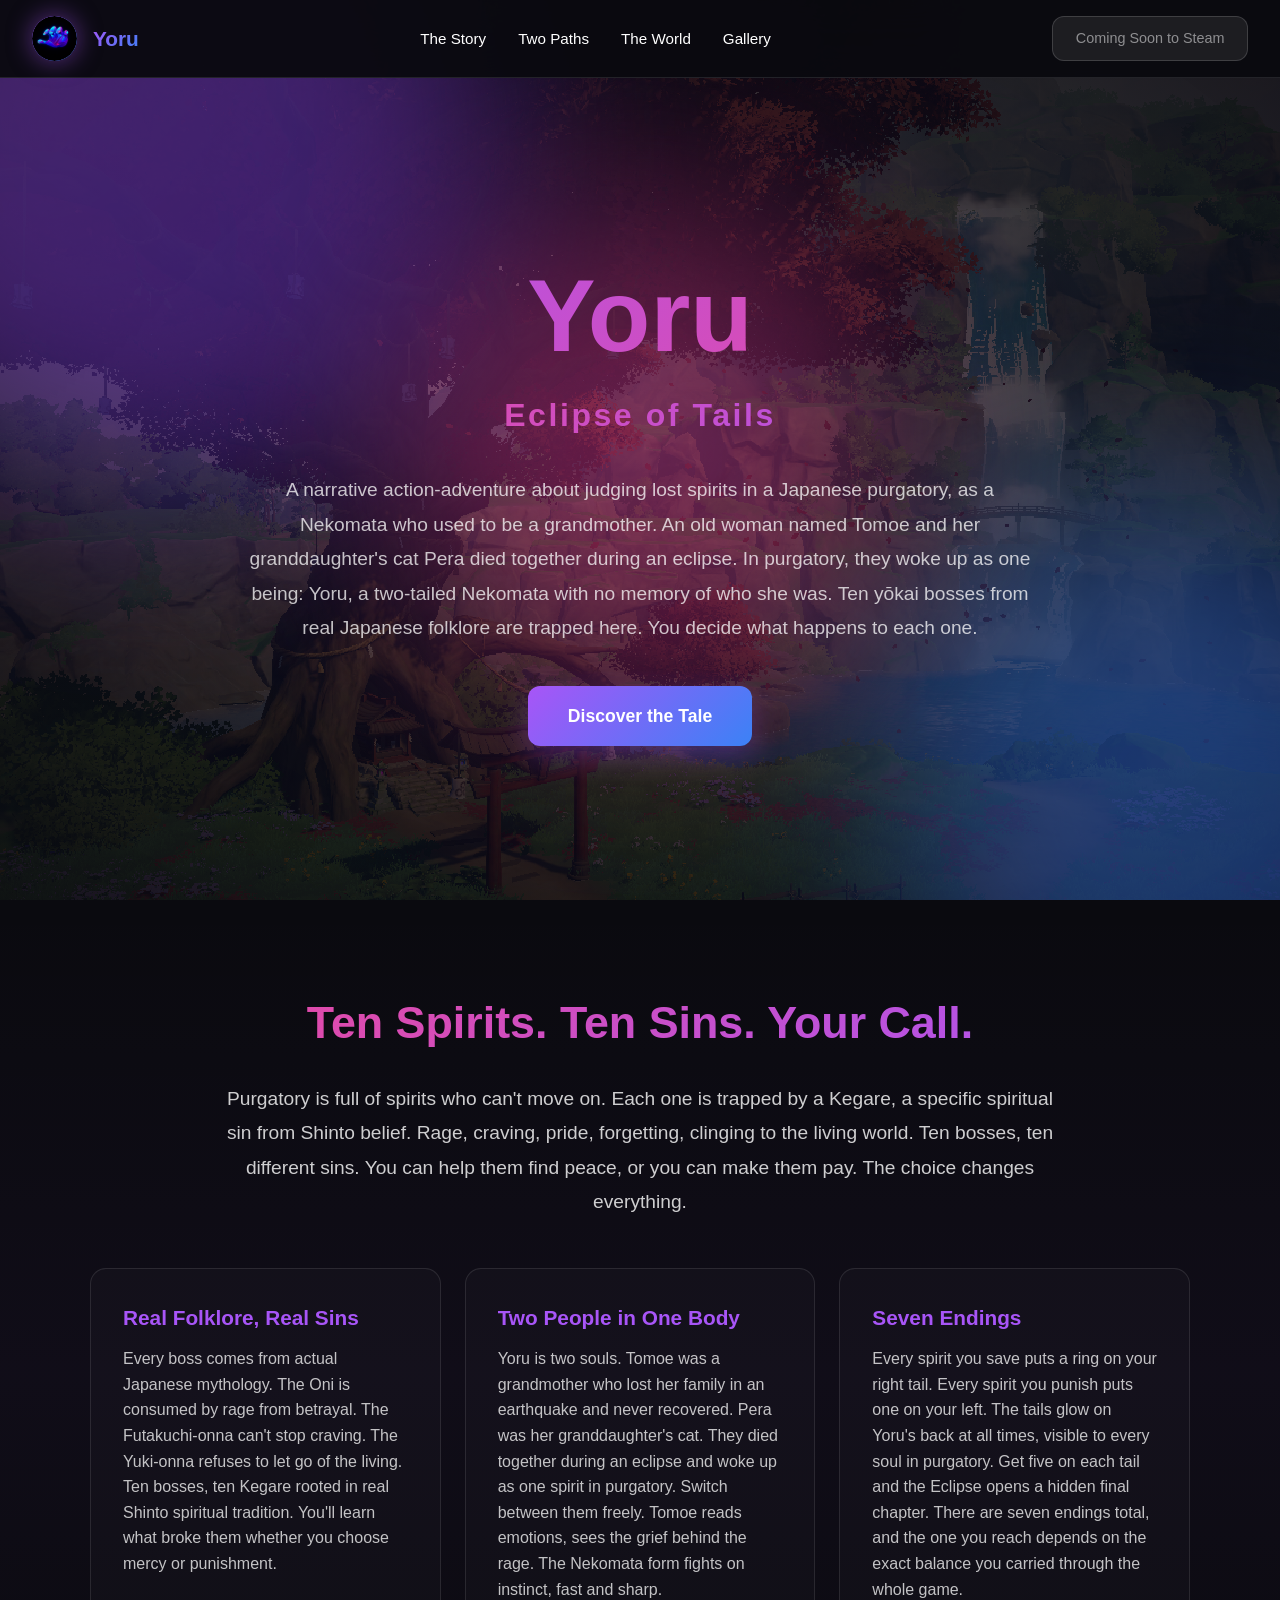
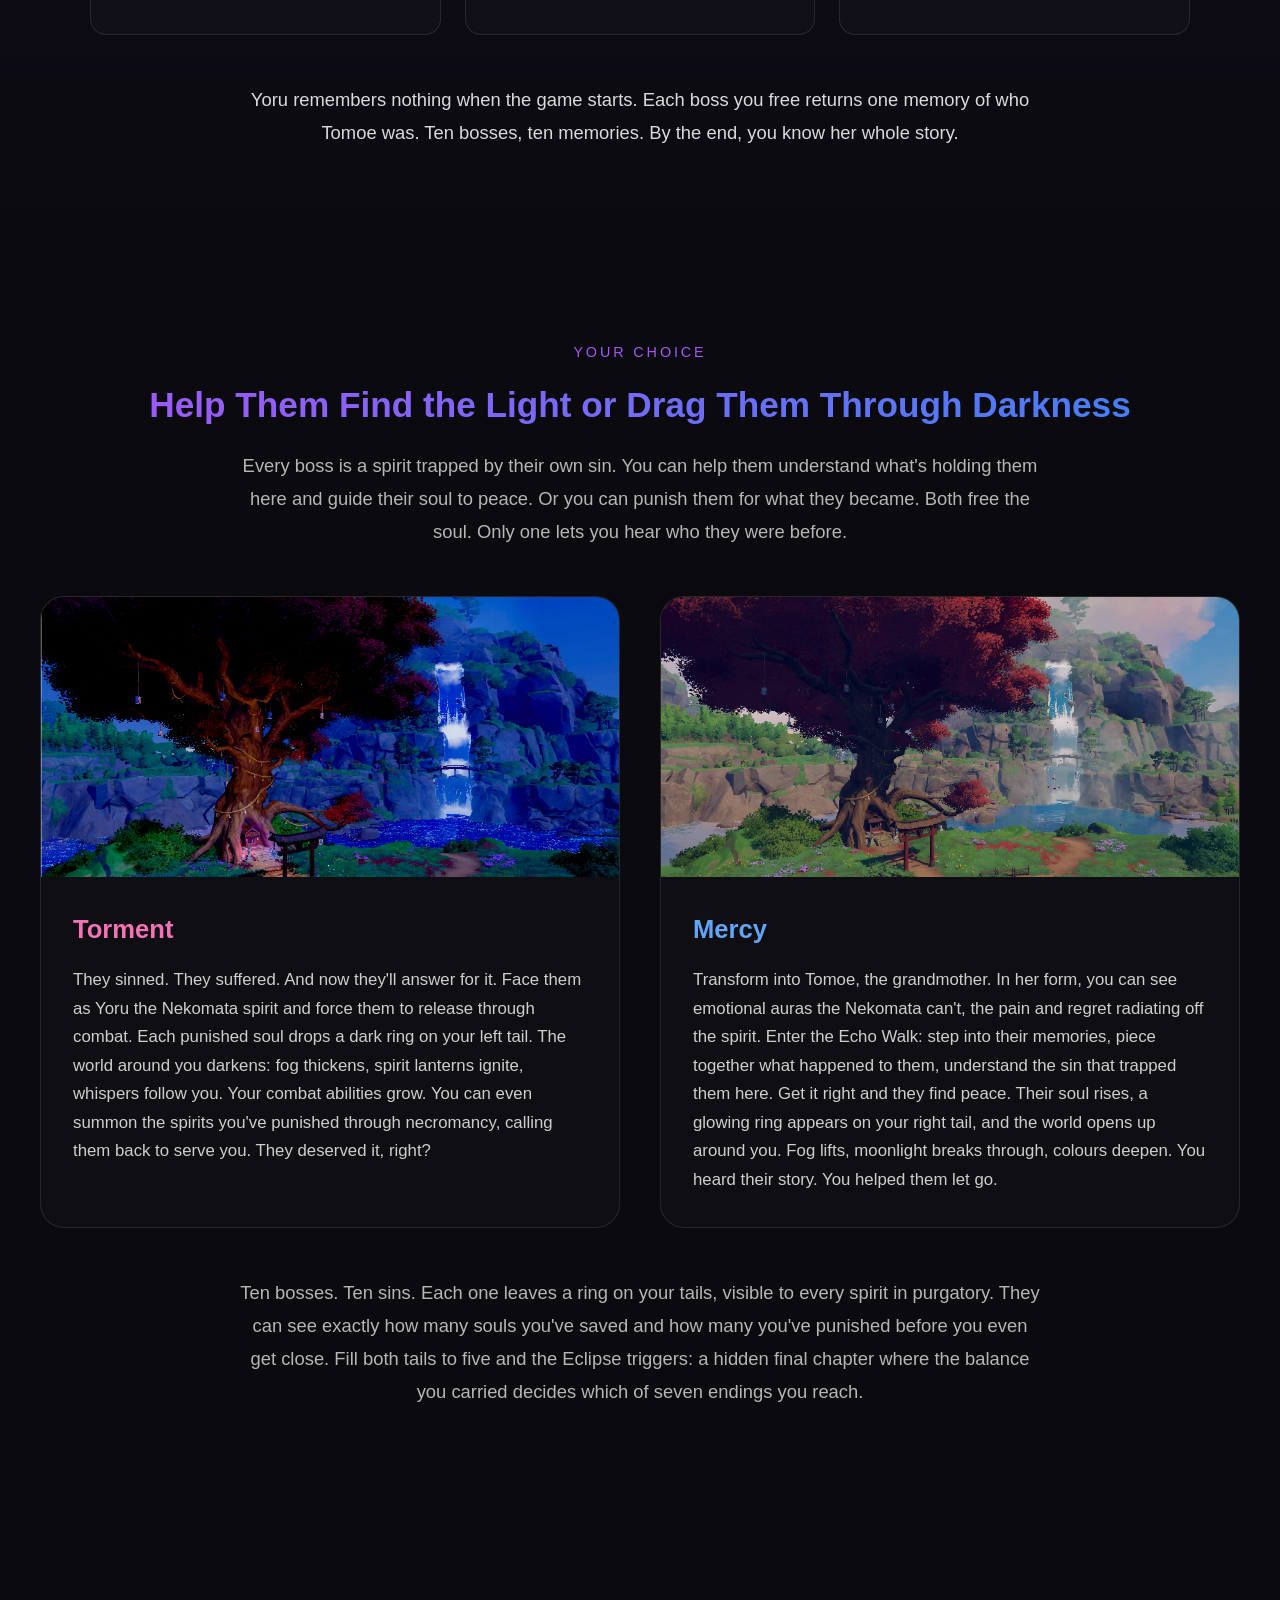
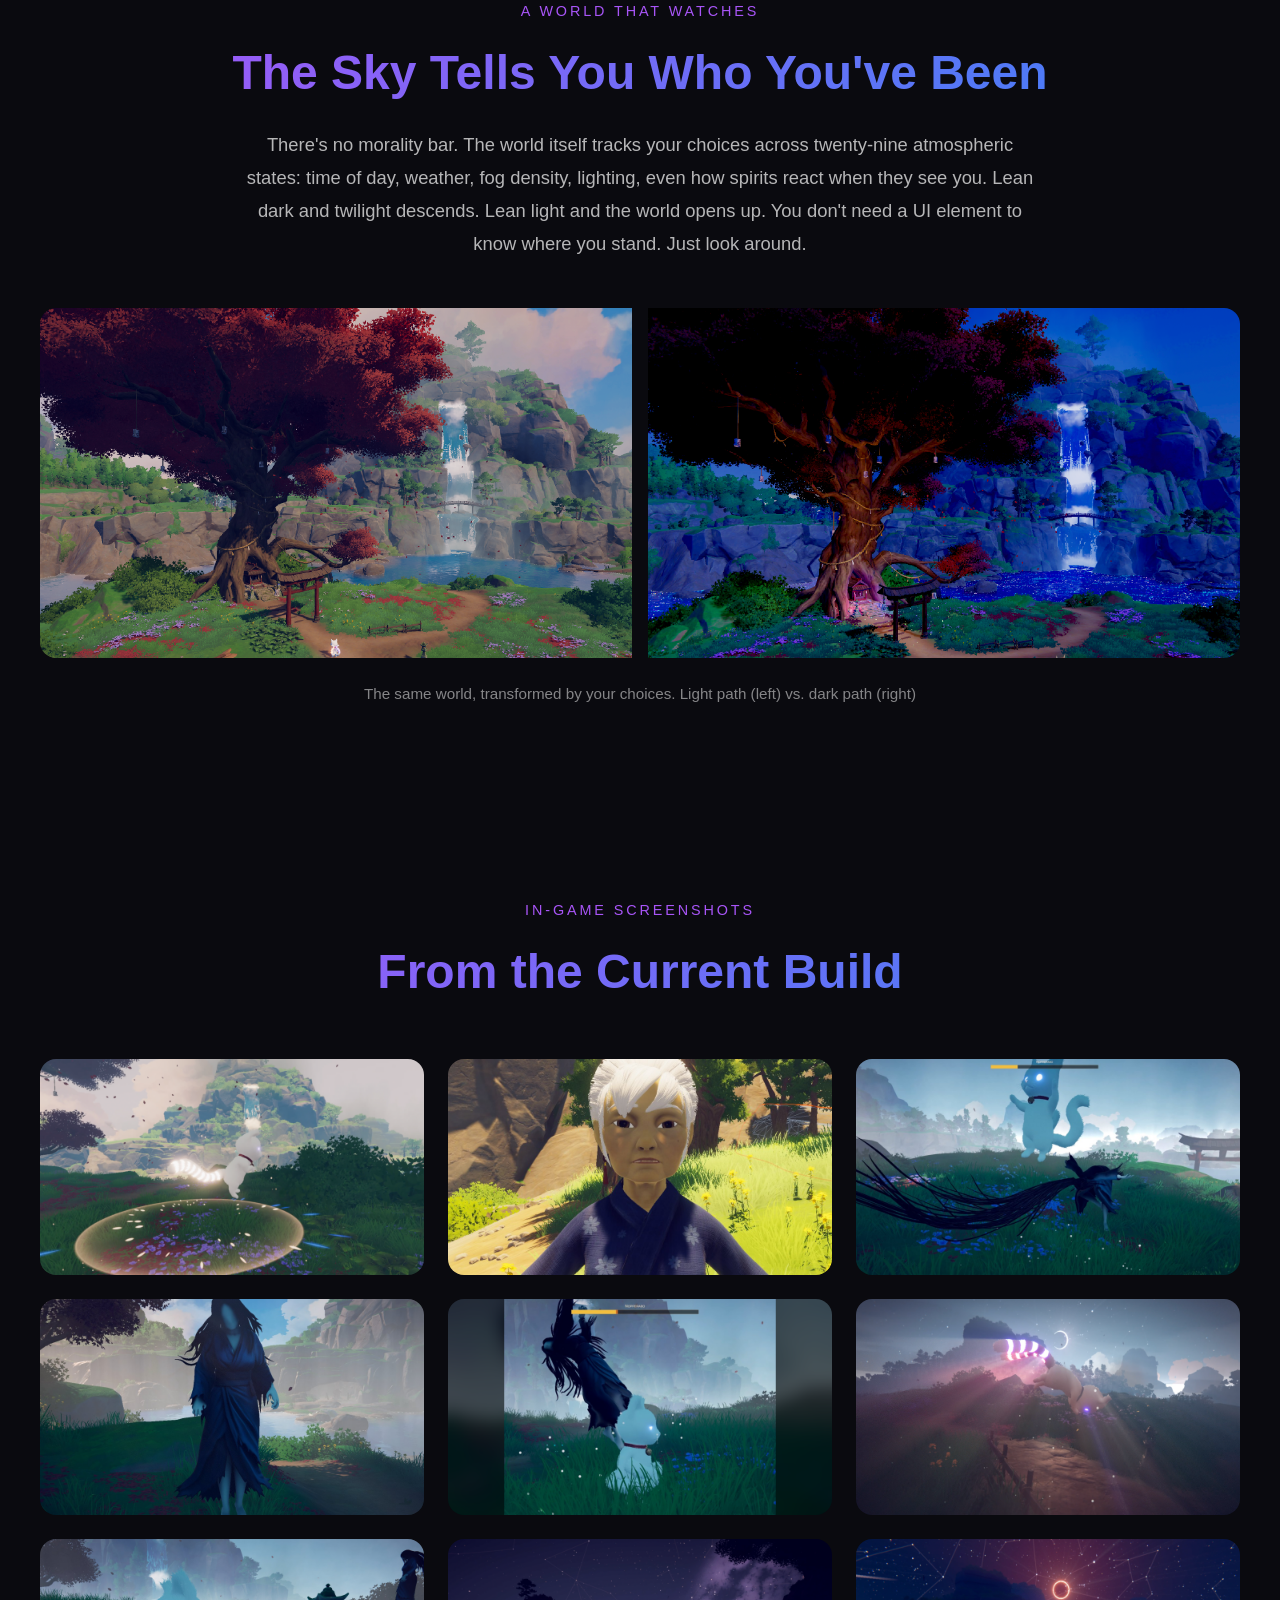
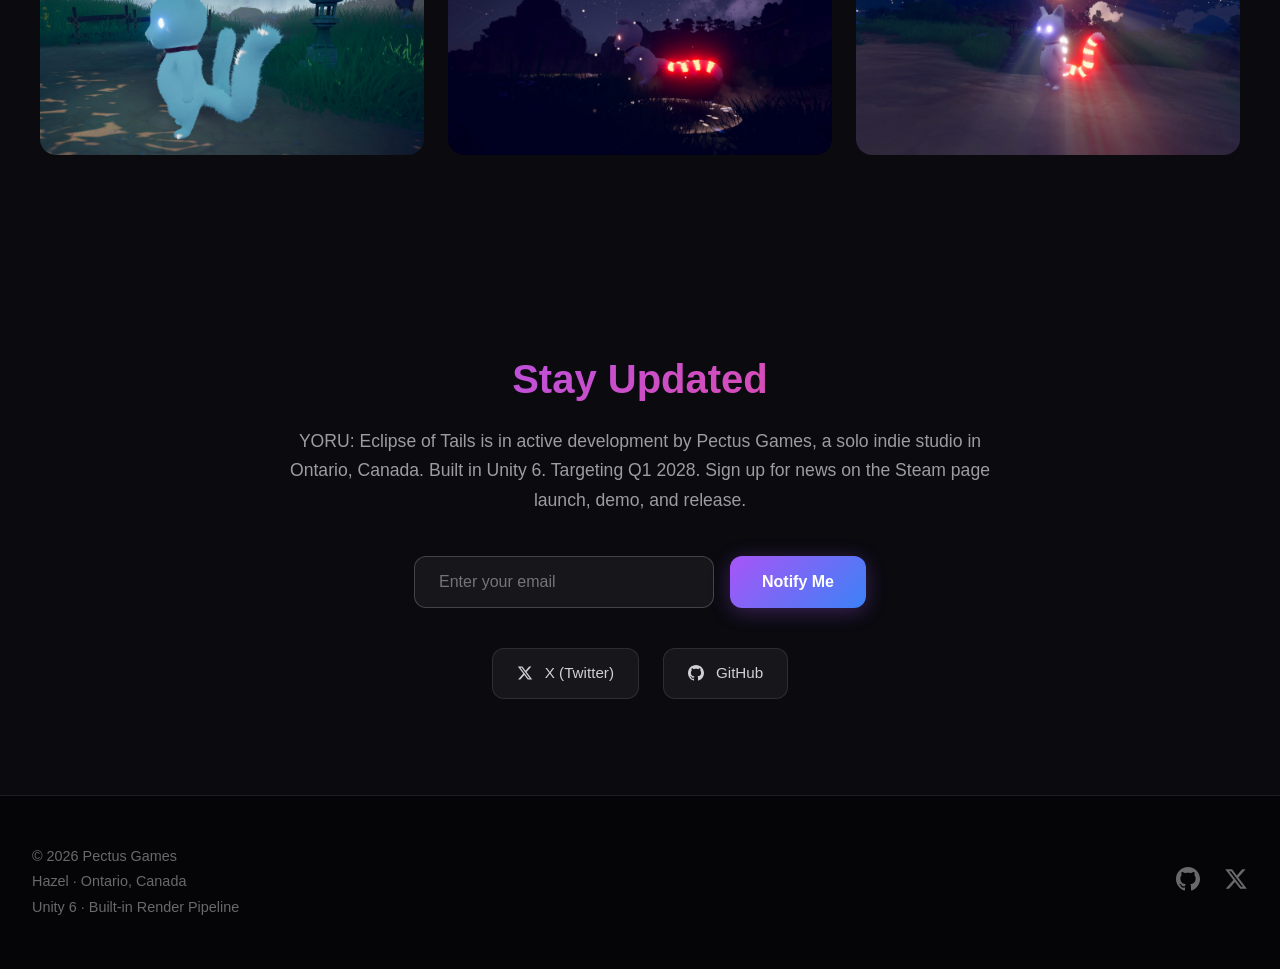
==== index.html @ 691f3404 "Refactor hero content and adjust styles Updated hero section styles and replaced h2 with p for bette" ====
<!DOCTYPE html>
<html lang="en">
<head>
  <meta charset="UTF-8">
  <meta name="viewport" content="width=device-width, initial-scale=1.0">
  <title>Yoru: Eclipse of Tails</title>
  <meta name="description" content="A narrative action-adventure about judging lost spirits in a Japanese purgatory, as a Nekomata who used to be a grandmother.">
  <meta property="og:title" content="Yoru: Eclipse of Tails">
  <meta property="og:description" content="A narrative action-adventure about judging lost spirits in a Japanese purgatory, as a Nekomata who used to be a grandmother.">
  <meta property="og:type" content="website">
  
  <style>
    * { margin: 0; padding: 0; box-sizing: border-box; }
    html { scroll-behavior: smooth; }
    
    body {
      font-family: -apple-system, BlinkMacSystemFont, 'Segoe UI', Roboto, 'Helvetica Neue', Arial, sans-serif;
      background: #0a0a0f;
      color: #ffffff;
      overflow-x: hidden;
      line-height: 1.6;
    }

    /* ── Nav ── */
    nav {
      position: fixed; top: 0; left: 0; right: 0; z-index: 1000;
      background: rgba(10, 10, 15, 0.95);
      backdrop-filter: blur(20px); -webkit-backdrop-filter: blur(20px);
      border-bottom: 1px solid rgba(255, 255, 255, 0.1);
      padding: 1rem 2rem;
    }
    .nav-container {
      max-width: 1400px; margin: 0 auto;
      display: flex; justify-content: space-between; align-items: center;
    }
    .logo {
      display: flex; align-items: center; gap: 1rem;
      text-decoration: none; transition: transform 0.3s;
    }
    .logo:hover { transform: scale(1.05); }
    .logo-icon {
      width: 45px; height: 45px;
      background: linear-gradient(135deg, #a855f7, #3b82f6);
      border-radius: 50%; display: flex; align-items: center; justify-content: center;
      font-size: 24px; box-shadow: 0 0 25px rgba(168, 85, 247, 0.5); overflow: hidden;
    }
    .logo-icon img { width: 100%; height: 100%; object-fit: cover; border-radius: 50%; }
    .logo-text {
      font-size: 1.3rem; font-weight: bold;
      background: linear-gradient(135deg, #a855f7, #3b82f6);
      -webkit-background-clip: text; -webkit-text-fill-color: transparent; background-clip: text;
    }
    .nav-menu { display: flex; gap: 2rem; align-items: center; list-style: none; }
    .nav-menu a {
      color: #ffffff; text-decoration: none; position: relative;
      transition: color 0.3s; font-size: 0.95rem;
    }
    .nav-menu a:hover { color: #a855f7; }
    .nav-menu a::after {
      content: ''; position: absolute; bottom: -5px; left: 0;
      width: 0; height: 2px;
      background: linear-gradient(90deg, #a855f7, #3b82f6);
      transition: width 0.3s;
    }
    .nav-menu a:hover::after { width: 100%; }
    .nav-badge {
      padding: 0.6rem 1.4rem; border-radius: 0.75rem;
      background: rgba(255, 255, 255, 0.08); border: 1px solid rgba(255, 255, 255, 0.15);
      color: rgba(255, 255, 255, 0.5); font-size: 0.9rem; font-weight: 500;
    }

    /* ── Hero ── */
    .hero {
      min-height: 100vh; position: relative;
      display: flex; align-items: center; justify-content: center;
      overflow: hidden; padding-top: 80px;
    }
    .hero-video-bg {
      position: absolute; top: 0; left: 0; right: 0; bottom: 0; z-index: 1; overflow: hidden;
    }
    .hero-video-bg video {
      position: absolute; top: 50%; left: 50%;
      min-width: 100%; min-height: 100%; width: auto; height: auto;
      transform: translate(-50%, -50%); object-fit: cover; opacity: 0.4;
    }
    .hero-video-overlay {
      position: absolute; top: 0; left: 0; right: 0; bottom: 0;
      background: radial-gradient(ellipse at center, transparent 0%, rgba(10, 10, 15, 0.8) 100%);
      z-index: 2;
    }
    .hero-bg {
      position: absolute; top: 0; left: 0; right: 0; bottom: 0; z-index: 1;
    }
    .gradient-orb {
      position: absolute; border-radius: 50%; filter: blur(100px);
      opacity: 0.4; animation: float 25s infinite ease-in-out;
    }
    .orb-1 { width: 700px; height: 700px; background: linear-gradient(135deg, #a855f7, #7c3aed); top: -200px; left: -200px; }
    .orb-2 { width: 600px; height: 600px; background: linear-gradient(135deg, #3b82f6, #2563eb); bottom: -200px; right: -200px; animation-delay: 8s; }
    .orb-3 { width: 500px; height: 500px; background: linear-gradient(135deg, #ec4899, #db2777); top: 50%; left: 50%; transform: translate(-50%, -50%); animation-delay: 15s; }
    @keyframes float {
      0%, 100% { transform: translate(0, 0) scale(1); }
      33% { transform: translate(40px, -40px) scale(1.1); }
      66% { transform: translate(-30px, 30px) scale(0.95); }
    }
    .hero-content {
      position: relative; z-index: 10; text-align: center;
      padding: 2rem; max-width: 1000px;
    }
    .hero h1 {
      font-size: clamp(3.5rem, 8vw, 7.5rem); font-weight: 900; margin-bottom: 0;
      background: linear-gradient(135deg, #a855f7, #ec4899, #3b82f6);
      -webkit-background-clip: text; -webkit-text-fill-color: transparent; background-clip: text;
      animation: gradientShift 8s ease infinite; background-size: 200% 200%;
    }
    @keyframes gradientShift {
      0% { background-position: 0% 50%; }
      50% { background-position: 100% 50%; }
      100% { background-position: 0% 50%; }
    }
    .hero-subtitle {
      font-size: 1.8rem; color: rgba(255, 255, 255, 0.9);
      margin-bottom: 1.5rem; font-weight: 300;
    }
    .hero-description {
      font-size: 1.2rem; color: rgba(255, 255, 255, 0.75);
      margin-bottom: 2.5rem; line-height: 1.8;
      max-width: 800px; margin-left: auto; margin-right: auto;
    }
    .hero-buttons { display: flex; gap: 1.5rem; justify-content: center; flex-wrap: wrap; }
    .btn-primary {
      background: linear-gradient(135deg, #a855f7, #3b82f6);
      padding: 1rem 2.5rem; border-radius: 0.75rem; color: white;
      text-decoration: none; font-weight: bold; font-size: 1.1rem;
      display: inline-flex; align-items: center; gap: 0.5rem;
      transition: all 0.3s; box-shadow: 0 10px 30px rgba(168, 85, 247, 0.3);
    }
    .btn-primary:hover { transform: translateY(-3px); box-shadow: 0 15px 40px rgba(168, 85, 247, 0.4); }

    /* ── Shared Section Styles ── */
    .container { max-width: 1200px; margin: 0 auto; }
    .section-header { text-align: center; margin-bottom: 3rem; }
    .section-label {
      font-size: 0.9rem; text-transform: uppercase; letter-spacing: 0.2em;
      color: #a855f7; margin-bottom: 0.75rem;
    }
    .section-title {
      font-size: 3rem; margin-bottom: 1rem;
      background: linear-gradient(135deg, #a855f7, #3b82f6);
      -webkit-background-clip: text; -webkit-text-fill-color: transparent; background-clip: text;
      font-weight: 800;
    }
    .section-subtitle {
      font-size: 1.15rem; color: rgba(255, 255, 255, 0.7);
      max-width: 800px; margin: 0 auto; line-height: 1.8;
    }

    /* ── Hook Section ── */
    .hook-section {
      padding: 6rem 2rem;
      background: linear-gradient(180deg, transparent, rgba(168, 85, 247, 0.04), transparent);
    }
    .hook-container { max-width: 1100px; margin: 0 auto; text-align: center; }
    .hook-title {
      font-size: 2.8rem; margin-bottom: 2rem;
      background: linear-gradient(135deg, #ec4899, #a855f7);
      -webkit-background-clip: text; -webkit-text-fill-color: transparent; background-clip: text;
      font-weight: 800; line-height: 1.2;
    }
    .hook-prose {
      font-size: 1.2rem; color: rgba(255, 255, 255, 0.8); line-height: 1.8;
      max-width: 850px; margin: 0 auto 3rem;
    }
    .hook-cards {
      display: grid; grid-template-columns: repeat(auto-fit, minmax(300px, 1fr));
      gap: 1.5rem; margin-top: 2rem;
    }
    .hook-card {
      background: rgba(255, 255, 255, 0.02);
      border: 1px solid rgba(255, 255, 255, 0.1);
      border-radius: 1rem; padding: 2rem; text-align: left;
      transition: all 0.3s;
    }
    .hook-card:hover {
      transform: translateY(-4px);
      border-color: rgba(168, 85, 247, 0.3);
    }
    .hook-icon { font-size: 2.5rem; margin-bottom: 0.75rem; }
    .hook-card-title { font-size: 1.3rem; margin-bottom: 0.75rem; color: #a855f7; font-weight: bold; }
    .hook-card-text { color: rgba(255, 255, 255, 0.75); line-height: 1.6; font-size: 1rem; }

    /* ── Two Paths Section ── */
    .paths-section { padding: 6rem 2rem; }
    .paths-grid {
      display: grid; grid-template-columns: repeat(auto-fit, minmax(450px, 1fr));
      gap: 2.5rem; margin-top: 2rem;
    }
    .path-card {
      background: rgba(255, 255, 255, 0.02);
      border: 1px solid rgba(255, 255, 255, 0.1);
      border-radius: 1.5rem; overflow: hidden; transition: all 0.3s;
    }
    .path-card:hover {
      transform: translateY(-5px);
      box-shadow: 0 20px 50px rgba(168, 85, 247, 0.15);
    }
    .path-image {
      width: 100%; height: 280px; overflow: hidden;
    }
    .path-image img { width: 100%; height: 100%; object-fit: cover; }
    .path-body { padding: 2rem; }
    .path-title {
      font-size: 1.6rem; margin-bottom: 1rem; font-weight: bold;
    }
    .path-title.light { color: #60a5fa; }
    .path-title.dark { color: #f472b6; }
    .path-text {
      color: rgba(255, 255, 255, 0.8); font-size: 1.05rem; line-height: 1.7;
    }

    /* ── World Section ── */
    .world-section { padding: 6rem 2rem; }
    .world-compare {
      display: grid; grid-template-columns: 1fr 1fr;
      gap: 1rem; margin-top: 2rem; border-radius: 1rem; overflow: hidden;
    }
    .world-compare img {
      width: 100%; height: 350px; object-fit: cover;
      transition: transform 0.3s;
    }
    .world-compare img:hover { transform: scale(1.02); }
    .world-caption {
      text-align: center; margin-top: 1.5rem;
      color: rgba(255, 255, 255, 0.5); font-size: 0.95rem;
    }

    /* ── Gallery ── */
    .gallery-section { padding: 6rem 2rem; }
    .gallery-grid {
      display: grid; grid-template-columns: repeat(3, 1fr);
      gap: 1.5rem; margin-top: 2rem;
    }
    .gallery-item {
      border-radius: 1rem; overflow: hidden; aspect-ratio: 16/9;
      position: relative; cursor: pointer; transition: all 0.3s;
    }
    .gallery-item:hover {
      transform: scale(1.03);
      box-shadow: 0 20px 50px rgba(168, 85, 247, 0.2);
    }
    .gallery-item img { width: 100%; height: 100%; object-fit: cover; }
    .gallery-caption {
      position: absolute; bottom: 0; left: 0; right: 0;
      background: linear-gradient(to top, rgba(0,0,0,0.85), transparent);
      padding: 1.5rem; transform: translateY(100%); transition: transform 0.3s;
    }
    .gallery-item:hover .gallery-caption { transform: translateY(0); }

    /* ── Stay Updated ── */
    .stay-updated-section { padding: 6rem 2rem; }
    .stay-updated-container { max-width: 700px; margin: 0 auto; text-align: center; }
    .stay-updated-title {
      font-size: 2.5rem; margin-bottom: 1rem;
      background: linear-gradient(135deg, #a855f7, #ec4899);
      -webkit-background-clip: text; -webkit-text-fill-color: transparent; background-clip: text;
      font-weight: 800;
    }
    .stay-updated-subtitle {
      font-size: 1.1rem; color: rgba(255, 255, 255, 0.6);
      margin-bottom: 2.5rem; line-height: 1.7;
    }
    .newsletter-form {
      display: flex; gap: 1rem; justify-content: center;
      margin-bottom: 2.5rem; flex-wrap: wrap;
    }
    .newsletter-input {
      padding: 1rem 1.5rem; border-radius: 0.75rem;
      border: 1px solid rgba(255, 255, 255, 0.2);
      background: rgba(255, 255, 255, 0.05); color: white;
      font-size: 1rem; min-width: 300px; transition: all 0.3s;
    }
    .newsletter-input:focus {
      outline: none; border-color: #a855f7;
      box-shadow: 0 0 20px rgba(168, 85, 247, 0.3);
    }
    .newsletter-button {
      background: linear-gradient(135deg, #a855f7, #3b82f6);
      padding: 1rem 2rem; border-radius: 0.75rem; border: none;
      color: white; font-weight: bold; font-size: 1rem;
      cursor: pointer; transition: all 0.3s;
      box-shadow: 0 4px 20px rgba(168, 85, 247, 0.3);
    }
    .newsletter-button:hover {
      transform: translateY(-2px);
      box-shadow: 0 8px 30px rgba(168, 85, 247, 0.4);
    }
    .social-links-row {
      display: flex; gap: 1.5rem; justify-content: center; flex-wrap: wrap;
    }
    .social-link-button {
      display: inline-flex; align-items: center; gap: 0.75rem;
      padding: 0.75rem 1.5rem; border-radius: 0.75rem;
      background: rgba(255, 255, 255, 0.05);
      border: 1px solid rgba(255, 255, 255, 0.1);
      color: rgba(255, 255, 255, 0.8); text-decoration: none;
      transition: all 0.3s; font-size: 0.95rem;
    }
    .social-link-button:hover {
      background: rgba(168, 85, 247, 0.1);
      border-color: rgba(168, 85, 247, 0.3);
      transform: translateY(-2px); color: #a855f7;
    }

    /* ── Footer ── */
    footer {
      padding: 3rem 2rem; border-top: 1px solid rgba(255, 255, 255, 0.1);
      background: rgba(0, 0, 0, 0.5);
    }
    .footer-content {
      max-width: 1400px; margin: 0 auto;
      display: flex; justify-content: space-between; align-items: center;
      flex-wrap: wrap; gap: 2rem;
    }
    .footer-text { color: rgba(255, 255, 255, 0.4); line-height: 1.8; font-size: 0.9rem; }
    .social-links { display: flex; gap: 1.5rem; }
    .social-link {
      color: rgba(255, 255, 255, 0.4); transition: all 0.3s;
    }
    .social-link:hover { color: #a855f7; transform: translateY(-3px); }

    /* ── Lightbox ── */
    .lightbox {
      display: none; position: fixed; top: 0; left: 0; right: 0; bottom: 0;
      background: rgba(0, 0, 0, 0.95); z-index: 9999;
      align-items: center; justify-content: center; cursor: pointer;
    }
    .lightbox.active { display: flex; }
    .lightbox img {
      max-width: 92vw; max-height: 90vh; object-fit: contain;
      border-radius: 0.5rem; box-shadow: 0 0 60px rgba(168, 85, 247, 0.3);
    }
    .lightbox-close {
      position: absolute; top: 1.5rem; right: 2rem;
      color: white; font-size: 2.5rem; cursor: pointer;
      opacity: 0.7; transition: opacity 0.2s; background: none; border: none;
    }
    .lightbox-close:hover { opacity: 1; }
    .lightbox-caption {
      position: absolute; bottom: 2rem; left: 50%; transform: translateX(-50%);
      color: rgba(255,255,255,0.7); font-size: 1rem; text-align: center;
    }

    /* ── Mobile ── */
    @media (max-width: 768px) {
      .nav-menu { display: none; }
      .hero h1 { font-size: 3.5rem; }
      .paths-grid { grid-template-columns: 1fr; }
      .world-compare { grid-template-columns: 1fr; }
      .gallery-grid { grid-template-columns: 1fr; }
      .footer-content { flex-direction: column; text-align: center; }
      .newsletter-form { flex-direction: column; align-items: stretch; }
      .newsletter-input { min-width: 100%; }
      .section-title { font-size: 2.2rem; }
    }
  </style>
</head>
<body>
  <!-- Canvas for particles -->
  <canvas id="particleCanvas" style="position: fixed; top: 0; left: 0; width: 100%; height: 100%; pointer-events: none; z-index: 1;"></canvas>

  <!-- ═══ NAV ═══ -->
  <nav>
    <div class="nav-container">
      <a href="#" class="logo">
        <div class="logo-icon">
          <img src="assets/images/logo.png" alt="Yoru Logo">
        </div>
        <span class="logo-text">Yoru</span>
      </a>
      <ul class="nav-menu">
        <li><a href="#hook">The Story</a></li>
        <li><a href="#paths">Two Paths</a></li>
        <li><a href="#world">The World</a></li>
        <li><a href="#gallery">Gallery</a></li>
      </ul>
      <span class="nav-badge">Coming Soon to Steam</span>
    </div>
  </nav>

  <!-- ═══ HERO ═══ -->
  <section class="hero">
    <div class="hero-video-bg">
      <video autoplay muted loop playsinline preload="metadata" poster="assets/images/light-world.png">
        <source src="assets/videos/hero-video.mp4" type="video/mp4">
      </video>
      <div class="hero-video-overlay"></div>
    </div>
    <div class="hero-bg">
      <div class="gradient-orb orb-1"></div>
      <div class="gradient-orb orb-2"></div>
      <div class="gradient-orb orb-3"></div>
    </div>

    <div class="hero-content">
      <h1>Yoru</h1>
      <p style="font-size: clamp(1.2rem, 3vw, 2rem); font-weight: 600; margin-top: -0.5rem; margin-bottom: 2rem; background: linear-gradient(135deg, #ec4899, #a855f7); -webkit-background-clip: text; -webkit-text-fill-color: transparent; background-clip: text; letter-spacing: 0.08em;">Eclipse of Tails</p>
      <p class="hero-description">
        A narrative action-adventure about judging lost spirits in a Japanese purgatory, as a Nekomata who used to be a grandmother. An old woman named Tomoe and her granddaughter's cat Pera died together during an eclipse. In purgatory, they woke up as one being: Yoru, a two-tailed Nekomata with no memory of who she was. Ten yōkai bosses from real Japanese folklore are trapped here. You decide what happens to each one.
      </p>
      <div class="hero-buttons">
        <a href="#hook" class="btn-primary">Discover the Tale</a>
      </div>
    </div>
  </section>

  <!-- ═══ HOOK ═══ -->
  <section id="hook" class="hook-section">
    <div class="hook-container">
      <h2 class="hook-title">Ten Spirits. Ten Sins. Your Call.</h2>
      
      <p class="hook-prose">
        Purgatory is full of spirits who can't move on. Each one is trapped by a Kegare, a specific spiritual sin from Shinto belief. Rage, craving, pride, forgetting, clinging to the living world. Ten bosses, ten different sins. You can help them find peace, or you can make them pay. The choice changes everything.
      </p>

      <div class="hook-cards">
        <div class="hook-card">
          <h3 class="hook-card-title">Real Folklore, Real Sins</h3>
          <p class="hook-card-text">
            Every boss comes from actual Japanese mythology. The Oni is consumed by rage from betrayal. The Futakuchi-onna can't stop craving. The Yuki-onna refuses to let go of the living. Ten bosses, ten Kegare rooted in real Shinto spiritual tradition. You'll learn what broke them whether you choose mercy or punishment.
          </p>
        </div>
        
        <div class="hook-card">
          <h3 class="hook-card-title">Two People in One Body</h3>
          <p class="hook-card-text">
            Yoru is two souls. Tomoe was a grandmother who lost her family in an earthquake and never recovered. Pera was her granddaughter's cat. They died together during an eclipse and woke up as one spirit in purgatory. Switch between them freely. Tomoe reads emotions, sees the grief behind the rage. The Nekomata form fights on instinct, fast and sharp.
          </p>
        </div>
        
        <div class="hook-card">
          <h3 class="hook-card-title">Seven Endings</h3>
          <p class="hook-card-text">
            Every spirit you save puts a ring on your right tail. Every spirit you punish puts one on your left. The tails glow on Yoru's back at all times, visible to every soul in purgatory. Get five on each tail and the Eclipse opens a hidden final chapter. There are seven endings total, and the one you reach depends on the exact balance you carried through the whole game.
          </p>
        </div>
      </div>

      <div style="max-width: 800px; margin: 3rem auto 0; text-align: center;">
        <p style="font-size: 1.15rem; color: rgba(255, 255, 255, 0.85); line-height: 1.8;">
          Yoru remembers nothing when the game starts. Each boss you free returns one memory of who Tomoe was. Ten bosses, ten memories. By the end, you know her whole story.
        </p>
      </div>
    </div>
  </section>

  <!-- ═══ TWO PATHS ═══ -->
  <section id="paths" class="paths-section">
    <div class="container">
      <div class="section-header">
        <p class="section-label">Your Choice</p>
        <h2 class="section-title" style="font-size: 2.2rem;">Help Them Find the Light or Drag Them Through Darkness</h2>
        <p class="section-subtitle">
          Every boss is a spirit trapped by their own sin. You can help them understand what's holding them here and guide their soul to peace. Or you can punish them for what they became. Both free the soul. Only one lets you hear who they were before.
        </p>
      </div>

      <div class="paths-grid">
        <!-- Combat -->
        <div class="path-card">
          <div class="path-image">
            <img src="assets/images/dark-world.png" alt="Path of Shadow">
          </div>
          <div class="path-body">
            <h3 class="path-title dark">Torment</h3>
            <p class="path-text">
              They sinned. They suffered. And now they'll answer for it. Face them as Yoru the Nekomata spirit and force them to release through combat. Each punished soul drops a dark ring on your left tail. The world around you darkens: fog thickens, spirit lanterns ignite, whispers follow you. Your combat abilities grow. You can even summon the spirits you've punished through necromancy, calling them back to serve you. They deserved it, right?
            </p>
          </div>
        </div>

        <!-- Persuasion -->
        <div class="path-card">
          <div class="path-image">
            <img src="assets/images/light-world.png" alt="Path of Light">
          </div>
          <div class="path-body">
            <h3 class="path-title light">Mercy</h3>
            <p class="path-text">
              Transform into Tomoe, the grandmother. In her form, you can see emotional auras the Nekomata can't, the pain and regret radiating off the spirit. Enter the Echo Walk: step into their memories, piece together what happened to them, understand the sin that trapped them here. Get it right and they find peace. Their soul rises, a glowing ring appears on your right tail, and the world opens up around you. Fog lifts, moonlight breaks through, colours deepen. You heard their story. You helped them let go.
            </p>
          </div>
        </div>
      </div>

      <!-- Single line about the Eclipse -->
      <div style="text-align: center; margin-top: 3rem; max-width: 800px; margin-left: auto; margin-right: auto;">
        <p style="font-size: 1.15rem; color: rgba(255,255,255,0.7); line-height: 1.8;">
          Ten bosses. Ten sins. Each one leaves a ring on your tails, visible to every spirit in purgatory. They can see exactly how many souls you've saved and how many you've punished before you even get close. Fill both tails to five and the Eclipse triggers: a hidden final chapter where the balance you carried decides which of seven endings you reach.
        </p>
      </div>
    </div>
  </section>

  <!-- ═══ THE WORLD ═══ -->
  <section id="world" class="world-section">
    <div class="container">
      <div class="section-header">
        <p class="section-label">A World That Watches</p>
        <h2 class="section-title">The Sky Tells You Who You've Been</h2>
        <p class="section-subtitle">
          There's no morality bar. The world itself tracks your choices across twenty-nine atmospheric states: time of day, weather, fog density, lighting, even how spirits react when they see you. Lean dark and twilight descends. Lean light and the world opens up. You don't need a UI element to know where you stand. Just look around.
        </p>
      </div>

      <div class="world-compare">
        <img src="assets/images/light-world.png" alt="Light path, warm and blooming">
        <img src="assets/images/dark-world.png" alt="Dark path, fog and spirit lanterns">
      </div>
      <p class="world-caption">The same world, transformed by your choices. Light path (left) vs. dark path (right)</p>
    </div>
  </section>

  <!-- ═══ GALLERY ═══ -->
  <section id="gallery" class="gallery-section">
    <div class="container">
      <div class="section-header">
        <p class="section-label">In-Game Screenshots</p>
        <h2 class="section-title">From the Current Build</h2>
      </div>

      <div class="gallery-grid">
        <div class="gallery-item" onclick="openLightbox(this)">
          <img src="assets/images/screenshot1.png" alt="Yoru exploring a blooming meadow">
          <div class="gallery-caption">
            <h4>Exploration, Light Path</h4>
            <p>Flowers, waterfalls, warm light. The world responds to mercy.</p>
          </div>
        </div>

        <div class="gallery-item" onclick="openLightbox(this)">
          <img src="assets/images/screenshot-tomoe.png" alt="Tomoe, the grandmother form">
          <div class="gallery-caption">
            <h4>Tomoe, the Grandmother</h4>
            <p>Transform into the old woman Yoru used to be. She sees what the Nekomata cannot.</p>
          </div>
        </div>

        <div class="gallery-item" onclick="openLightbox(this)">
          <img src="assets/images/screenshot-combat.png" alt="Yoru fighting the Nopperabo near a Tori Gate">
          <div class="gallery-caption">
            <h4>Combat</h4>
            <p>Yoru leaps into battle with the Nopperabō. A Tori Gate watches from the distance.</p>
          </div>
        </div>

        <div class="gallery-item" onclick="openLightbox(this)">
          <img src="assets/images/screenshot-nopperabo.png" alt="The Nopperabo, a faceless spirit by the river">
          <div class="gallery-caption">
            <h4>A Lost Spirit</h4>
            <p>The Nopperabō. Faceless, grieving, waiting for someone to see what's underneath.</p>
          </div>
        </div>

        <div class="gallery-item" onclick="openLightbox(this)">
          <img src="assets/images/screenshot-combat2.png" alt="Combat with the Nopperabo">
          <div class="gallery-caption">
            <h4>Combat</h4>
            <p>Yoru stands her ground as the Nopperabō towers over her, mid attack.</p>
          </div>
        </div>

        <div class="gallery-item" onclick="openLightbox(this)">
          <img src="assets/images/screenshot2.png" alt="Yoru running through twilight with glowing rings">
          <div class="gallery-caption">
            <h4>Twilight Run</h4>
            <p>Yoru on the move. Red rings burning, eclipse crescent overhead.</p>
          </div>
        </div>

        <div class="gallery-item" onclick="openLightbox(this)">
          <img src="assets/images/screenshot-exploration.png" alt="Yoru and the Nopperabo in the world">
          <div class="gallery-caption">
            <h4>Two Worlds Collide</h4>
            <p>A stone lantern, a Nekomata spirit, and a faceless yōkai. Purgatory in one frame.</p>
          </div>
        </div>

        <div class="gallery-item" onclick="openLightbox(this)">
          <img src="assets/images/screenshot4.png" alt="Yoru in deep shadow with burning tail">
          <div class="gallery-caption">
            <h4>Deep Into the Dark Path</h4>
            <p>Spirit lanterns and burning rings. Beautiful, but eerie.</p>
          </div>
        </div>

        <div class="gallery-item" onclick="openLightbox(this)">
          <img src="assets/images/screenshot5.png" alt="Yoru under the Eclipse with both tails lit">
          <div class="gallery-caption">
            <h4>The Eclipse</h4>
            <p>Both tails full. The final chapter begins.</p>
          </div>
        </div>
      </div>
    </div>
  </section>

  <!-- ═══ STAY UPDATED ═══ -->
  <section id="updates" class="stay-updated-section">
    <div class="stay-updated-container">
      <h2 class="stay-updated-title">Stay Updated</h2>
      <p class="stay-updated-subtitle">
        YORU: Eclipse of Tails is in active development by Pectus Games, a solo indie studio in Ontario, Canada. Built in Unity 6. Targeting Q1 2028. Sign up for news on the Steam page launch, demo, and release.
      </p>

      <form class="newsletter-form" onsubmit="alert('Newsletter signup will be connected soon!'); return false;">
        <input type="email" class="newsletter-input" placeholder="Enter your email" required>
        <button type="submit" class="newsletter-button">Notify Me</button>
      </form>

      <div class="social-links-row">
        <a href="https://x.com/PectusG" target="_blank" class="social-link-button">
          <svg width="16" height="16" fill="currentColor" viewBox="0 0 24 24">
            <path d="M18.244 2.25h3.308l-7.227 8.26 8.502 11.24H16.17l-5.214-6.817L4.99 21.75H1.68l7.73-8.835L1.254 2.25H8.08l4.713 6.231zm-1.161 17.52h1.833L7.084 4.126H5.117z"/>
          </svg>
          X (Twitter)
        </a>
        <a href="https://github.com/pectus-g" target="_blank" class="social-link-button">
          <svg width="16" height="16" fill="currentColor" viewBox="0 0 24 24">
            <path d="M12 0c-6.626 0-12 5.373-12 12 0 5.302 3.438 9.8 8.207 11.387.599.111.793-.261.793-.577v-2.234c-3.338.726-4.033-1.416-4.033-1.416-.546-1.387-1.333-1.756-1.333-1.756-1.089-.745.083-.729.083-.729 1.205.084 1.839 1.237 1.839 1.237 1.07 1.834 2.807 1.304 3.492.997.107-.775.418-1.305.762-1.604-2.665-.305-5.467-1.334-5.467-5.931 0-1.311.469-2.381 1.236-3.221-.124-.303-.535-1.524.117-3.176 0 0 1.008-.322 3.301 1.23.957-.266 1.983-.399 3.003-.404 1.02.005 2.047.138 3.006.404 2.291-1.552 3.297-1.23 3.297-1.23.653 1.653.242 2.874.118 3.176.77.84 1.235 1.911 1.235 3.221 0 4.609-2.807 5.624-5.479 5.921.43.372.823 1.102.823 2.222v3.293c0 .319.192.694.801.576 4.765-1.589 8.199-6.086 8.199-11.386 0-6.627-5.373-12-12-12z"/>
          </svg>
          GitHub
        </a>
      </div>
    </div>
  </section>

  <!-- ═══ FOOTER ═══ -->
  <footer>
    <div class="footer-content">
      <div class="footer-text">
        © 2026 Pectus Games<br>
        Hazel · Ontario, Canada<br>
        Unity 6 · Built-in Render Pipeline
      </div>
      <div class="social-links">
        <a href="https://github.com/pectus-g" target="_blank" class="social-link" title="GitHub">
          <svg width="24" height="24" fill="currentColor" viewBox="0 0 24 24">
            <path d="M12 0c-6.626 0-12 5.373-12 12 0 5.302 3.438 9.8 8.207 11.387.599.111.793-.261.793-.577v-2.234c-3.338.726-4.033-1.416-4.033-1.416-.546-1.387-1.333-1.756-1.333-1.756-1.089-.745.083-.729.083-.729 1.205.084 1.839 1.237 1.839 1.237 1.07 1.834 2.807 1.304 3.492.997.107-.775.418-1.305.762-1.604-2.665-.305-5.467-1.334-5.467-5.931 0-1.311.469-2.381 1.236-3.221-.124-.303-.535-1.524.117-3.176 0 0 1.008-.322 3.301 1.23.957-.266 1.983-.399 3.003-.404 1.02.005 2.047.138 3.006.404 2.291-1.552 3.297-1.23 3.297-1.23.653 1.653.242 2.874.118 3.176.77.84 1.235 1.911 1.235 3.221 0 4.609-2.807 5.624-5.479 5.921.43.372.823 1.102.823 2.222v3.293c0 .319.192.694.801.576 4.765-1.589 8.199-6.086 8.199-11.386 0-6.627-5.373-12-12-12z"/>
          </svg>
        </a>
        <a href="https://x.com/PectusG" target="_blank" class="social-link" title="X (Twitter)">
          <svg width="24" height="24" fill="currentColor" viewBox="0 0 24 24">
            <path d="M18.244 2.25h3.308l-7.227 8.26 8.502 11.24H16.17l-5.214-6.817L4.99 21.75H1.68l7.73-8.835L1.254 2.25H8.08l4.713 6.231zm-1.161 17.52h1.833L7.084 4.126H5.117z"/>
          </svg>
        </a>
      </div>
    </div>
  </footer>

  <!-- Lightbox -->
  <div class="lightbox" id="lightbox" onclick="closeLightbox()">
    <button class="lightbox-close" onclick="closeLightbox()">&times;</button>
    <img id="lightbox-img" src="" alt="">
    <div class="lightbox-caption" id="lightbox-caption"></div>
  </div>

  <script>
    function openLightbox(el) {
      const img = el.querySelector('img');
      const caption = el.querySelector('.gallery-caption h4');
      document.getElementById('lightbox-img').src = img.src;
      document.getElementById('lightbox-caption').textContent = caption ? caption.textContent : '';
      document.getElementById('lightbox').classList.add('active');
      document.body.style.overflow = 'hidden';
    }
    function closeLightbox() {
      document.getElementById('lightbox').classList.remove('active');
      document.body.style.overflow = '';
    }
    document.addEventListener('keydown', (e) => {
      if (e.key === 'Escape') closeLightbox();
    });
  </script>

  <script>
    // Particle System
    const canvas = document.getElementById('particleCanvas');
    const ctx = canvas.getContext('2d');
    let particles = [];

    function resizeCanvas() {
      canvas.width = window.innerWidth;
      canvas.height = window.innerHeight;
    }
    resizeCanvas();
    window.addEventListener('resize', resizeCanvas);

    document.addEventListener('mousemove', (e) => {
      if(Math.random() > 0.85) {
        const side = e.clientX < window.innerWidth / 2 ? 'purple' : 'blue';
        particles.push({
          x: e.clientX, y: e.clientY,
          vx: (Math.random() - 0.5) * 2,
          vy: (Math.random() - 0.5) * 2 - 0.5,
          size: Math.random() * 3 + 1,
          life: 60, maxLife: 60,
          color: side === 'purple'
            ? 'rgba(168, 85, 247, 0.5)'
            : 'rgba(59, 130, 246, 0.5)'
        });
      }
    });

    function animateParticles() {
      ctx.clearRect(0, 0, canvas.width, canvas.height);
      particles = particles.filter(p => {
        p.x += p.vx; p.y += p.vy; p.life--;
        if(p.life <= 0) return false;
        ctx.globalAlpha = p.life / p.maxLife;
        ctx.fillStyle = p.color;
        ctx.beginPath();
        ctx.arc(p.x, p.y, p.size, 0, Math.PI * 2);
        ctx.fill();
        return true;
      });
      requestAnimationFrame(animateParticles);
    }
    animateParticles();

    // Smooth scroll
    document.querySelectorAll('a[href^="#"]').forEach(anchor => {
      anchor.addEventListener('click', function(e) {
        e.preventDefault();
        const target = document.querySelector(this.getAttribute('href'));
        if(target) target.scrollIntoView({ behavior: 'smooth', block: 'start' });
      });
    });
  </script>
</body>
</html>
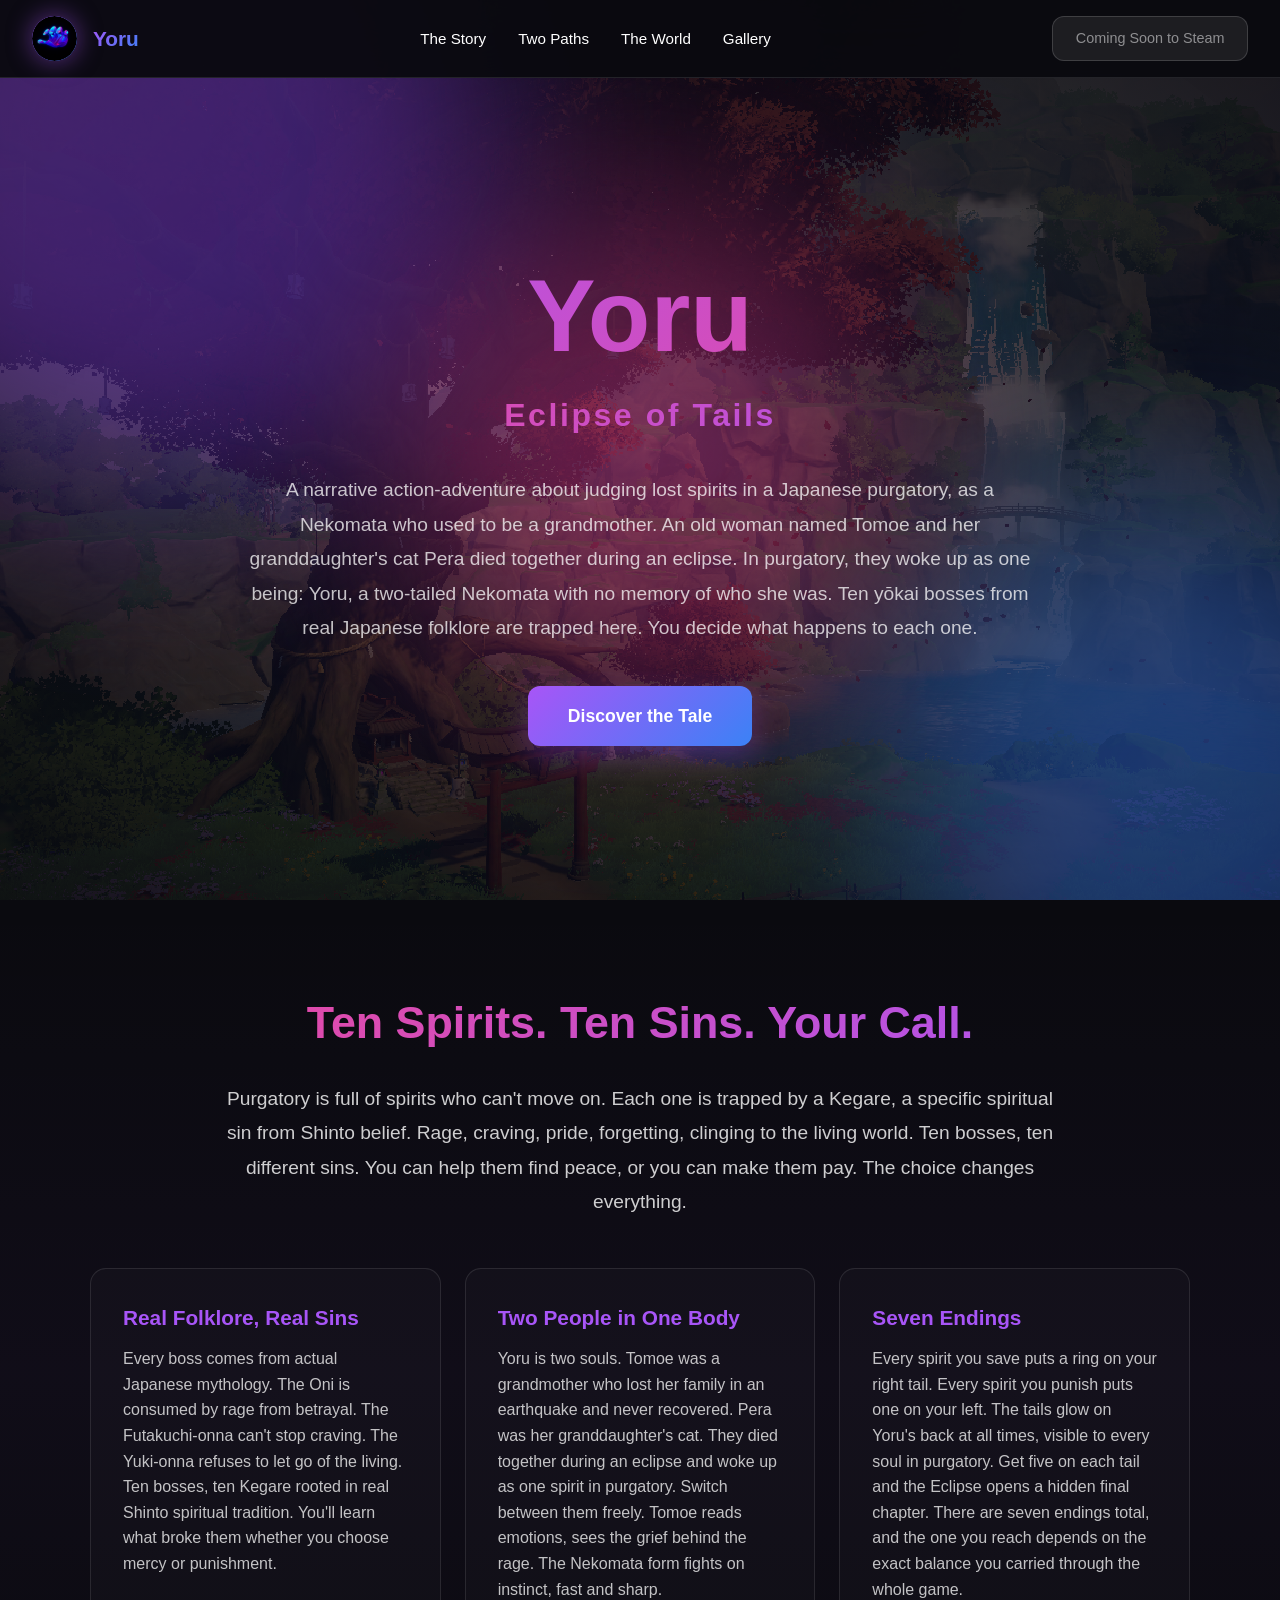
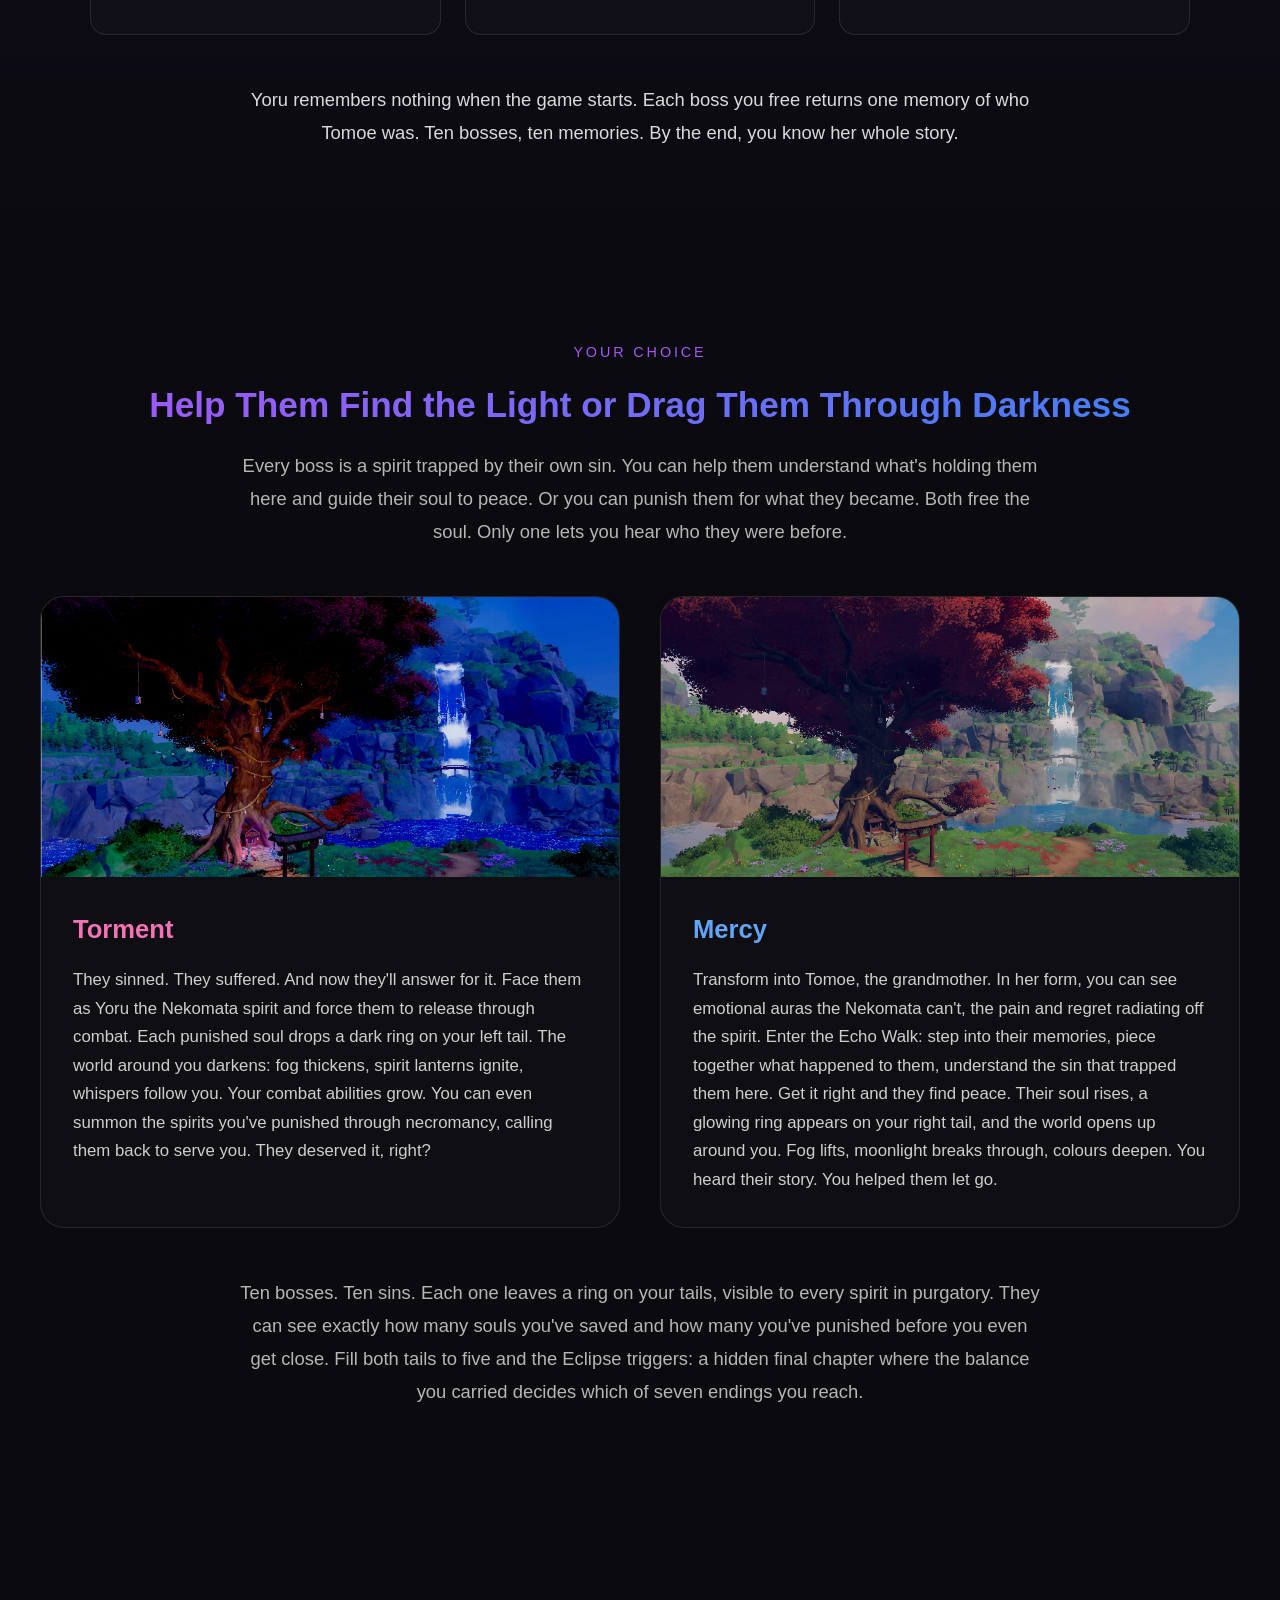
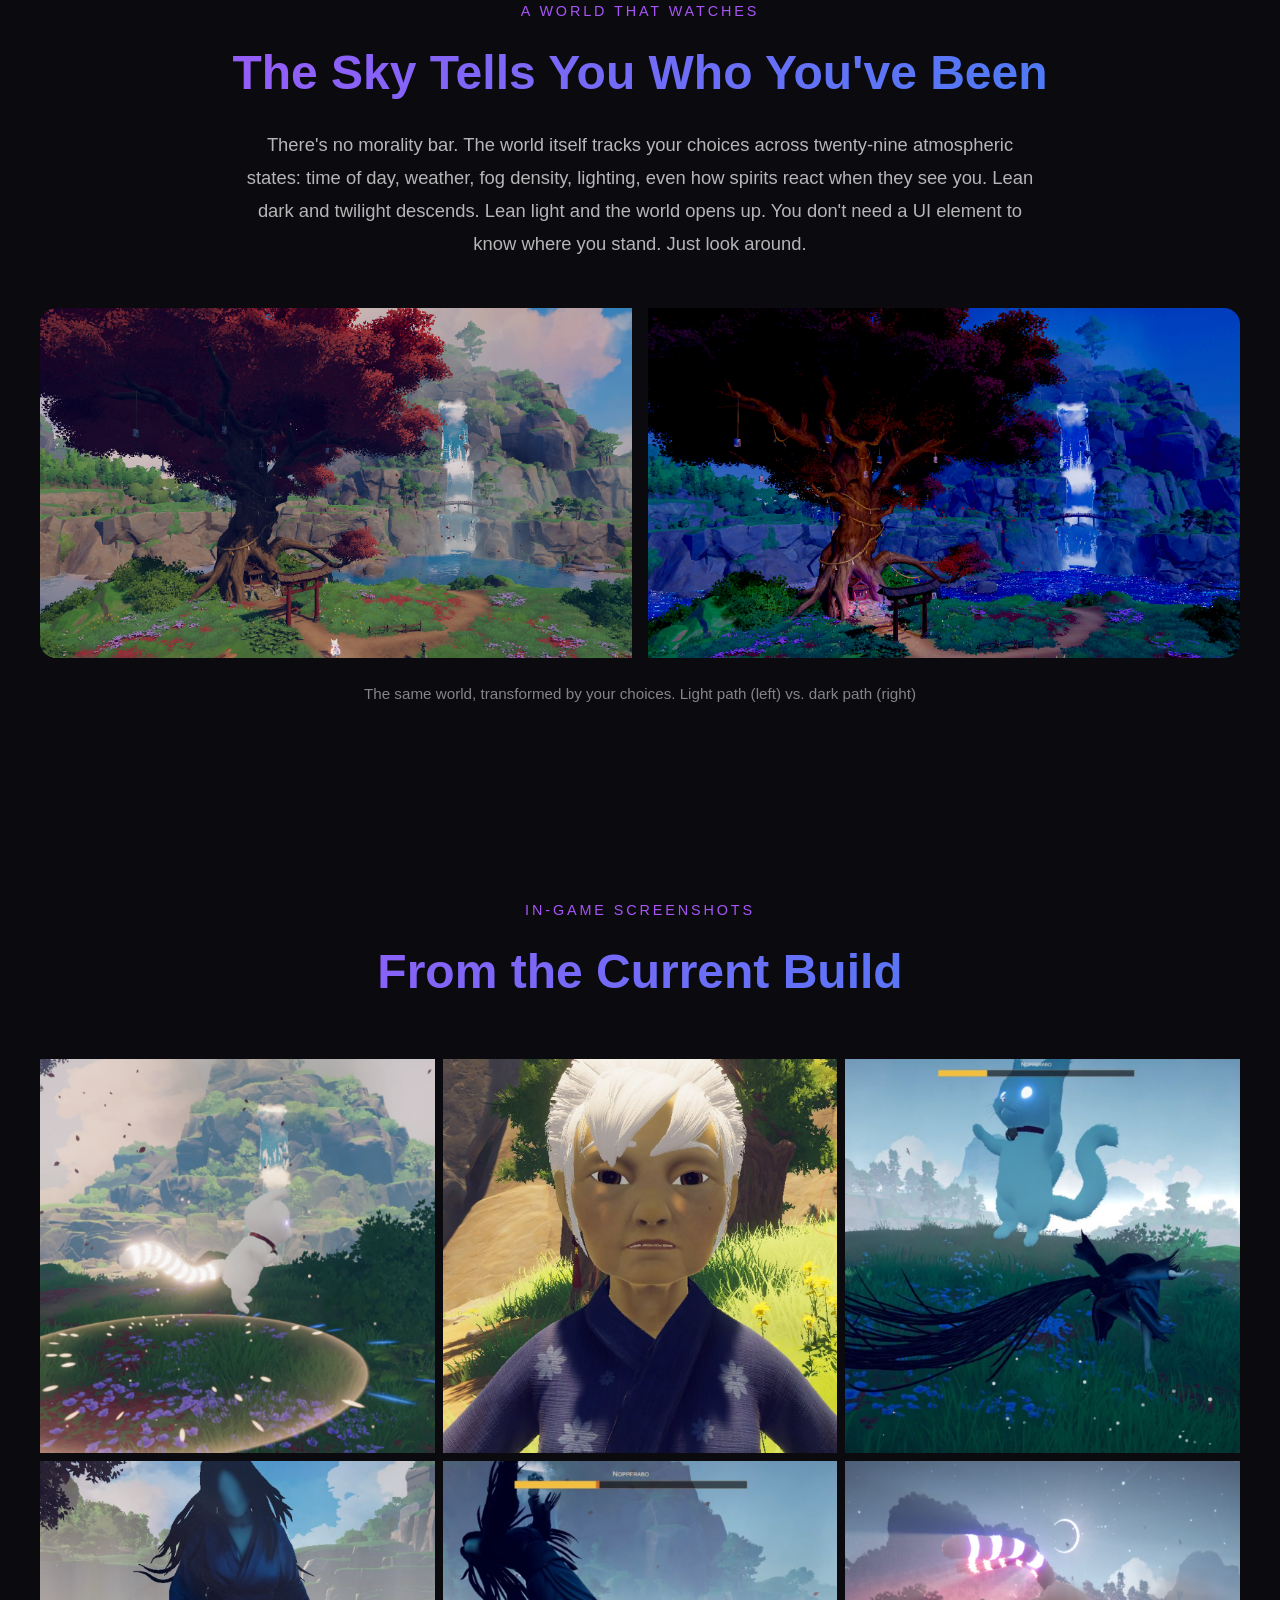
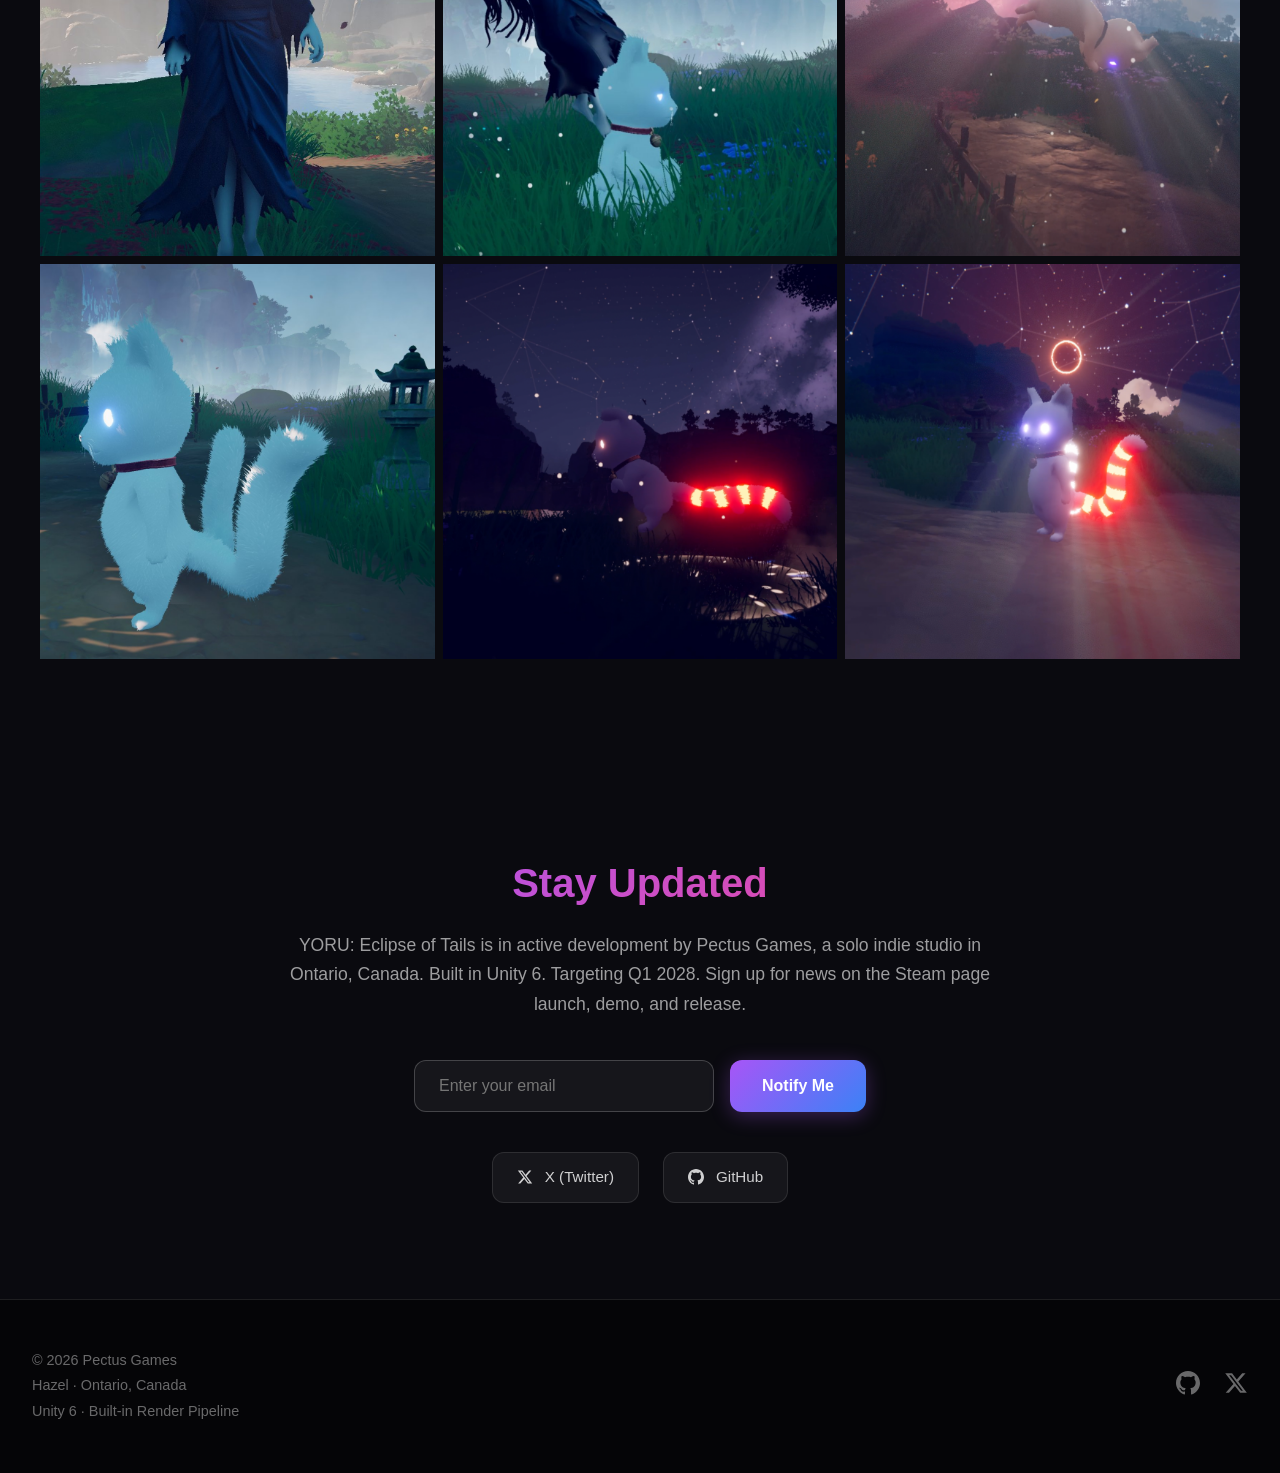
==== commit 5172a1e7: "Refactor gallery styles for improved layout and hover effects" ====
--- a/index.html
+++ b/index.html
@@ -238,21 +238,26 @@
     .gallery-section { padding: 6rem 2rem; }
     .gallery-grid {
       display: grid; grid-template-columns: repeat(3, 1fr);
-      gap: 1.5rem; margin-top: 2rem;
+      gap: 0.5rem; margin-top: 2rem;
     }
     .gallery-item {
-      border-radius: 1rem; overflow: hidden; aspect-ratio: 16/9;
+      overflow: hidden; aspect-ratio: 1 / 1;
       position: relative; cursor: pointer; transition: all 0.3s;
     }
     .gallery-item:hover {
-      transform: scale(1.03);
-      box-shadow: 0 20px 50px rgba(168, 85, 247, 0.2);
-    }
-    .gallery-item img { width: 100%; height: 100%; object-fit: cover; }
+      transform: scale(1.02);
+      z-index: 2;
+      box-shadow: 0 10px 40px rgba(168, 85, 247, 0.3);
+    }
+    .gallery-item img {
+      width: 100%; height: 100%; object-fit: cover;
+      transition: transform 0.3s;
+    }
+    .gallery-item:hover img { transform: scale(1.05); }
     .gallery-caption {
       position: absolute; bottom: 0; left: 0; right: 0;
       background: linear-gradient(to top, rgba(0,0,0,0.85), transparent);
-      padding: 1.5rem; transform: translateY(100%); transition: transform 0.3s;
+      padding: 1.2rem; transform: translateY(100%); transition: transform 0.3s;
     }
     .gallery-item:hover .gallery-caption { transform: translateY(0); }
 
@@ -356,7 +361,7 @@
       .hero h1 { font-size: 3.5rem; }
       .paths-grid { grid-template-columns: 1fr; }
       .world-compare { grid-template-columns: 1fr; }
-      .gallery-grid { grid-template-columns: 1fr; }
+      .gallery-grid { grid-template-columns: repeat(2, 1fr); }
       .footer-content { flex-direction: column; text-align: center; }
       .newsletter-form { flex-direction: column; align-items: stretch; }
       .newsletter-input { min-width: 100%; }
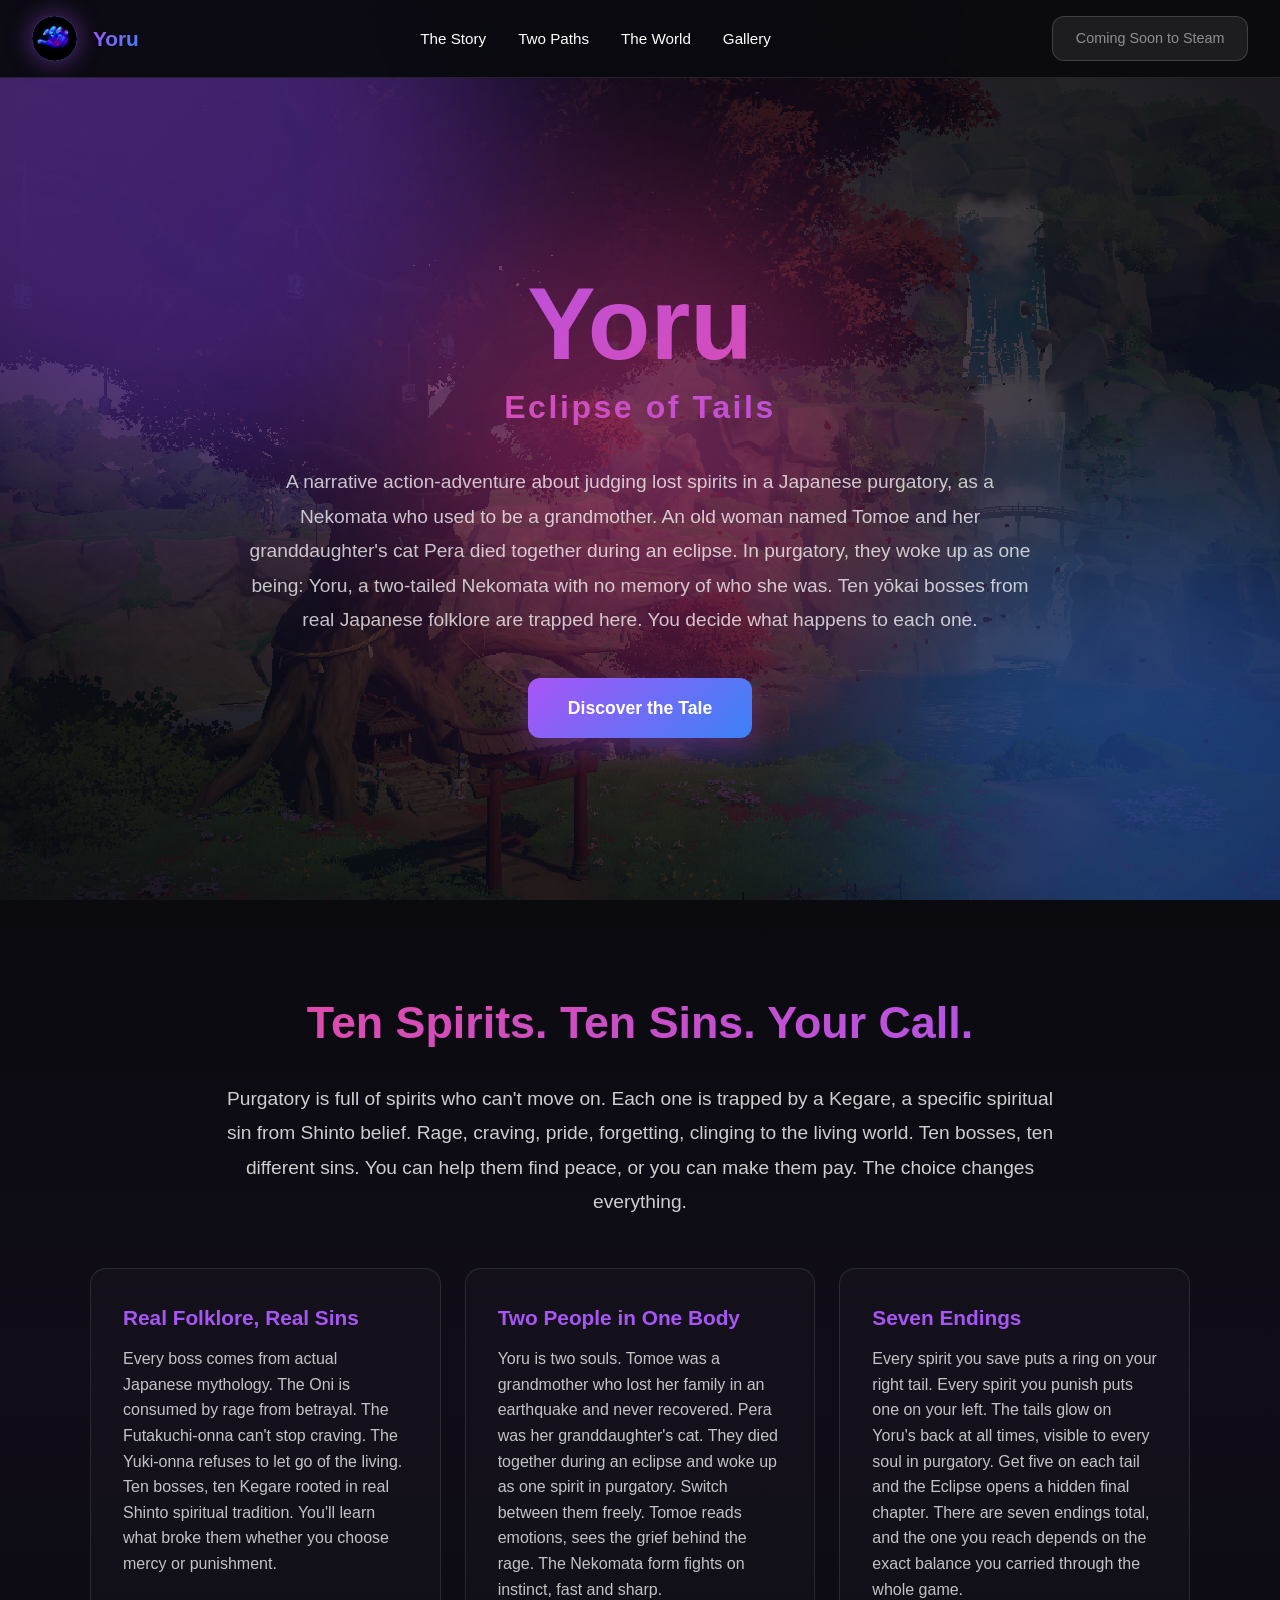
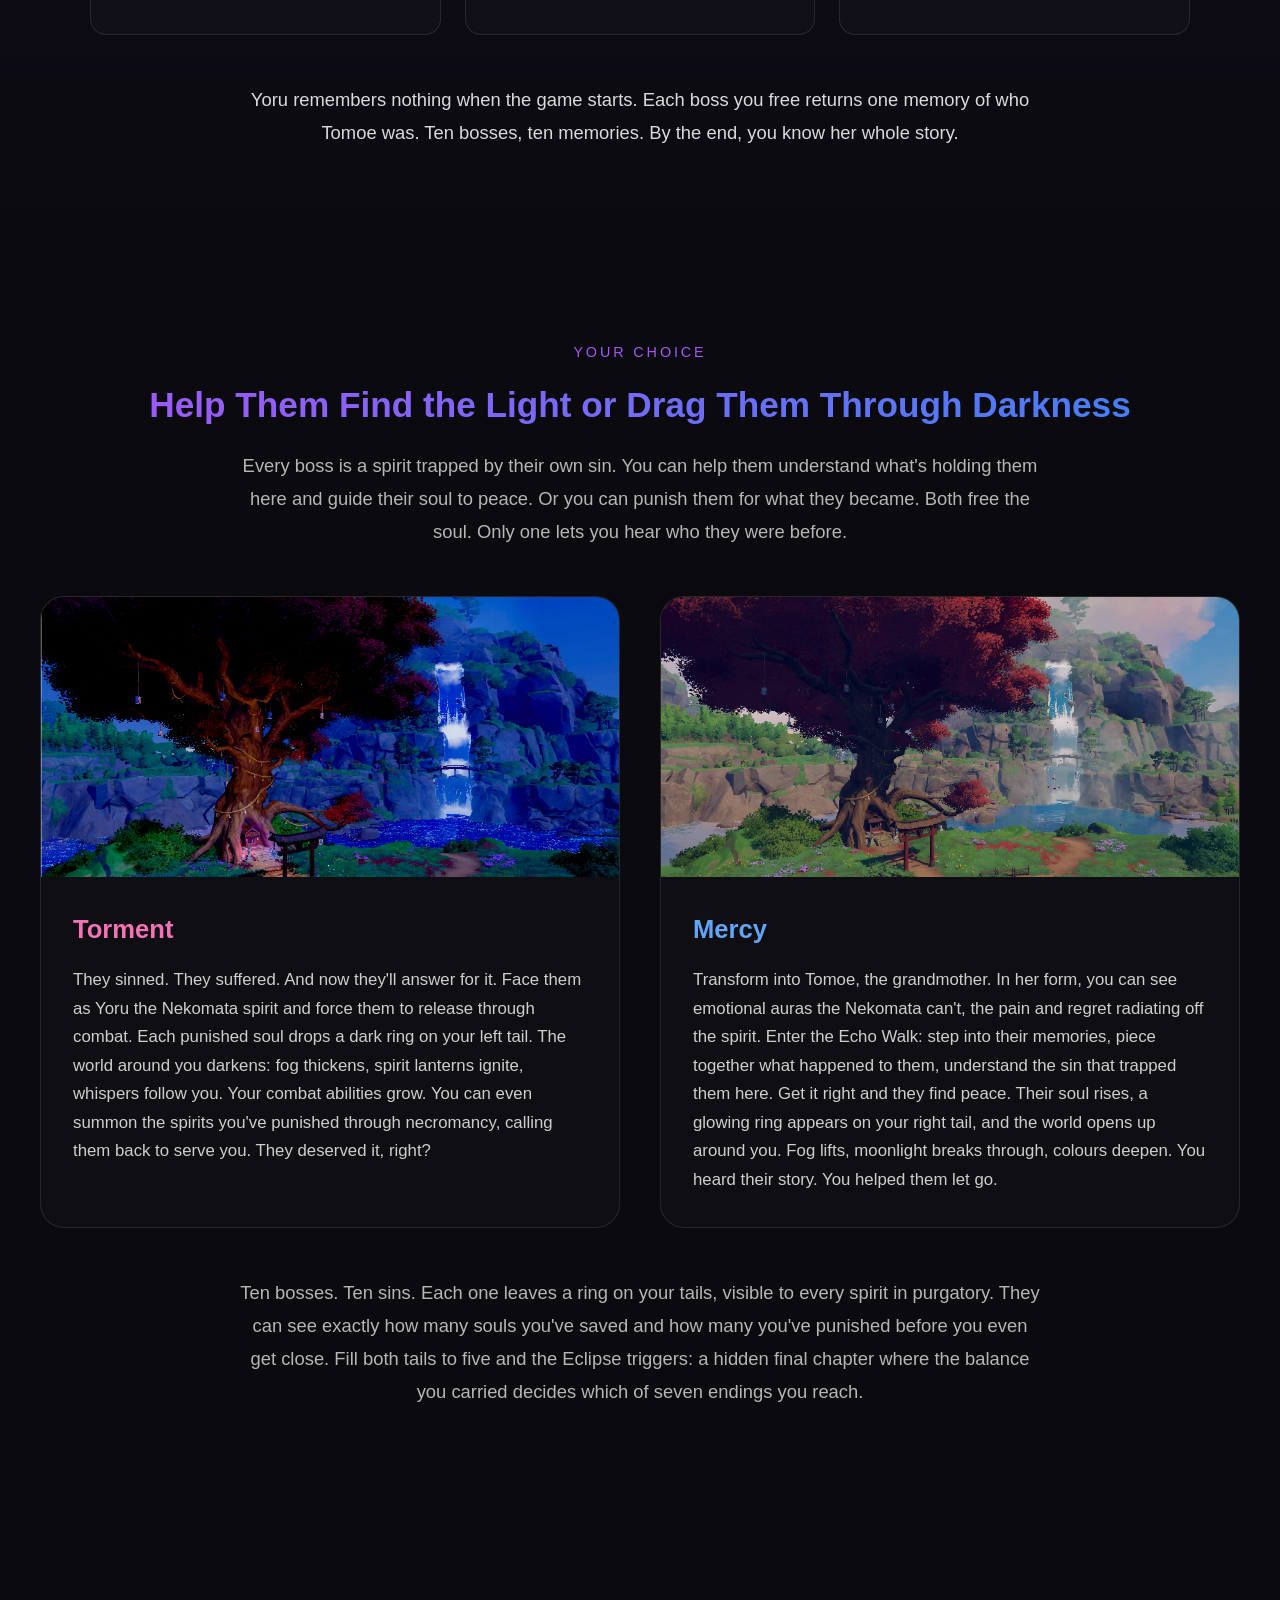
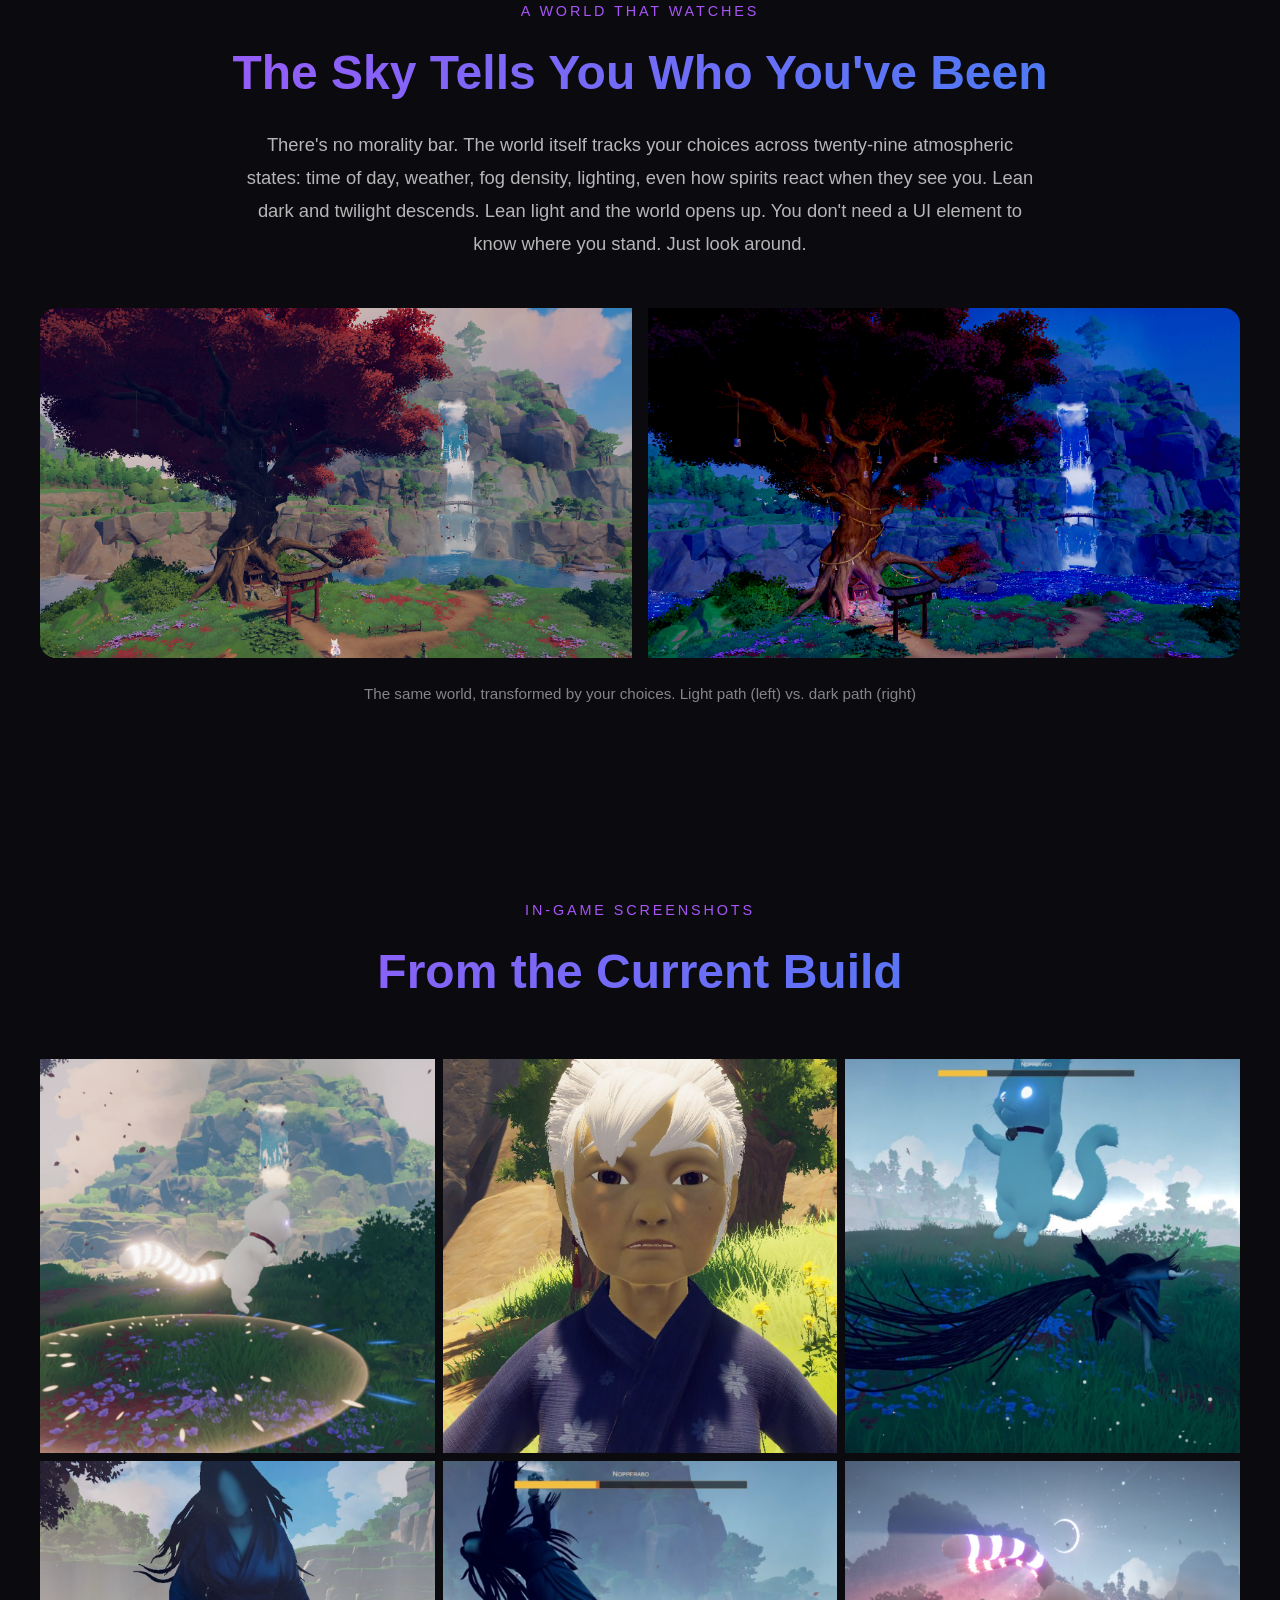
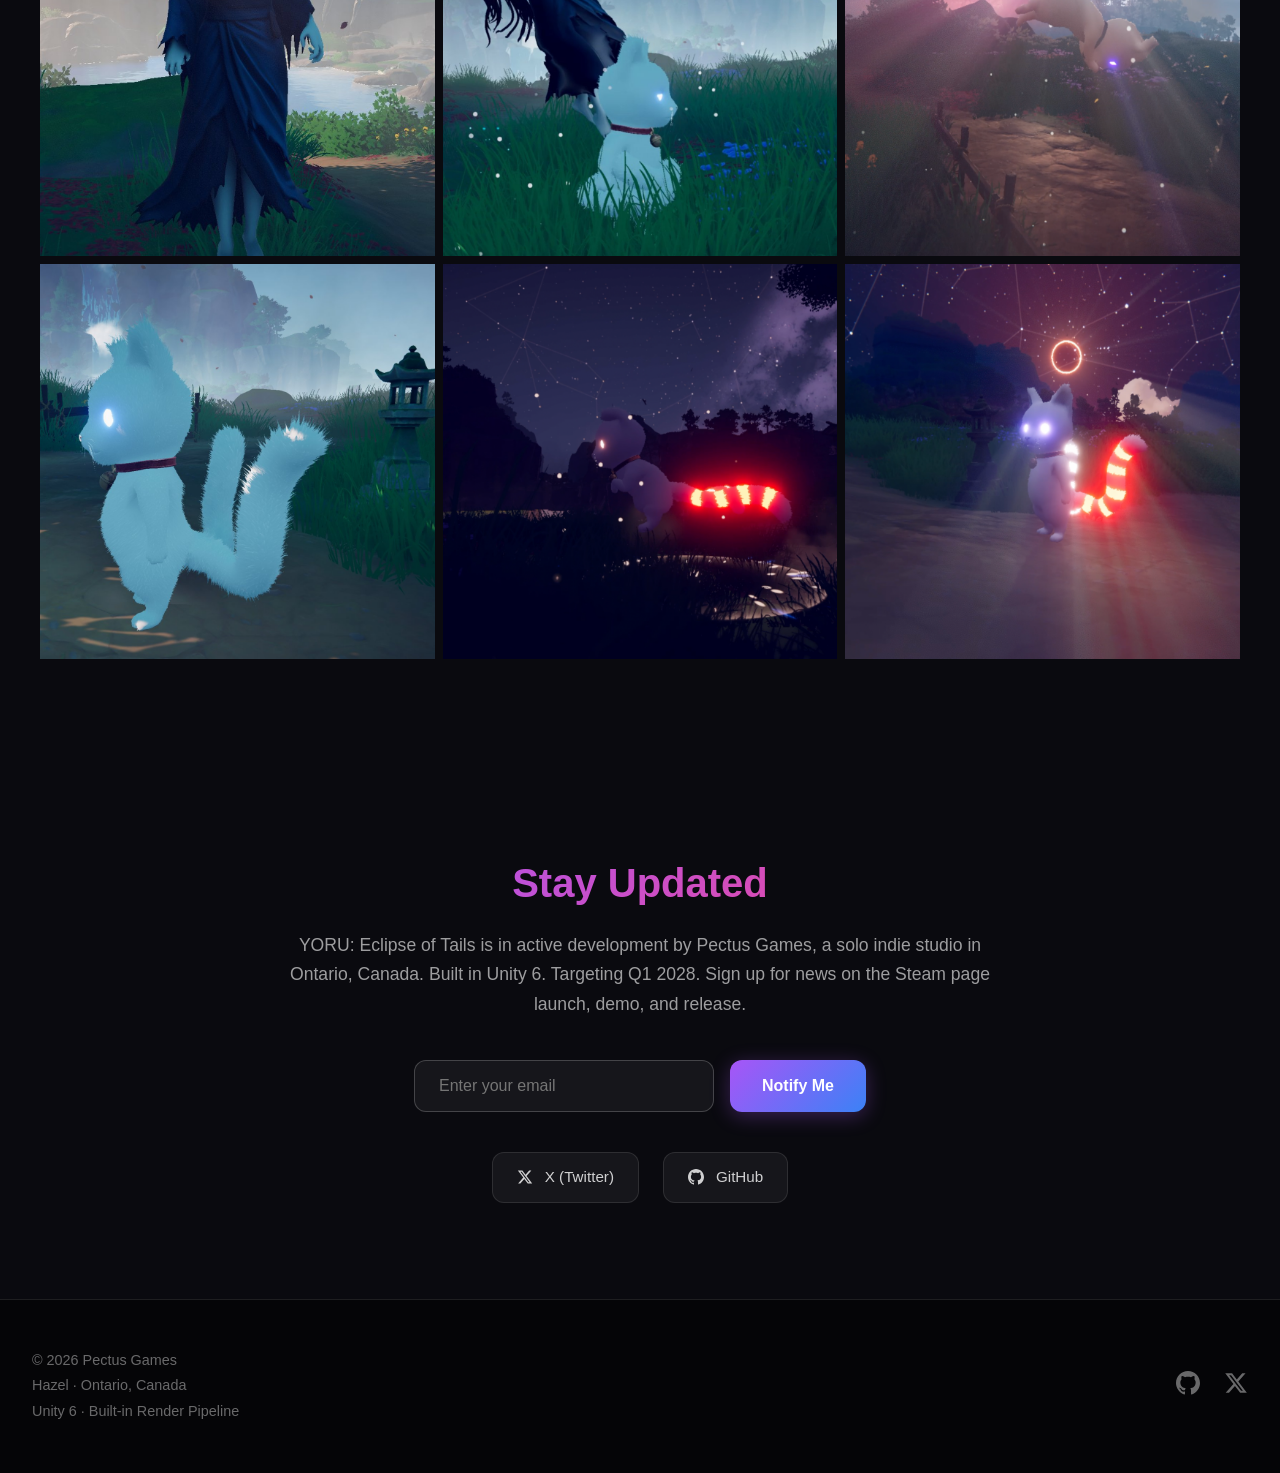
==== commit 49ce1d8a: "Modify margin-top for hero content paragraph Adjusted the margin-top style for the hero content para" ====
--- a/index.html
+++ b/index.html
@@ -408,7 +408,7 @@
 
     <div class="hero-content">
       <h1>Yoru</h1>
-      <p style="font-size: clamp(1.2rem, 3vw, 2rem); font-weight: 600; margin-top: -0.5rem; margin-bottom: 2rem; background: linear-gradient(135deg, #ec4899, #a855f7); -webkit-background-clip: text; -webkit-text-fill-color: transparent; background-clip: text; letter-spacing: 0.08em;">Eclipse of Tails</p>
+      <p style="font-size: clamp(1.2rem, 3vw, 2rem); font-weight: 600; margin-top: -1.5rem; margin-bottom: 2rem; background: linear-gradient(135deg, #ec4899, #a855f7); -webkit-background-clip: text; -webkit-text-fill-color: transparent; background-clip: text; letter-spacing: 0.08em;">Eclipse of Tails</p>
       <p class="hero-description">
         A narrative action-adventure about judging lost spirits in a Japanese purgatory, as a Nekomata who used to be a grandmother. An old woman named Tomoe and her granddaughter's cat Pera died together during an eclipse. In purgatory, they woke up as one being: Yoru, a two-tailed Nekomata with no memory of who she was. Ten yōkai bosses from real Japanese folklore are trapped here. You decide what happens to each one.
       </p>
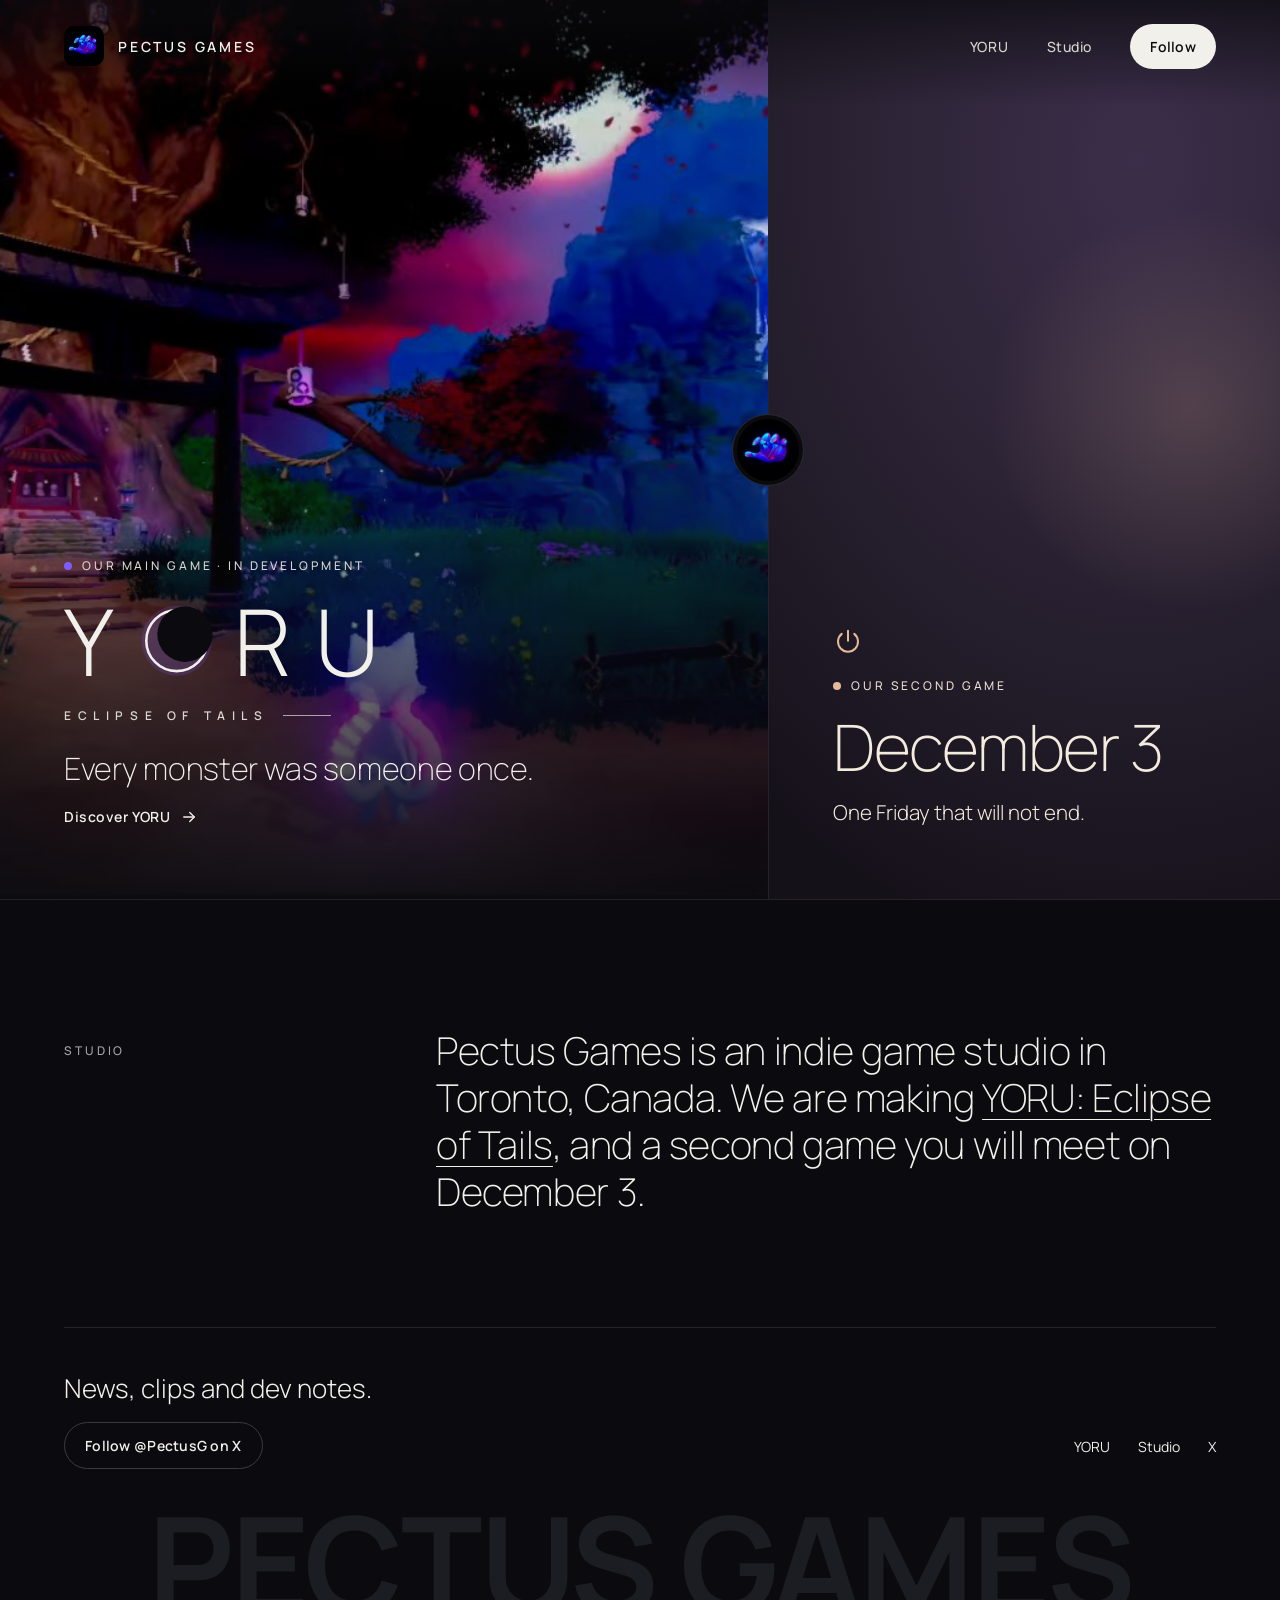
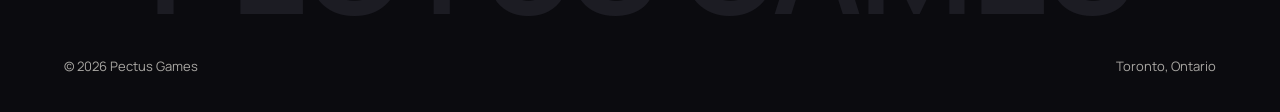
==== commit f601d995: "New studio site" ====
--- a/index.html
+++ b/index.html
@@ -1,745 +1,84 @@
-<!DOCTYPE html>
+<!doctype html>
 <html lang="en">
 <head>
-  <meta charset="UTF-8">
-  <meta name="viewport" content="width=device-width, initial-scale=1.0">
-  <title>Yoru: Eclipse of Tails</title>
-  <meta name="description" content="A narrative action-adventure about judging lost spirits in a Japanese purgatory, as a Nekomata who used to be a grandmother.">
-  <meta property="og:title" content="Yoru: Eclipse of Tails">
-  <meta property="og:description" content="A narrative action-adventure about judging lost spirits in a Japanese purgatory, as a Nekomata who used to be a grandmother.">
-  <meta property="og:type" content="website">
-  
-  <style>
-    * { margin: 0; padding: 0; box-sizing: border-box; }
-    html { scroll-behavior: smooth; }
-    
-    body {
-      font-family: -apple-system, BlinkMacSystemFont, 'Segoe UI', Roboto, 'Helvetica Neue', Arial, sans-serif;
-      background: #0a0a0f;
-      color: #ffffff;
-      overflow-x: hidden;
-      line-height: 1.6;
-    }
-
-    /* ── Nav ── */
-    nav {
-      position: fixed; top: 0; left: 0; right: 0; z-index: 1000;
-      background: rgba(10, 10, 15, 0.95);
-      backdrop-filter: blur(20px); -webkit-backdrop-filter: blur(20px);
-      border-bottom: 1px solid rgba(255, 255, 255, 0.1);
-      padding: 1rem 2rem;
-    }
-    .nav-container {
-      max-width: 1400px; margin: 0 auto;
-      display: flex; justify-content: space-between; align-items: center;
-    }
-    .logo {
-      display: flex; align-items: center; gap: 1rem;
-      text-decoration: none; transition: transform 0.3s;
-    }
-    .logo:hover { transform: scale(1.05); }
-    .logo-icon {
-      width: 45px; height: 45px;
-      background: linear-gradient(135deg, #a855f7, #3b82f6);
-      border-radius: 50%; display: flex; align-items: center; justify-content: center;
-      font-size: 24px; box-shadow: 0 0 25px rgba(168, 85, 247, 0.5); overflow: hidden;
-    }
-    .logo-icon img { width: 100%; height: 100%; object-fit: cover; border-radius: 50%; }
-    .logo-text {
-      font-size: 1.3rem; font-weight: bold;
-      background: linear-gradient(135deg, #a855f7, #3b82f6);
-      -webkit-background-clip: text; -webkit-text-fill-color: transparent; background-clip: text;
-    }
-    .nav-menu { display: flex; gap: 2rem; align-items: center; list-style: none; }
-    .nav-menu a {
-      color: #ffffff; text-decoration: none; position: relative;
-      transition: color 0.3s; font-size: 0.95rem;
-    }
-    .nav-menu a:hover { color: #a855f7; }
-    .nav-menu a::after {
-      content: ''; position: absolute; bottom: -5px; left: 0;
-      width: 0; height: 2px;
-      background: linear-gradient(90deg, #a855f7, #3b82f6);
-      transition: width 0.3s;
-    }
-    .nav-menu a:hover::after { width: 100%; }
-    .nav-badge {
-      padding: 0.6rem 1.4rem; border-radius: 0.75rem;
-      background: rgba(255, 255, 255, 0.08); border: 1px solid rgba(255, 255, 255, 0.15);
-      color: rgba(255, 255, 255, 0.5); font-size: 0.9rem; font-weight: 500;
-    }
-
-    /* ── Hero ── */
-    .hero {
-      min-height: 100vh; position: relative;
-      display: flex; align-items: center; justify-content: center;
-      overflow: hidden; padding-top: 80px;
-    }
-    .hero-video-bg {
-      position: absolute; top: 0; left: 0; right: 0; bottom: 0; z-index: 1; overflow: hidden;
-    }
-    .hero-video-bg video {
-      position: absolute; top: 50%; left: 50%;
-      min-width: 100%; min-height: 100%; width: auto; height: auto;
-      transform: translate(-50%, -50%); object-fit: cover; opacity: 0.4;
-    }
-    .hero-video-overlay {
-      position: absolute; top: 0; left: 0; right: 0; bottom: 0;
-      background: radial-gradient(ellipse at center, transparent 0%, rgba(10, 10, 15, 0.8) 100%);
-      z-index: 2;
-    }
-    .hero-bg {
-      position: absolute; top: 0; left: 0; right: 0; bottom: 0; z-index: 1;
-    }
-    .gradient-orb {
-      position: absolute; border-radius: 50%; filter: blur(100px);
-      opacity: 0.4; animation: float 25s infinite ease-in-out;
-    }
-    .orb-1 { width: 700px; height: 700px; background: linear-gradient(135deg, #a855f7, #7c3aed); top: -200px; left: -200px; }
-    .orb-2 { width: 600px; height: 600px; background: linear-gradient(135deg, #3b82f6, #2563eb); bottom: -200px; right: -200px; animation-delay: 8s; }
-    .orb-3 { width: 500px; height: 500px; background: linear-gradient(135deg, #ec4899, #db2777); top: 50%; left: 50%; transform: translate(-50%, -50%); animation-delay: 15s; }
-    @keyframes float {
-      0%, 100% { transform: translate(0, 0) scale(1); }
-      33% { transform: translate(40px, -40px) scale(1.1); }
-      66% { transform: translate(-30px, 30px) scale(0.95); }
-    }
-    .hero-content {
-      position: relative; z-index: 10; text-align: center;
-      padding: 2rem; max-width: 1000px;
-    }
-    .hero h1 {
-      font-size: clamp(3.5rem, 8vw, 7.5rem); font-weight: 900; margin-bottom: 0;
-      background: linear-gradient(135deg, #a855f7, #ec4899, #3b82f6);
-      -webkit-background-clip: text; -webkit-text-fill-color: transparent; background-clip: text;
-      animation: gradientShift 8s ease infinite; background-size: 200% 200%;
-    }
-    @keyframes gradientShift {
-      0% { background-position: 0% 50%; }
-      50% { background-position: 100% 50%; }
-      100% { background-position: 0% 50%; }
-    }
-    .hero-subtitle {
-      font-size: 1.8rem; color: rgba(255, 255, 255, 0.9);
-      margin-bottom: 1.5rem; font-weight: 300;
-    }
-    .hero-description {
-      font-size: 1.2rem; color: rgba(255, 255, 255, 0.75);
-      margin-bottom: 2.5rem; line-height: 1.8;
-      max-width: 800px; margin-left: auto; margin-right: auto;
-    }
-    .hero-buttons { display: flex; gap: 1.5rem; justify-content: center; flex-wrap: wrap; }
-    .btn-primary {
-      background: linear-gradient(135deg, #a855f7, #3b82f6);
-      padding: 1rem 2.5rem; border-radius: 0.75rem; color: white;
-      text-decoration: none; font-weight: bold; font-size: 1.1rem;
-      display: inline-flex; align-items: center; gap: 0.5rem;
-      transition: all 0.3s; box-shadow: 0 10px 30px rgba(168, 85, 247, 0.3);
-    }
-    .btn-primary:hover { transform: translateY(-3px); box-shadow: 0 15px 40px rgba(168, 85, 247, 0.4); }
-
-    /* ── Shared Section Styles ── */
-    .container { max-width: 1200px; margin: 0 auto; }
-    .section-header { text-align: center; margin-bottom: 3rem; }
-    .section-label {
-      font-size: 0.9rem; text-transform: uppercase; letter-spacing: 0.2em;
-      color: #a855f7; margin-bottom: 0.75rem;
-    }
-    .section-title {
-      font-size: 3rem; margin-bottom: 1rem;
-      background: linear-gradient(135deg, #a855f7, #3b82f6);
-      -webkit-background-clip: text; -webkit-text-fill-color: transparent; background-clip: text;
-      font-weight: 800;
-    }
-    .section-subtitle {
-      font-size: 1.15rem; color: rgba(255, 255, 255, 0.7);
-      max-width: 800px; margin: 0 auto; line-height: 1.8;
-    }
-
-    /* ── Hook Section ── */
-    .hook-section {
-      padding: 6rem 2rem;
-      background: linear-gradient(180deg, transparent, rgba(168, 85, 247, 0.04), transparent);
-    }
-    .hook-container { max-width: 1100px; margin: 0 auto; text-align: center; }
-    .hook-title {
-      font-size: 2.8rem; margin-bottom: 2rem;
-      background: linear-gradient(135deg, #ec4899, #a855f7);
-      -webkit-background-clip: text; -webkit-text-fill-color: transparent; background-clip: text;
-      font-weight: 800; line-height: 1.2;
-    }
-    .hook-prose {
-      font-size: 1.2rem; color: rgba(255, 255, 255, 0.8); line-height: 1.8;
-      max-width: 850px; margin: 0 auto 3rem;
-    }
-    .hook-cards {
-      display: grid; grid-template-columns: repeat(auto-fit, minmax(300px, 1fr));
-      gap: 1.5rem; margin-top: 2rem;
-    }
-    .hook-card {
-      background: rgba(255, 255, 255, 0.02);
-      border: 1px solid rgba(255, 255, 255, 0.1);
-      border-radius: 1rem; padding: 2rem; text-align: left;
-      transition: all 0.3s;
-    }
-    .hook-card:hover {
-      transform: translateY(-4px);
-      border-color: rgba(168, 85, 247, 0.3);
-    }
-    .hook-icon { font-size: 2.5rem; margin-bottom: 0.75rem; }
-    .hook-card-title { font-size: 1.3rem; margin-bottom: 0.75rem; color: #a855f7; font-weight: bold; }
-    .hook-card-text { color: rgba(255, 255, 255, 0.75); line-height: 1.6; font-size: 1rem; }
-
-    /* ── Two Paths Section ── */
-    .paths-section { padding: 6rem 2rem; }
-    .paths-grid {
-      display: grid; grid-template-columns: repeat(auto-fit, minmax(450px, 1fr));
-      gap: 2.5rem; margin-top: 2rem;
-    }
-    .path-card {
-      background: rgba(255, 255, 255, 0.02);
-      border: 1px solid rgba(255, 255, 255, 0.1);
-      border-radius: 1.5rem; overflow: hidden; transition: all 0.3s;
-    }
-    .path-card:hover {
-      transform: translateY(-5px);
-      box-shadow: 0 20px 50px rgba(168, 85, 247, 0.15);
-    }
-    .path-image {
-      width: 100%; height: 280px; overflow: hidden;
-    }
-    .path-image img { width: 100%; height: 100%; object-fit: cover; }
-    .path-body { padding: 2rem; }
-    .path-title {
-      font-size: 1.6rem; margin-bottom: 1rem; font-weight: bold;
-    }
-    .path-title.light { color: #60a5fa; }
-    .path-title.dark { color: #f472b6; }
-    .path-text {
-      color: rgba(255, 255, 255, 0.8); font-size: 1.05rem; line-height: 1.7;
-    }
-
-    /* ── World Section ── */
-    .world-section { padding: 6rem 2rem; }
-    .world-compare {
-      display: grid; grid-template-columns: 1fr 1fr;
-      gap: 1rem; margin-top: 2rem; border-radius: 1rem; overflow: hidden;
-    }
-    .world-compare img {
-      width: 100%; height: 350px; object-fit: cover;
-      transition: transform 0.3s;
-    }
-    .world-compare img:hover { transform: scale(1.02); }
-    .world-caption {
-      text-align: center; margin-top: 1.5rem;
-      color: rgba(255, 255, 255, 0.5); font-size: 0.95rem;
-    }
-
-    /* ── Gallery ── */
-    .gallery-section { padding: 6rem 2rem; }
-    .gallery-grid {
-      display: grid; grid-template-columns: repeat(3, 1fr);
-      gap: 0.5rem; margin-top: 2rem;
-    }
-    .gallery-item {
-      overflow: hidden; aspect-ratio: 1 / 1;
-      position: relative; cursor: pointer; transition: all 0.3s;
-    }
-    .gallery-item:hover {
-      transform: scale(1.02);
-      z-index: 2;
-      box-shadow: 0 10px 40px rgba(168, 85, 247, 0.3);
-    }
-    .gallery-item img {
-      width: 100%; height: 100%; object-fit: cover;
-      transition: transform 0.3s;
-    }
-    .gallery-item:hover img { transform: scale(1.05); }
-    .gallery-caption {
-      position: absolute; bottom: 0; left: 0; right: 0;
-      background: linear-gradient(to top, rgba(0,0,0,0.85), transparent);
-      padding: 1.2rem; transform: translateY(100%); transition: transform 0.3s;
-    }
-    .gallery-item:hover .gallery-caption { transform: translateY(0); }
-
-    /* ── Stay Updated ── */
-    .stay-updated-section { padding: 6rem 2rem; }
-    .stay-updated-container { max-width: 700px; margin: 0 auto; text-align: center; }
-    .stay-updated-title {
-      font-size: 2.5rem; margin-bottom: 1rem;
-      background: linear-gradient(135deg, #a855f7, #ec4899);
-      -webkit-background-clip: text; -webkit-text-fill-color: transparent; background-clip: text;
-      font-weight: 800;
-    }
-    .stay-updated-subtitle {
-      font-size: 1.1rem; color: rgba(255, 255, 255, 0.6);
-      margin-bottom: 2.5rem; line-height: 1.7;
-    }
-    .newsletter-form {
-      display: flex; gap: 1rem; justify-content: center;
-      margin-bottom: 2.5rem; flex-wrap: wrap;
-    }
-    .newsletter-input {
-      padding: 1rem 1.5rem; border-radius: 0.75rem;
-      border: 1px solid rgba(255, 255, 255, 0.2);
-      background: rgba(255, 255, 255, 0.05); color: white;
-      font-size: 1rem; min-width: 300px; transition: all 0.3s;
-    }
-    .newsletter-input:focus {
-      outline: none; border-color: #a855f7;
-      box-shadow: 0 0 20px rgba(168, 85, 247, 0.3);
-    }
-    .newsletter-button {
-      background: linear-gradient(135deg, #a855f7, #3b82f6);
-      padding: 1rem 2rem; border-radius: 0.75rem; border: none;
-      color: white; font-weight: bold; font-size: 1rem;
-      cursor: pointer; transition: all 0.3s;
-      box-shadow: 0 4px 20px rgba(168, 85, 247, 0.3);
-    }
-    .newsletter-button:hover {
-      transform: translateY(-2px);
-      box-shadow: 0 8px 30px rgba(168, 85, 247, 0.4);
-    }
-    .social-links-row {
-      display: flex; gap: 1.5rem; justify-content: center; flex-wrap: wrap;
-    }
-    .social-link-button {
-      display: inline-flex; align-items: center; gap: 0.75rem;
-      padding: 0.75rem 1.5rem; border-radius: 0.75rem;
-      background: rgba(255, 255, 255, 0.05);
-      border: 1px solid rgba(255, 255, 255, 0.1);
-      color: rgba(255, 255, 255, 0.8); text-decoration: none;
-      transition: all 0.3s; font-size: 0.95rem;
-    }
-    .social-link-button:hover {
-      background: rgba(168, 85, 247, 0.1);
-      border-color: rgba(168, 85, 247, 0.3);
-      transform: translateY(-2px); color: #a855f7;
-    }
-
-    /* ── Footer ── */
-    footer {
-      padding: 3rem 2rem; border-top: 1px solid rgba(255, 255, 255, 0.1);
-      background: rgba(0, 0, 0, 0.5);
-    }
-    .footer-content {
-      max-width: 1400px; margin: 0 auto;
-      display: flex; justify-content: space-between; align-items: center;
-      flex-wrap: wrap; gap: 2rem;
-    }
-    .footer-text { color: rgba(255, 255, 255, 0.4); line-height: 1.8; font-size: 0.9rem; }
-    .social-links { display: flex; gap: 1.5rem; }
-    .social-link {
-      color: rgba(255, 255, 255, 0.4); transition: all 0.3s;
-    }
-    .social-link:hover { color: #a855f7; transform: translateY(-3px); }
-
-    /* ── Lightbox ── */
-    .lightbox {
-      display: none; position: fixed; top: 0; left: 0; right: 0; bottom: 0;
-      background: rgba(0, 0, 0, 0.95); z-index: 9999;
-      align-items: center; justify-content: center; cursor: pointer;
-    }
-    .lightbox.active { display: flex; }
-    .lightbox img {
-      max-width: 92vw; max-height: 90vh; object-fit: contain;
-      border-radius: 0.5rem; box-shadow: 0 0 60px rgba(168, 85, 247, 0.3);
-    }
-    .lightbox-close {
-      position: absolute; top: 1.5rem; right: 2rem;
-      color: white; font-size: 2.5rem; cursor: pointer;
-      opacity: 0.7; transition: opacity 0.2s; background: none; border: none;
-    }
-    .lightbox-close:hover { opacity: 1; }
-    .lightbox-caption {
-      position: absolute; bottom: 2rem; left: 50%; transform: translateX(-50%);
-      color: rgba(255,255,255,0.7); font-size: 1rem; text-align: center;
-    }
-
-    /* ── Mobile ── */
-    @media (max-width: 768px) {
-      .nav-menu { display: none; }
-      .hero h1 { font-size: 3.5rem; }
-      .paths-grid { grid-template-columns: 1fr; }
-      .world-compare { grid-template-columns: 1fr; }
-      .gallery-grid { grid-template-columns: repeat(2, 1fr); }
-      .footer-content { flex-direction: column; text-align: center; }
-      .newsletter-form { flex-direction: column; align-items: stretch; }
-      .newsletter-input { min-width: 100%; }
-      .section-title { font-size: 2.2rem; }
-    }
-  </style>
+<meta charset="utf-8">
+<meta name="viewport" content="width=device-width, initial-scale=1, viewport-fit=cover">
+<title>Pectus Games</title>
+<meta name="description" content="Pectus Games is an indie game studio in Toronto, Canada. Now making YORU: Eclipse of Tails.">
+<link rel="canonical" href="https://pectus.games/">
+<meta name="theme-color" content="#0b0b0f">
+<meta property="og:type" content="website">
+<meta property="og:site_name" content="Pectus Games">
+<meta property="og:title" content="Pectus Games">
+<meta property="og:description" content="An indie game studio in Toronto, Canada. Now making YORU: Eclipse of Tails.">
+<meta property="og:url" content="https://pectus.games/">
+<meta property="og:image" content="https://pectus.games/assets/og/og-home.jpg">
+<meta property="og:image:width" content="1200">
+<meta property="og:image:height" content="630">
+<meta property="og:image:alt" content="Pectus Games">
+<meta name="twitter:card" content="summary_large_image">
+<meta name="twitter:site" content="@PectusG">
+<link rel="icon" type="image/png" sizes="32x32" href="assets/brand/favicon-32.png">
+<link rel="icon" type="image/png" sizes="192x192" href="assets/brand/icon-192.png">
+<link rel="apple-touch-icon" href="assets/brand/apple-touch-icon.png">
+<link rel="preload" href="assets/fonts/manrope-latin.woff2" as="font" type="font/woff2" crossorigin>
+<link rel="stylesheet" href="assets/css/site.css">
 </head>
 <body>
-  <!-- Canvas for particles -->
-  <canvas id="particleCanvas" style="position: fixed; top: 0; left: 0; width: 100%; height: 100%; pointer-events: none; z-index: 1;"></canvas>
+<a class="skip" href="#main">Skip to content</a>
+<header class="nav">
+  <a class="brand" href="./" aria-label="Pectus Games, home"><img src="assets/brand/logo-128.png" alt="" width="40" height="40"><span>Pectus Games</span></a>
+  <nav class="nav-links" aria-label="Main">
+    <a href="yoru/">YORU</a>
+    <a class="hide-sm" href="#studio">Studio</a>
+    <a class="pill" href="https://x.com/PectusG" rel="me noopener">Follow</a>
+  </nav>
+</header>
 
-  <!-- ═══ NAV ═══ -->
-  <nav>
-    <div class="nav-container">
-      <a href="#" class="logo">
-        <div class="logo-icon">
-          <img src="assets/images/logo.png" alt="Yoru Logo">
-        </div>
-        <span class="logo-text">Yoru</span>
-      </a>
-      <ul class="nav-menu">
-        <li><a href="#hook">The Story</a></li>
-        <li><a href="#paths">Two Paths</a></li>
-        <li><a href="#world">The World</a></li>
-        <li><a href="#gallery">Gallery</a></li>
-      </ul>
-      <span class="nav-badge">Coming Soon to Steam</span>
-    </div>
-  </nav>
-
-  <!-- ═══ HERO ═══ -->
-  <section class="hero">
-    <div class="hero-video-bg">
-      <video autoplay muted loop playsinline preload="metadata" poster="assets/images/light-world.png">
-        <source src="assets/videos/hero-video.mp4" type="video/mp4">
-      </video>
-      <div class="hero-video-overlay"></div>
-    </div>
-    <div class="hero-bg">
-      <div class="gradient-orb orb-1"></div>
-      <div class="gradient-orb orb-2"></div>
-      <div class="gradient-orb orb-3"></div>
-    </div>
-
-    <div class="hero-content">
-      <h1>Yoru</h1>
-      <p style="font-size: clamp(1.2rem, 3vw, 2rem); font-weight: 600; margin-top: -1.5rem; margin-bottom: 2rem; background: linear-gradient(135deg, #ec4899, #a855f7); -webkit-background-clip: text; -webkit-text-fill-color: transparent; background-clip: text; letter-spacing: 0.08em;">Eclipse of Tails</p>
-      <p class="hero-description">
-        A narrative action-adventure about judging lost spirits in a Japanese purgatory, as a Nekomata who used to be a grandmother. An old woman named Tomoe and her granddaughter's cat Pera died together during an eclipse. In purgatory, they woke up as one being: Yoru, a two-tailed Nekomata with no memory of who she was. Ten yōkai bosses from real Japanese folklore are trapped here. You decide what happens to each one.
-      </p>
-      <div class="hero-buttons">
-        <a href="#hook" class="btn-primary">Discover the Tale</a>
-      </div>
+<main id="main">
+  <section class="doors" aria-label="Our games">
+    <a class="door door--yoru" href="yoru/">
+      <img class="door-media" src="assets/img/yoru-hero-poster.webp" alt="" width="1280" height="714" fetchpriority="high">
+      <video class="door-media" data-bg autoplay muted loop playsinline preload="auto" poster="assets/img/yoru-hero-poster.webp" aria-hidden="true"><source src="assets/video/yoru-hero.webm" type="video/webm"><source src="assets/video/yoru-hero.mp4" type="video/mp4"></video>
+      <span class="door-shade"></span>
+      <span class="eyebrow"><span class="dot"></span>Our main game &#183; In development</span>
+      <span class="wordmark" aria-hidden="true"><span>Y</span><svg viewBox="0 0 84 84" focusable="false"><circle cx="42" cy="42" r="38" fill="#7c5cff" opacity="0.18"/><circle cx="42" cy="42" r="33" fill="none" stroke="#f2f0eb" stroke-width="2.8"/><circle cx="51" cy="35" r="30" fill="#0b0b0f"/></svg><span>R</span><span>U</span></span>
+      <span class="subtitle" aria-hidden="true">Eclipse of Tails<span class="rule"></span></span>
+      <span class="sr-only">YORU: Eclipse of Tails.</span>
+      <span class="door-hook">Every monster was someone once.</span>
+      <span class="door-cta">Discover YORU<svg viewBox="0 0 24 24" fill="none" stroke="currentColor" stroke-width="1.8" stroke-linecap="round" stroke-linejoin="round" aria-hidden="true"><path d="M5 12h14"/><path d="M13 6l6 6-6 6"/></svg></span>
+    </a>
+    <div class="seam" aria-hidden="true"><img src="assets/brand/logo-128.png" alt="" width="62" height="62"></div>
+    <div class="door door--next" role="group" aria-label="Our second game, coming December 3">
+      <span class="door-glow" aria-hidden="true"></span>
+      <svg class="power" viewBox="0 0 24 24" fill="none" stroke="currentColor" stroke-width="1.6" stroke-linecap="round" aria-hidden="true"><path d="M7 5.5a8 8 0 1 0 10 0"/><path d="M12 3v8"/></svg>
+      <span class="eyebrow eyebrow--peach"><span class="dot dot--peach"></span>Our second game</span>
+      <p class="next-date">December 3</p>
+      <p class="next-line">One Friday that will not end.</p>
     </div>
   </section>
 
-  <!-- ═══ HOOK ═══ -->
-  <section id="hook" class="hook-section">
-    <div class="hook-container">
-      <h2 class="hook-title">Ten Spirits. Ten Sins. Your Call.</h2>
-      
-      <p class="hook-prose">
-        Purgatory is full of spirits who can't move on. Each one is trapped by a Kegare, a specific spiritual sin from Shinto belief. Rage, craving, pride, forgetting, clinging to the living world. Ten bosses, ten different sins. You can help them find peace, or you can make them pay. The choice changes everything.
-      </p>
+  <section class="studio" id="studio" aria-labelledby="studio-title">
+    <h2 class="eyebrow eyebrow--muted" id="studio-title">Studio</h2>
+    <p>Pectus Games is an indie game studio in Toronto, Canada. We are making <a href="yoru/">YORU: Eclipse of Tails</a>, and a second game you will meet on December 3.</p>
+  </section>
+</main>
 
-      <div class="hook-cards">
-        <div class="hook-card">
-          <h3 class="hook-card-title">Real Folklore, Real Sins</h3>
-          <p class="hook-card-text">
-            Every boss comes from actual Japanese mythology. The Oni is consumed by rage from betrayal. The Futakuchi-onna can't stop craving. The Yuki-onna refuses to let go of the living. Ten bosses, ten Kegare rooted in real Shinto spiritual tradition. You'll learn what broke them whether you choose mercy or punishment.
-          </p>
-        </div>
-        
-        <div class="hook-card">
-          <h3 class="hook-card-title">Two People in One Body</h3>
-          <p class="hook-card-text">
-            Yoru is two souls. Tomoe was a grandmother who lost her family in an earthquake and never recovered. Pera was her granddaughter's cat. They died together during an eclipse and woke up as one spirit in purgatory. Switch between them freely. Tomoe reads emotions, sees the grief behind the rage. The Nekomata form fights on instinct, fast and sharp.
-          </p>
-        </div>
-        
-        <div class="hook-card">
-          <h3 class="hook-card-title">Seven Endings</h3>
-          <p class="hook-card-text">
-            Every spirit you save puts a ring on your right tail. Every spirit you punish puts one on your left. The tails glow on Yoru's back at all times, visible to every soul in purgatory. Get five on each tail and the Eclipse opens a hidden final chapter. There are seven endings total, and the one you reach depends on the exact balance you carried through the whole game.
-          </p>
-        </div>
-      </div>
-
-      <div style="max-width: 800px; margin: 3rem auto 0; text-align: center;">
-        <p style="font-size: 1.15rem; color: rgba(255, 255, 255, 0.85); line-height: 1.8;">
-          Yoru remembers nothing when the game starts. Each boss you free returns one memory of who Tomoe was. Ten bosses, ten memories. By the end, you know her whole story.
-        </p>
-      </div>
+<footer class="site-foot">
+  <div class="foot-row">
+    <div class="foot-lead">
+      <p>News, clips and dev notes.</p>
+      <a class="pill pill--ghost" href="https://x.com/PectusG" rel="me noopener">Follow @PectusG on X</a>
     </div>
-  </section>
-
-  <!-- ═══ TWO PATHS ═══ -->
-  <section id="paths" class="paths-section">
-    <div class="container">
-      <div class="section-header">
-        <p class="section-label">Your Choice</p>
-        <h2 class="section-title" style="font-size: 2.2rem;">Help Them Find the Light or Drag Them Through Darkness</h2>
-        <p class="section-subtitle">
-          Every boss is a spirit trapped by their own sin. You can help them understand what's holding them here and guide their soul to peace. Or you can punish them for what they became. Both free the soul. Only one lets you hear who they were before.
-        </p>
-      </div>
-
-      <div class="paths-grid">
-        <!-- Combat -->
-        <div class="path-card">
-          <div class="path-image">
-            <img src="assets/images/dark-world.png" alt="Path of Shadow">
-          </div>
-          <div class="path-body">
-            <h3 class="path-title dark">Torment</h3>
-            <p class="path-text">
-              They sinned. They suffered. And now they'll answer for it. Face them as Yoru the Nekomata spirit and force them to release through combat. Each punished soul drops a dark ring on your left tail. The world around you darkens: fog thickens, spirit lanterns ignite, whispers follow you. Your combat abilities grow. You can even summon the spirits you've punished through necromancy, calling them back to serve you. They deserved it, right?
-            </p>
-          </div>
-        </div>
-
-        <!-- Persuasion -->
-        <div class="path-card">
-          <div class="path-image">
-            <img src="assets/images/light-world.png" alt="Path of Light">
-          </div>
-          <div class="path-body">
-            <h3 class="path-title light">Mercy</h3>
-            <p class="path-text">
-              Transform into Tomoe, the grandmother. In her form, you can see emotional auras the Nekomata can't, the pain and regret radiating off the spirit. Enter the Echo Walk: step into their memories, piece together what happened to them, understand the sin that trapped them here. Get it right and they find peace. Their soul rises, a glowing ring appears on your right tail, and the world opens up around you. Fog lifts, moonlight breaks through, colours deepen. You heard their story. You helped them let go.
-            </p>
-          </div>
-        </div>
-      </div>
-
-      <!-- Single line about the Eclipse -->
-      <div style="text-align: center; margin-top: 3rem; max-width: 800px; margin-left: auto; margin-right: auto;">
-        <p style="font-size: 1.15rem; color: rgba(255,255,255,0.7); line-height: 1.8;">
-          Ten bosses. Ten sins. Each one leaves a ring on your tails, visible to every spirit in purgatory. They can see exactly how many souls you've saved and how many you've punished before you even get close. Fill both tails to five and the Eclipse triggers: a hidden final chapter where the balance you carried decides which of seven endings you reach.
-        </p>
-      </div>
-    </div>
-  </section>
-
-  <!-- ═══ THE WORLD ═══ -->
-  <section id="world" class="world-section">
-    <div class="container">
-      <div class="section-header">
-        <p class="section-label">A World That Watches</p>
-        <h2 class="section-title">The Sky Tells You Who You've Been</h2>
-        <p class="section-subtitle">
-          There's no morality bar. The world itself tracks your choices across twenty-nine atmospheric states: time of day, weather, fog density, lighting, even how spirits react when they see you. Lean dark and twilight descends. Lean light and the world opens up. You don't need a UI element to know where you stand. Just look around.
-        </p>
-      </div>
-
-      <div class="world-compare">
-        <img src="assets/images/light-world.png" alt="Light path, warm and blooming">
-        <img src="assets/images/dark-world.png" alt="Dark path, fog and spirit lanterns">
-      </div>
-      <p class="world-caption">The same world, transformed by your choices. Light path (left) vs. dark path (right)</p>
-    </div>
-  </section>
-
-  <!-- ═══ GALLERY ═══ -->
-  <section id="gallery" class="gallery-section">
-    <div class="container">
-      <div class="section-header">
-        <p class="section-label">In-Game Screenshots</p>
-        <h2 class="section-title">From the Current Build</h2>
-      </div>
-
-      <div class="gallery-grid">
-        <div class="gallery-item" onclick="openLightbox(this)">
-          <img src="assets/images/screenshot1.png" alt="Yoru exploring a blooming meadow">
-          <div class="gallery-caption">
-            <h4>Exploration, Light Path</h4>
-            <p>Flowers, waterfalls, warm light. The world responds to mercy.</p>
-          </div>
-        </div>
-
-        <div class="gallery-item" onclick="openLightbox(this)">
-          <img src="assets/images/screenshot-tomoe.png" alt="Tomoe, the grandmother form">
-          <div class="gallery-caption">
-            <h4>Tomoe, the Grandmother</h4>
-            <p>Transform into the old woman Yoru used to be. She sees what the Nekomata cannot.</p>
-          </div>
-        </div>
-
-        <div class="gallery-item" onclick="openLightbox(this)">
-          <img src="assets/images/screenshot-combat.png" alt="Yoru fighting the Nopperabo near a Tori Gate">
-          <div class="gallery-caption">
-            <h4>Combat</h4>
-            <p>Yoru leaps into battle with the Nopperabō. A Tori Gate watches from the distance.</p>
-          </div>
-        </div>
-
-        <div class="gallery-item" onclick="openLightbox(this)">
-          <img src="assets/images/screenshot-nopperabo.png" alt="The Nopperabo, a faceless spirit by the river">
-          <div class="gallery-caption">
-            <h4>A Lost Spirit</h4>
-            <p>The Nopperabō. Faceless, grieving, waiting for someone to see what's underneath.</p>
-          </div>
-        </div>
-
-        <div class="gallery-item" onclick="openLightbox(this)">
-          <img src="assets/images/screenshot-combat2.png" alt="Combat with the Nopperabo">
-          <div class="gallery-caption">
-            <h4>Combat</h4>
-            <p>Yoru stands her ground as the Nopperabō towers over her, mid attack.</p>
-          </div>
-        </div>
-
-        <div class="gallery-item" onclick="openLightbox(this)">
-          <img src="assets/images/screenshot2.png" alt="Yoru running through twilight with glowing rings">
-          <div class="gallery-caption">
-            <h4>Twilight Run</h4>
-            <p>Yoru on the move. Red rings burning, eclipse crescent overhead.</p>
-          </div>
-        </div>
-
-        <div class="gallery-item" onclick="openLightbox(this)">
-          <img src="assets/images/screenshot-exploration.png" alt="Yoru and the Nopperabo in the world">
-          <div class="gallery-caption">
-            <h4>Two Worlds Collide</h4>
-            <p>A stone lantern, a Nekomata spirit, and a faceless yōkai. Purgatory in one frame.</p>
-          </div>
-        </div>
-
-        <div class="gallery-item" onclick="openLightbox(this)">
-          <img src="assets/images/screenshot4.png" alt="Yoru in deep shadow with burning tail">
-          <div class="gallery-caption">
-            <h4>Deep Into the Dark Path</h4>
-            <p>Spirit lanterns and burning rings. Beautiful, but eerie.</p>
-          </div>
-        </div>
-
-        <div class="gallery-item" onclick="openLightbox(this)">
-          <img src="assets/images/screenshot5.png" alt="Yoru under the Eclipse with both tails lit">
-          <div class="gallery-caption">
-            <h4>The Eclipse</h4>
-            <p>Both tails full. The final chapter begins.</p>
-          </div>
-        </div>
-      </div>
-    </div>
-  </section>
-
-  <!-- ═══ STAY UPDATED ═══ -->
-  <section id="updates" class="stay-updated-section">
-    <div class="stay-updated-container">
-      <h2 class="stay-updated-title">Stay Updated</h2>
-      <p class="stay-updated-subtitle">
-        YORU: Eclipse of Tails is in active development by Pectus Games, a solo indie studio in Ontario, Canada. Built in Unity 6. Targeting Q1 2028. Sign up for news on the Steam page launch, demo, and release.
-      </p>
-
-      <form class="newsletter-form" onsubmit="alert('Newsletter signup will be connected soon!'); return false;">
-        <input type="email" class="newsletter-input" placeholder="Enter your email" required>
-        <button type="submit" class="newsletter-button">Notify Me</button>
-      </form>
-
-      <div class="social-links-row">
-        <a href="https://x.com/PectusG" target="_blank" class="social-link-button">
-          <svg width="16" height="16" fill="currentColor" viewBox="0 0 24 24">
-            <path d="M18.244 2.25h3.308l-7.227 8.26 8.502 11.24H16.17l-5.214-6.817L4.99 21.75H1.68l7.73-8.835L1.254 2.25H8.08l4.713 6.231zm-1.161 17.52h1.833L7.084 4.126H5.117z"/>
-          </svg>
-          X (Twitter)
-        </a>
-        <a href="https://github.com/pectus-g" target="_blank" class="social-link-button">
-          <svg width="16" height="16" fill="currentColor" viewBox="0 0 24 24">
-            <path d="M12 0c-6.626 0-12 5.373-12 12 0 5.302 3.438 9.8 8.207 11.387.599.111.793-.261.793-.577v-2.234c-3.338.726-4.033-1.416-4.033-1.416-.546-1.387-1.333-1.756-1.333-1.756-1.089-.745.083-.729.083-.729 1.205.084 1.839 1.237 1.839 1.237 1.07 1.834 2.807 1.304 3.492.997.107-.775.418-1.305.762-1.604-2.665-.305-5.467-1.334-5.467-5.931 0-1.311.469-2.381 1.236-3.221-.124-.303-.535-1.524.117-3.176 0 0 1.008-.322 3.301 1.23.957-.266 1.983-.399 3.003-.404 1.02.005 2.047.138 3.006.404 2.291-1.552 3.297-1.23 3.297-1.23.653 1.653.242 2.874.118 3.176.77.84 1.235 1.911 1.235 3.221 0 4.609-2.807 5.624-5.479 5.921.43.372.823 1.102.823 2.222v3.293c0 .319.192.694.801.576 4.765-1.589 8.199-6.086 8.199-11.386 0-6.627-5.373-12-12-12z"/>
-          </svg>
-          GitHub
-        </a>
-      </div>
-    </div>
-  </section>
-
-  <!-- ═══ FOOTER ═══ -->
-  <footer>
-    <div class="footer-content">
-      <div class="footer-text">
-        © 2026 Pectus Games<br>
-        Hazel · Ontario, Canada<br>
-        Unity 6 · Built-in Render Pipeline
-      </div>
-      <div class="social-links">
-        <a href="https://github.com/pectus-g" target="_blank" class="social-link" title="GitHub">
-          <svg width="24" height="24" fill="currentColor" viewBox="0 0 24 24">
-            <path d="M12 0c-6.626 0-12 5.373-12 12 0 5.302 3.438 9.8 8.207 11.387.599.111.793-.261.793-.577v-2.234c-3.338.726-4.033-1.416-4.033-1.416-.546-1.387-1.333-1.756-1.333-1.756-1.089-.745.083-.729.083-.729 1.205.084 1.839 1.237 1.839 1.237 1.07 1.834 2.807 1.304 3.492.997.107-.775.418-1.305.762-1.604-2.665-.305-5.467-1.334-5.467-5.931 0-1.311.469-2.381 1.236-3.221-.124-.303-.535-1.524.117-3.176 0 0 1.008-.322 3.301 1.23.957-.266 1.983-.399 3.003-.404 1.02.005 2.047.138 3.006.404 2.291-1.552 3.297-1.23 3.297-1.23.653 1.653.242 2.874.118 3.176.77.84 1.235 1.911 1.235 3.221 0 4.609-2.807 5.624-5.479 5.921.43.372.823 1.102.823 2.222v3.293c0 .319.192.694.801.576 4.765-1.589 8.199-6.086 8.199-11.386 0-6.627-5.373-12-12-12z"/>
-          </svg>
-        </a>
-        <a href="https://x.com/PectusG" target="_blank" class="social-link" title="X (Twitter)">
-          <svg width="24" height="24" fill="currentColor" viewBox="0 0 24 24">
-            <path d="M18.244 2.25h3.308l-7.227 8.26 8.502 11.24H16.17l-5.214-6.817L4.99 21.75H1.68l7.73-8.835L1.254 2.25H8.08l4.713 6.231zm-1.161 17.52h1.833L7.084 4.126H5.117z"/>
-          </svg>
-        </a>
-      </div>
-    </div>
-  </footer>
-
-  <!-- Lightbox -->
-  <div class="lightbox" id="lightbox" onclick="closeLightbox()">
-    <button class="lightbox-close" onclick="closeLightbox()">&times;</button>
-    <img id="lightbox-img" src="" alt="">
-    <div class="lightbox-caption" id="lightbox-caption"></div>
+    <nav class="foot-links" aria-label="Footer">
+      <a href="yoru/">YORU</a>
+      <a href="#studio">Studio</a>
+      <a href="https://x.com/PectusG" rel="me noopener">X</a>
+    </nav>
   </div>
-
-  <script>
-    function openLightbox(el) {
-      const img = el.querySelector('img');
-      const caption = el.querySelector('.gallery-caption h4');
-      document.getElementById('lightbox-img').src = img.src;
-      document.getElementById('lightbox-caption').textContent = caption ? caption.textContent : '';
-      document.getElementById('lightbox').classList.add('active');
-      document.body.style.overflow = 'hidden';
-    }
-    function closeLightbox() {
-      document.getElementById('lightbox').classList.remove('active');
-      document.body.style.overflow = '';
-    }
-    document.addEventListener('keydown', (e) => {
-      if (e.key === 'Escape') closeLightbox();
-    });
-  </script>
-
-  <script>
-    // Particle System
-    const canvas = document.getElementById('particleCanvas');
-    const ctx = canvas.getContext('2d');
-    let particles = [];
-
-    function resizeCanvas() {
-      canvas.width = window.innerWidth;
-      canvas.height = window.innerHeight;
-    }
-    resizeCanvas();
-    window.addEventListener('resize', resizeCanvas);
-
-    document.addEventListener('mousemove', (e) => {
-      if(Math.random() > 0.85) {
-        const side = e.clientX < window.innerWidth / 2 ? 'purple' : 'blue';
-        particles.push({
-          x: e.clientX, y: e.clientY,
-          vx: (Math.random() - 0.5) * 2,
-          vy: (Math.random() - 0.5) * 2 - 0.5,
-          size: Math.random() * 3 + 1,
-          life: 60, maxLife: 60,
-          color: side === 'purple'
-            ? 'rgba(168, 85, 247, 0.5)'
-            : 'rgba(59, 130, 246, 0.5)'
-        });
-      }
-    });
-
-    function animateParticles() {
-      ctx.clearRect(0, 0, canvas.width, canvas.height);
-      particles = particles.filter(p => {
-        p.x += p.vx; p.y += p.vy; p.life--;
-        if(p.life <= 0) return false;
-        ctx.globalAlpha = p.life / p.maxLife;
-        ctx.fillStyle = p.color;
-        ctx.beginPath();
-        ctx.arc(p.x, p.y, p.size, 0, Math.PI * 2);
-        ctx.fill();
-        return true;
-      });
-      requestAnimationFrame(animateParticles);
-    }
-    animateParticles();
-
-    // Smooth scroll
-    document.querySelectorAll('a[href^="#"]').forEach(anchor => {
-      anchor.addEventListener('click', function(e) {
-        e.preventDefault();
-        const target = document.querySelector(this.getAttribute('href'));
-        if(target) target.scrollIntoView({ behavior: 'smooth', block: 'start' });
-      });
-    });
-  </script>
+  <p class="bigmark" aria-hidden="true">PECTUS GAMES</p>
+  <div class="foot-meta"><span>&#169; <span data-year>2026</span> Pectus Games</span><span>Toronto, Ontario</span></div>
+</footer>
+<script src="assets/js/site.js" defer></script>
 </body>
 </html>
--- a/assets/css/site.css
+++ b/assets/css/site.css
@@ -0,0 +1,266 @@
+/* Pectus Games site. Dark, minimal. One file for every page. */
+
+@font-face {
+  font-family: "Manrope";
+  font-style: normal;
+  font-display: swap;
+  font-weight: 200 800;
+  src: url("../fonts/manrope-latin.woff2") format("woff2-variations"), url("../fonts/manrope-latin.woff2") format("woff2");
+  unicode-range: U+0000-00FF, U+0131, U+0152-0153, U+02BB-02BC, U+02C6, U+02DA, U+02DC, U+0304, U+0308, U+0329, U+2000-206F, U+20AC, U+2122, U+2191, U+2193, U+2212, U+2215, U+FEFF, U+FFFD;
+}
+@font-face {
+  font-family: "Manrope";
+  font-style: normal;
+  font-display: swap;
+  font-weight: 200 800;
+  src: url("../fonts/manrope-latin-ext.woff2") format("woff2-variations"), url("../fonts/manrope-latin-ext.woff2") format("woff2");
+  unicode-range: U+0100-02BA, U+02BD-02C5, U+02C7-02CC, U+02CE-02D7, U+02DD-02FF, U+0304, U+0308, U+0329, U+1D00-1DBF, U+1E00-1E9F, U+1EF2-1EFF, U+2020, U+20A0-20AB, U+20AD-20C0, U+2113, U+2C60-2C7F, U+A720-A7FF;
+}
+@font-face {
+  font-family: "Shippori Mincho B1";
+  font-style: normal;
+  font-display: swap;
+  font-weight: 600;
+  src: url("../fonts/shippori-mincho-b1-yokai.woff2") format("woff2");
+}
+
+:root {
+  --bg: #0b0b0f;
+  --bg-night: #141126;
+  --fg: #f2f0eb;
+  --fg-2: #e6e3dc;
+  --fg-3: #d9d6cf;
+  --fg-4: #c9c6bf;
+  --muted: #a9a7a3;
+  --line: #2a2a31;
+  --line-2: #232329;
+  --violet: #7c5cff;
+  --violet-text: #c9bdff;
+  --violet-soft: #b3a4ff;
+  --fight: #e5484d;
+  --fight-text: #f4a19c;
+  --free-text: #e8f1ff;
+  --plum: #2d2436;
+  --peach: #e8b999;
+  --ivory: #f3ebde;
+  --gutter: clamp(20px, 5vw, 72px);
+  --section: clamp(96px, 11vw, 170px);
+}
+
+*, *::before, *::after { box-sizing: border-box; }
+html { background: var(--bg); color-scheme: dark; -webkit-text-size-adjust: 100%; scroll-behavior: smooth; }
+body {
+  margin: 0;
+  font-family: "Manrope", system-ui, -apple-system, "Segoe UI", sans-serif;
+  background: var(--bg);
+  color: var(--fg);
+  line-height: 1.5;
+  -webkit-font-smoothing: antialiased;
+  -moz-osx-font-smoothing: grayscale;
+  text-rendering: optimizeLegibility;
+}
+img, video, svg { display: block; max-width: 100%; }
+a { color: inherit; }
+p { text-wrap: pretty; }
+a:focus-visible, button:focus-visible { outline: 2px solid var(--violet-soft); outline-offset: 4px; border-radius: 6px; }
+::selection { background: rgba(124, 92, 255, 0.45); }
+
+.sr-only { position: absolute !important; width: 1px; height: 1px; padding: 0; margin: -1px; overflow: hidden; clip: rect(0 0 0 0); white-space: nowrap; border: 0; }
+.skip { position: absolute; left: 16px; top: -80px; z-index: 50; padding: 12px 18px; border-radius: 999px; background: var(--fg); color: var(--bg); font-weight: 600; text-decoration: none; }
+.skip:focus { top: 16px; }
+
+/* Small type */
+.eyebrow { display: flex; align-items: center; gap: 10px; margin: 0; font-size: 12px; font-weight: 500; letter-spacing: 0.24em; text-transform: uppercase; color: var(--fg-3); }
+.eyebrow--muted { color: var(--muted); }
+.eyebrow--fight { color: var(--fight-text); font-weight: 600; }
+.eyebrow--free { color: var(--free-text); font-weight: 600; }
+.eyebrow--violet { color: var(--violet-text); font-weight: 600; }
+.eyebrow--peach { color: #e6dccf; }
+.dot { width: 8px; height: 8px; border-radius: 50%; background: var(--violet); flex: none; }
+.dot--fight { background: var(--fight); }
+.dot--free { background: var(--fg); }
+.dot--peach { background: var(--peach); }
+
+/* Buttons */
+.pill { display: inline-flex; align-items: center; justify-content: center; gap: 8px; min-height: 44px; padding: 12px 20px; border-radius: 999px; background: var(--fg); color: var(--bg); font-size: 14px; font-weight: 600; letter-spacing: 0.02em; text-decoration: none; transition: background 0.2s ease, transform 0.2s ease; }
+.pill:hover { background: #ffffff; }
+.pill--big { min-height: 52px; padding: 16px 30px; font-size: 15px; }
+.pill--ghost { background: transparent; color: var(--fg); border: 1px solid #3a3a42; }
+.pill--ghost:hover { background: rgba(242, 240, 235, 0.08); }
+
+/* Nav */
+.nav { position: absolute; top: 0; left: 0; right: 0; z-index: 20; display: flex; align-items: center; justify-content: space-between; gap: 16px; height: 104px; padding: 0 var(--gutter) 12px; background: linear-gradient(to bottom, rgba(11, 11, 15, 0.72), rgba(11, 11, 15, 0)); }
+.brand { display: flex; align-items: center; gap: 14px; text-decoration: none; }
+.brand img { width: 40px; height: 40px; border-radius: 10px; }
+.brand span { font-size: 14px; font-weight: 600; letter-spacing: 0.2em; text-transform: uppercase; }
+.nav-links { display: flex; align-items: center; gap: clamp(16px, 3vw, 40px); font-size: 14px; font-weight: 500; letter-spacing: 0.04em; }
+.nav-links a:not(.pill) { color: var(--fg-3); text-decoration: none; padding: 12px 0; }
+.nav-links a:not(.pill):hover, .nav-links a[aria-current="page"] { color: var(--fg); }
+
+/* YORU wordmark: title A, the eclipse O */
+.wordmark { display: flex; align-items: center; gap: 0.2em; margin: 0; font-weight: 300; letter-spacing: 0.06em; line-height: 1; }
+.wordmark svg { width: 0.84em; height: 0.84em; flex: none; }
+.subtitle { display: flex; align-items: center; gap: 18px; margin: 0; font-size: 13px; font-weight: 600; letter-spacing: 0.55em; text-transform: uppercase; color: var(--fg-3); }
+.subtitle .rule { width: 56px; height: 1px; background: var(--muted); flex: none; }
+
+/* Home: the two doors */
+.doors { position: relative; display: flex; height: clamp(640px, 100svh, 960px); border-bottom: 1px solid var(--line-2); }
+.door { position: relative; overflow: hidden; display: flex; flex-direction: column; justify-content: flex-end; gap: 20px; padding: 64px var(--gutter) 72px; color: var(--fg); text-decoration: none; }
+.door > * { position: relative; }
+.door > .door-media, .door > .door-shade, .door > .door-glow { position: absolute; }
+.door-media { inset: 0; width: 100%; height: 100%; object-fit: cover; }
+.door-shade { left: 0; right: 0; bottom: 0; height: 62%; background: linear-gradient(to bottom, rgba(11, 11, 15, 0), rgba(11, 11, 15, 0.95)); pointer-events: none; }
+.door--yoru { flex: 0 0 60%; background: var(--bg-night); }
+.door--yoru .door-media { opacity: 0.84; transition: transform 1.2s ease; }
+.door--yoru:hover .door-media { transform: scale(1.02); }
+.door--yoru .wordmark { font-size: clamp(64px, 7.2vw, 104px); }
+.door--yoru .subtitle { font-size: 12px; gap: 14px; }
+.door--yoru .subtitle .rule { width: 48px; }
+.door-hook { margin: 6px 0 0; font-size: clamp(24px, 2.4vw, 34px); font-weight: 200; line-height: 1.15; letter-spacing: -0.01em; }
+.door-cta { display: inline-flex; align-items: center; gap: 10px; font-size: 14px; font-weight: 600; letter-spacing: 0.04em; }
+.door-cta svg { width: 18px; height: 18px; transition: transform 0.25s ease; }
+.door:hover .door-cta svg { transform: translateX(4px); }
+.door--next { flex: 1 1 40%; background: radial-gradient(120% 90% at 72% 18%, #3b2e4a 0%, var(--plum) 42%, #151119 100%); border-left: 1px solid var(--line-2); }
+.door-glow { right: -120px; top: 22%; width: 420px; height: 420px; border-radius: 50%; background: radial-gradient(circle, rgba(232, 185, 153, 0.18), rgba(232, 185, 153, 0) 68%); pointer-events: none; }
+.next-date { margin: 0; font-size: clamp(48px, 5vw, 72px); font-weight: 200; line-height: 1; letter-spacing: -0.02em; color: var(--ivory); }
+.next-line { margin: 0; font-size: clamp(18px, 1.6vw, 22px); font-weight: 300; line-height: 1.35; color: var(--ivory); max-width: 420px; }
+.power { width: 30px; height: 30px; color: var(--peach); }
+.seam { position: absolute; left: 60%; top: 50%; z-index: 3; width: 72px; height: 72px; transform: translate(-50%, -50%); display: grid; place-items: center; border-radius: 50%; background: var(--bg); border: 1px solid var(--line); overflow: hidden; }
+.seam img { width: 62px; height: 62px; border-radius: 50%; }
+
+/* Home: studio */
+.studio { display: grid; grid-template-columns: 300px minmax(0, 1fr); align-items: start; gap: 72px; padding: 128px var(--gutter) 0; }
+.studio h2 { padding-top: 14px; }
+.studio p { margin: 0; max-width: 900px; font-size: clamp(26px, 3vw, 44px); font-weight: 200; line-height: 1.22; letter-spacing: -0.01em; }
+.studio p a { text-decoration: underline; text-decoration-thickness: 1px; text-underline-offset: 0.18em; }
+.studio p a:hover { color: var(--violet-text); }
+
+/* Footer, shared */
+.site-foot { display: flex; flex-direction: column; gap: 40px; padding: 112px var(--gutter) 36px; }
+.foot-row { display: flex; justify-content: space-between; align-items: flex-end; flex-wrap: wrap; gap: 28px; padding-top: 44px; border-top: 1px solid var(--line-2); }
+.foot-row--end { justify-content: flex-end; }
+.foot-lead { display: flex; flex-direction: column; align-items: flex-start; gap: 16px; }
+.foot-lead p { margin: 0; font-size: 26px; font-weight: 300; line-height: 1.3; }
+.foot-links { display: flex; flex-wrap: wrap; gap: 28px; font-size: 14px; }
+.foot-links a { text-decoration: none; padding: 12px 0; }
+.foot-links a:hover { color: var(--violet-text); }
+.bigmark { margin: 0; font-size: clamp(38px, 10.5vw, 152px); font-weight: 700; line-height: 0.8; letter-spacing: -0.02em; text-align: center; white-space: nowrap; color: #1c1c23; user-select: none; }
+.foot-meta { display: flex; justify-content: space-between; gap: 16px; font-size: 13px; color: var(--muted); }
+
+/* YORU page */
+.hero { position: relative; display: flex; align-items: center; justify-content: center; min-height: clamp(660px, 100svh, 920px); padding: 136px var(--gutter) 96px; overflow: hidden; text-align: center; background: var(--bg-night); }
+.hero > .hero-media { position: absolute; inset: 0; width: 100%; height: 100%; object-fit: cover; opacity: 0.72; }
+.hero-vignette { position: absolute; inset: 0; background: radial-gradient(ellipse at center, rgba(11, 11, 15, 0.2) 0%, rgba(11, 11, 15, 0.86) 100%); pointer-events: none; }
+.hero-fade { position: absolute; left: 0; right: 0; bottom: 0; height: 280px; background: linear-gradient(to bottom, rgba(11, 11, 15, 0), var(--bg)); pointer-events: none; }
+.hero-inner { position: relative; display: flex; flex-direction: column; align-items: center; gap: 26px; }
+.hero .wordmark { font-size: clamp(76px, 9vw, 128px); }
+.hook { margin: 26px 0 0; font-size: clamp(34px, 3.6vw, 50px); font-weight: 200; line-height: 1.1; letter-spacing: -0.01em; text-wrap: balance; }
+.hook-2 { margin: 0; font-size: clamp(16px, 1.4vw, 19px); line-height: 1.6; color: var(--fg-3); text-wrap: balance; }
+.hero .pill { margin-top: 14px; }
+
+.section { padding: var(--section) var(--gutter) 0; }
+.section--bleed { padding-left: 0; padding-right: 0; }
+.section--bleed > .head { padding: 0 var(--gutter); }
+.center { display: flex; flex-direction: column; align-items: center; gap: 34px; text-align: center; }
+.lead { margin: 0; max-width: 1000px; font-size: clamp(36px, 4.2vw, 60px); font-weight: 200; line-height: 1.1; letter-spacing: -0.015em; text-wrap: balance; }
+.body-l { margin: 0; max-width: 820px; font-size: clamp(18px, 1.6vw, 22px); font-weight: 300; line-height: 1.65; color: var(--fg-4); }
+.body-l--bright { color: var(--fg); }
+.center .body-l:first-of-type { margin-top: 8px; }
+
+.head { display: flex; justify-content: space-between; align-items: flex-end; gap: 48px; }
+.h2 { margin: 0; max-width: 720px; font-size: clamp(38px, 4.2vw, 60px); font-weight: 200; line-height: 1.08; letter-spacing: -0.015em; }
+.side { margin: 0 0 8px; flex: 0 0 420px; font-size: 17px; line-height: 1.7; color: var(--muted); }
+
+.paths { display: grid; grid-template-columns: repeat(2, minmax(0, 1fr)); margin-top: 48px; }
+.path { position: relative; overflow: hidden; display: flex; flex-direction: column; justify-content: flex-end; gap: 14px; min-height: 660px; padding: 48px clamp(24px, 4.4vw, 64px); }
+.path > * { position: relative; }
+.path > img, .path > .path-shade { position: absolute; }
+.path > img { inset: 0; width: 100%; height: 100%; object-fit: cover; }
+.path-shade { left: 0; right: 0; bottom: 0; height: 52%; background: linear-gradient(to bottom, rgba(11, 11, 15, 0), rgba(11, 11, 15, 0.92)); }
+.path h3 { margin: 0; font-size: clamp(32px, 2.8vw, 40px); font-weight: 300; line-height: 1.1; }
+.path p { margin: 0; max-width: 540px; font-size: 17px; line-height: 1.65; color: var(--fg-2); }
+
+.stories { display: grid; grid-template-columns: minmax(0, 700px) minmax(0, 1fr); gap: 72px; align-items: center; margin-top: 56px; }
+.shot { margin: 0; }
+.shot img { width: 100%; height: auto; border-radius: 4px; }
+.shot figcaption { margin-top: 14px; font-size: 13px; color: var(--muted); }
+.soul { display: flex; flex-direction: column; gap: 12px; padding: 30px 0; border-top: 1px solid var(--line); }
+.soul:last-of-type { border-bottom: 1px solid var(--line); }
+.soul-name { display: flex; align-items: baseline; gap: 14px; margin: 0; }
+.soul-name .en { font-size: 12px; font-weight: 600; letter-spacing: 0.24em; text-transform: uppercase; color: var(--fg-3); }
+.jp { font-family: "Shippori Mincho B1", "Hiragino Mincho ProN", "Yu Mincho", serif; font-size: 17px; font-weight: 600; line-height: 1; color: var(--violet-soft); }
+.soul p { margin: 0; font-size: clamp(20px, 1.7vw, 24px); font-weight: 300; line-height: 1.4; }
+.note { margin: 28px 0 0; font-size: 15px; line-height: 1.7; color: var(--muted); }
+
+.world { display: grid; grid-template-columns: minmax(0, 500px) minmax(0, 1fr); gap: 72px; align-items: center; }
+.world-text { display: flex; flex-direction: column; gap: 24px; }
+.world-text p { margin: 0; font-size: 18px; line-height: 1.7; color: var(--fg-4); }
+
+.eclipse { display: flex; flex-direction: column; align-items: center; gap: 56px; text-align: center; }
+.eclipse-text { display: flex; flex-direction: column; align-items: center; gap: 18px; padding: 0 var(--gutter); }
+.eclipse-text .lead { max-width: 900px; font-size: clamp(34px, 3.9vw, 56px); }
+.eclipse-text .hook-2 { color: var(--fg-3); }
+.eclipse-img { position: relative; width: 100%; margin: 0; }
+.eclipse-img img { width: 100%; height: auto; }
+.eclipse-img::before, .eclipse-img::after { content: ""; position: absolute; left: 0; right: 0; height: 20%; pointer-events: none; }
+.eclipse-img::before { top: 0; background: linear-gradient(to bottom, var(--bg), rgba(11, 11, 15, 0)); }
+.eclipse-img::after { bottom: 0; background: linear-gradient(to bottom, rgba(11, 11, 15, 0), var(--bg)); }
+
+.gallery-head { display: flex; flex-wrap: wrap; justify-content: space-between; align-items: flex-end; gap: 12px 24px; margin-bottom: 28px; }
+.gallery-head h2 { margin: 0; font-size: clamp(32px, 3.1vw, 44px); font-weight: 200; line-height: 1.1; letter-spacing: -0.01em; }
+.gallery { display: grid; grid-template-columns: repeat(4, minmax(0, 1fr)); gap: 20px; }
+.gallery figure { margin: 0; }
+.gallery img { width: 100%; height: auto; aspect-ratio: 16 / 10; object-fit: cover; border-radius: 4px; }
+.gallery figcaption { margin-top: 10px; font-size: 14px; color: var(--fg-4); }
+
+.follow { display: flex; justify-content: space-between; align-items: center; flex-wrap: wrap; gap: 32px; margin: var(--section) var(--gutter) 0; padding: clamp(28px, 4vw, 56px); border: 1px solid var(--line); border-radius: 4px; }
+.follow h2 { margin: 0; font-size: clamp(32px, 3.1vw, 44px); font-weight: 200; line-height: 1.1; letter-spacing: -0.01em; }
+.follow p { margin: 10px 0 0; font-size: 15px; line-height: 1.6; color: var(--muted); }
+
+/* 404 */
+.lost { min-height: 100svh; display: flex; flex-direction: column; align-items: center; justify-content: center; gap: 22px; padding: 120px var(--gutter); text-align: center; }
+.lost h1 { margin: 0; font-size: clamp(40px, 5vw, 64px); font-weight: 200; line-height: 1.08; letter-spacing: -0.015em; }
+.lost p { margin: 0; font-size: 18px; color: var(--fg-4); }
+
+/* Tablet */
+@media (max-width: 960px) {
+  .stories, .world { grid-template-columns: minmax(0, 1fr); gap: 40px; }
+  .gallery { grid-template-columns: repeat(2, minmax(0, 1fr)); gap: 16px; }
+}
+
+/* Phone */
+@media (max-width: 860px) {
+  .doors { flex-direction: column; height: auto; }
+  .door--yoru { flex: none; min-height: 78svh; padding-top: 120px; padding-bottom: 56px; }
+  .door--next { flex: none; min-height: 420px; padding-top: 72px; padding-bottom: 56px; border-left: 0; border-top: 1px solid var(--line-2); }
+  .seam { position: relative; left: auto; top: auto; transform: none; width: 64px; height: 64px; margin: -32px auto; }
+  .seam img { width: 54px; height: 54px; }
+  .studio { grid-template-columns: minmax(0, 1fr); gap: 16px; padding-top: 80px; }
+  .studio h2 { padding-top: 0; }
+  .head { flex-direction: column; align-items: flex-start; gap: 18px; }
+  .side { flex: none; }
+  .paths { grid-template-columns: minmax(0, 1fr); }
+  .path { min-height: 540px; }
+  .site-foot { padding-top: 88px; }
+}
+
+@media (max-width: 560px) {
+  .nav { height: 84px; }
+  .nav-links { gap: 16px; }
+  .nav-links .hide-sm { display: none; }
+  .brand { gap: 10px; }
+  .brand img { width: 34px; height: 34px; border-radius: 8px; }
+  .brand span { font-size: 12px; letter-spacing: 0.18em; }
+  .pill { padding: 10px 16px; }
+  .pill--big { padding: 14px 24px; }
+  .subtitle { letter-spacing: 0.42em; gap: 12px; font-size: 11px; }
+  .subtitle .rule { width: 28px; }
+  .hero { padding-top: 120px; }
+  .foot-meta { flex-direction: column; gap: 6px; }
+}
+
+@media (prefers-reduced-motion: reduce) {
+  html { scroll-behavior: auto; }
+  video[data-bg] { display: none; }
+  .door--yoru .door-media, .door-cta svg { transition: none; }
+}
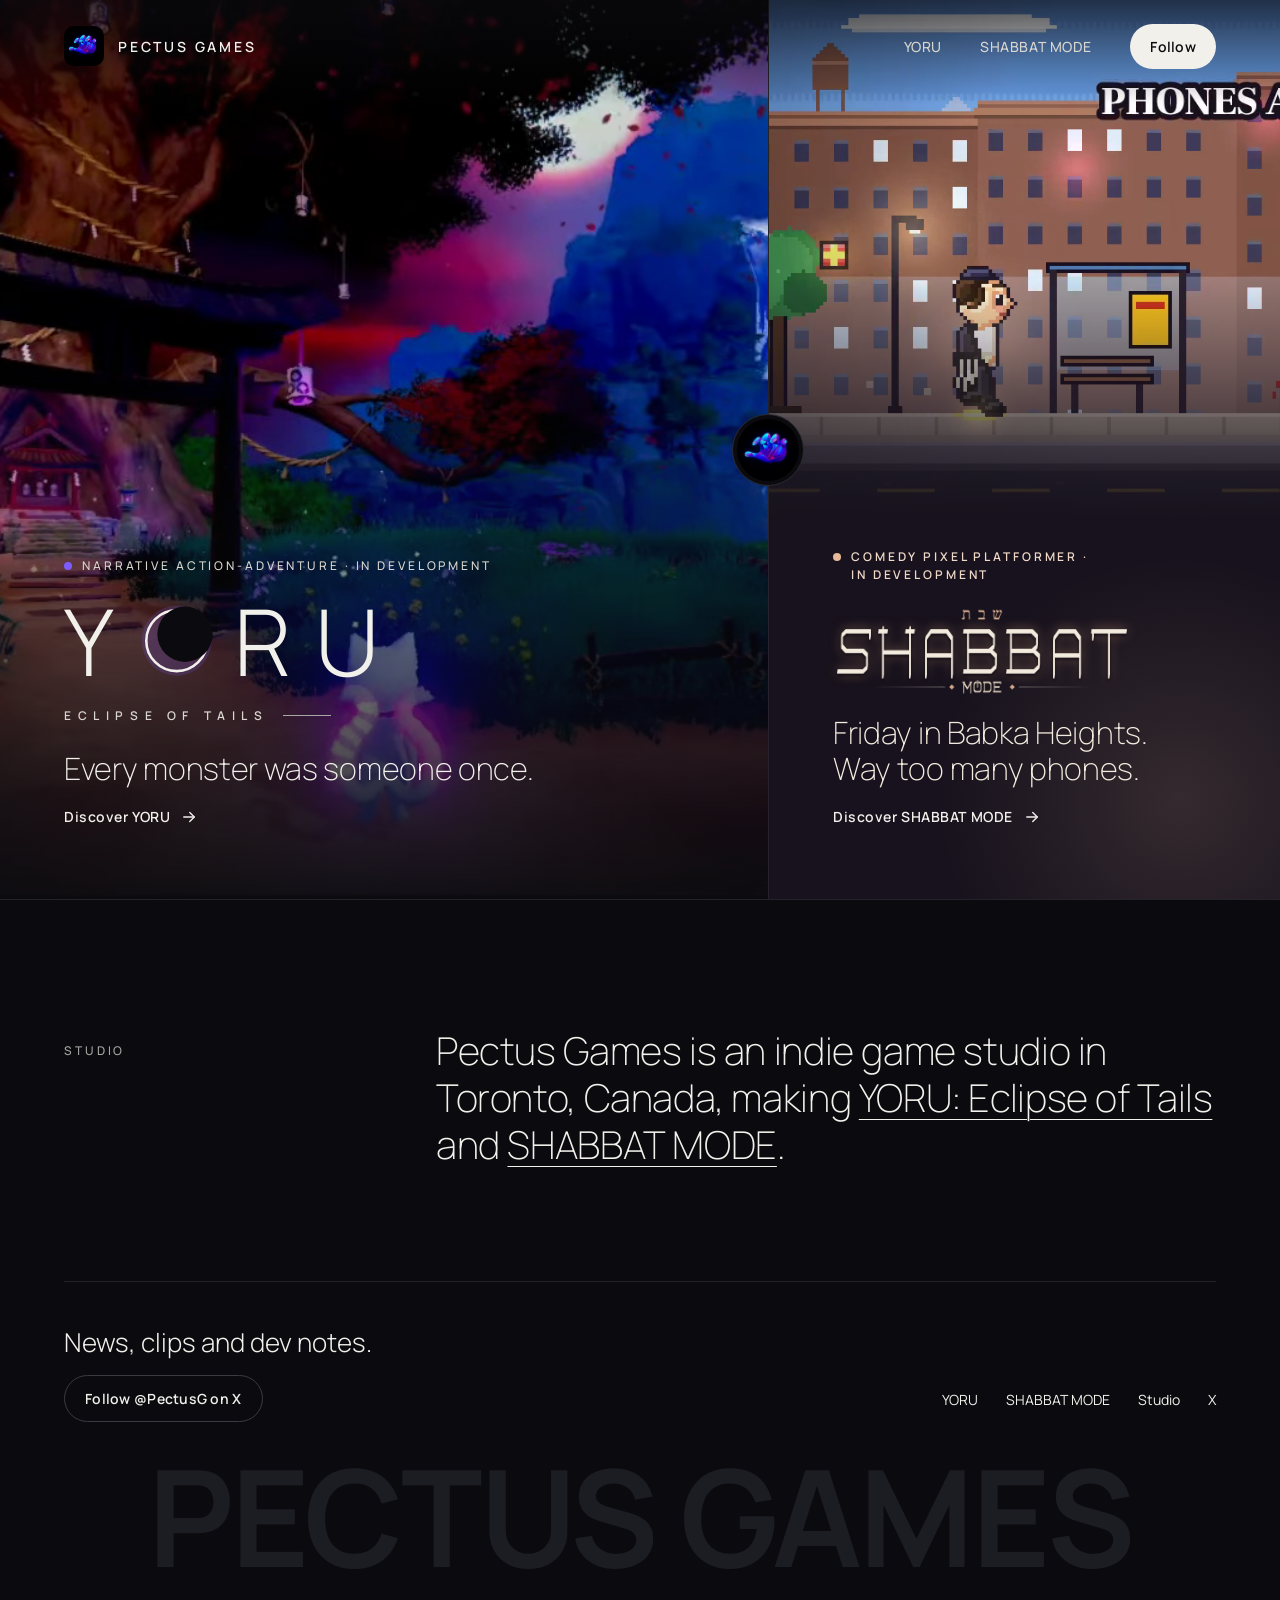
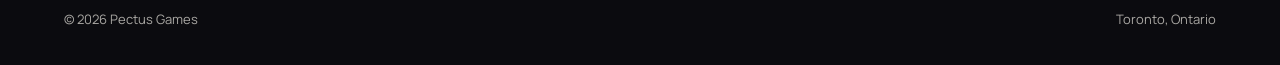
==== commit 2883df19: "sep26" ====
--- a/index.html
+++ b/index.html
@@ -4,18 +4,18 @@
 <meta charset="utf-8">
 <meta name="viewport" content="width=device-width, initial-scale=1, viewport-fit=cover">
 <title>Pectus Games</title>
-<meta name="description" content="Pectus Games is an indie game studio in Toronto, Canada. Now making YORU: Eclipse of Tails.">
+<meta name="description" content="Pectus Games is an indie game studio in Toronto, Canada, making YORU: Eclipse of Tails and SHABBAT MODE.">
 <link rel="canonical" href="https://pectus.games/">
 <meta name="theme-color" content="#0b0b0f">
 <meta property="og:type" content="website">
 <meta property="og:site_name" content="Pectus Games">
 <meta property="og:title" content="Pectus Games">
-<meta property="og:description" content="An indie game studio in Toronto, Canada. Now making YORU: Eclipse of Tails.">
+<meta property="og:description" content="An indie game studio in Toronto, Canada, making YORU: Eclipse of Tails and SHABBAT MODE.">
 <meta property="og:url" content="https://pectus.games/">
 <meta property="og:image" content="https://pectus.games/assets/og/og-home.jpg">
 <meta property="og:image:width" content="1200">
 <meta property="og:image:height" content="630">
-<meta property="og:image:alt" content="Pectus Games">
+<meta property="og:image:alt" content="Pectus Games: YORU: Eclipse of Tails and SHABBAT MODE">
 <meta name="twitter:card" content="summary_large_image">
 <meta name="twitter:site" content="@PectusG">
 <link rel="icon" type="image/png" sizes="32x32" href="assets/brand/favicon-32.png">
@@ -29,19 +29,19 @@
 <header class="nav">
   <a class="brand" href="./" aria-label="Pectus Games, home"><img src="assets/brand/logo-128.png" alt="" width="40" height="40"><span>Pectus Games</span></a>
   <nav class="nav-links" aria-label="Main">
-    <a href="yoru/">YORU</a>
-    <a class="hide-sm" href="#studio">Studio</a>
+    <a class="hide-sm" href="yoru/">YORU</a>
+    <a class="hide-sm" href="shabbat-mode/">SHABBAT MODE</a>
     <a class="pill" href="https://x.com/PectusG" rel="me noopener">Follow</a>
   </nav>
 </header>
 
 <main id="main">
-  <section class="doors" aria-label="Our games">
+  <section class="doors" aria-label="Games">
     <a class="door door--yoru" href="yoru/">
       <img class="door-media" src="assets/img/yoru-hero-poster.webp" alt="" width="1280" height="714" fetchpriority="high">
       <video class="door-media" data-bg autoplay muted loop playsinline preload="auto" poster="assets/img/yoru-hero-poster.webp" aria-hidden="true"><source src="assets/video/yoru-hero.webm" type="video/webm"><source src="assets/video/yoru-hero.mp4" type="video/mp4"></video>
       <span class="door-shade"></span>
-      <span class="eyebrow"><span class="dot"></span>Our main game &#183; In development</span>
+      <span class="eyebrow"><span class="dot"></span><span>Narrative action-adventure &#183; <span class="nw">In development</span></span></span>
       <span class="wordmark" aria-hidden="true"><span>Y</span><svg viewBox="0 0 84 84" focusable="false"><circle cx="42" cy="42" r="38" fill="#7c5cff" opacity="0.18"/><circle cx="42" cy="42" r="33" fill="none" stroke="#f2f0eb" stroke-width="2.8"/><circle cx="51" cy="35" r="30" fill="#0b0b0f"/></svg><span>R</span><span>U</span></span>
       <span class="subtitle" aria-hidden="true">Eclipse of Tails<span class="rule"></span></span>
       <span class="sr-only">YORU: Eclipse of Tails.</span>
@@ -49,18 +49,21 @@
       <span class="door-cta">Discover YORU<svg viewBox="0 0 24 24" fill="none" stroke="currentColor" stroke-width="1.8" stroke-linecap="round" stroke-linejoin="round" aria-hidden="true"><path d="M5 12h14"/><path d="M13 6l6 6-6 6"/></svg></span>
     </a>
     <div class="seam" aria-hidden="true"><img src="assets/brand/logo-128.png" alt="" width="62" height="62"></div>
-    <div class="door door--next" role="group" aria-label="Our second game, coming December 3">
-      <span class="door-glow" aria-hidden="true"></span>
-      <svg class="power" viewBox="0 0 24 24" fill="none" stroke="currentColor" stroke-width="1.6" stroke-linecap="round" aria-hidden="true"><path d="M7 5.5a8 8 0 1 0 10 0"/><path d="M12 3v8"/></svg>
-      <span class="eyebrow eyebrow--peach"><span class="dot dot--peach"></span>Our second game</span>
-      <p class="next-date">December 3</p>
-      <p class="next-line">One Friday that will not end.</p>
-    </div>
+    <a class="door door--sm" href="shabbat-mode/">
+      <span class="sm-media" aria-hidden="true">
+        <img class="door-media" src="assets/img/shabbat-door-poster.webp" alt="" width="720" height="580">
+        <video class="door-media" data-bg autoplay muted loop playsinline preload="auto" poster="assets/img/shabbat-door-poster.webp"><source src="assets/video/shabbat-door.webm" type="video/webm"><source src="assets/video/shabbat-door.mp4" type="video/mp4"></video>
+      </span>
+      <span class="eyebrow eyebrow--sm"><span class="dot dot--peach"></span><span>Comedy pixel platformer &#183; <span class="nw">In development</span></span></span>
+      <img class="sm-logo" src="assets/img/shabbat-logo-720.webp" srcset="assets/img/shabbat-logo-720.webp 720w, assets/img/shabbat-logo-1440.webp 1440w" sizes="(max-width: 860px) 76vw, 25vw" alt="SHABBAT MODE" width="1440" height="400">
+      <span class="door-hook">Friday in Babka Heights.<br> Way too many phones.</span>
+      <span class="door-cta">Discover SHABBAT MODE<svg viewBox="0 0 24 24" fill="none" stroke="currentColor" stroke-width="1.8" stroke-linecap="round" stroke-linejoin="round" aria-hidden="true"><path d="M5 12h14"/><path d="M13 6l6 6-6 6"/></svg></span>
+    </a>
   </section>
 
   <section class="studio" id="studio" aria-labelledby="studio-title">
     <h2 class="eyebrow eyebrow--muted" id="studio-title">Studio</h2>
-    <p>Pectus Games is an indie game studio in Toronto, Canada. We are making <a href="yoru/">YORU: Eclipse of Tails</a>, and a second game you will meet on December 3.</p>
+    <p>Pectus Games is an indie game studio in Toronto, Canada, making <a href="yoru/">YORU: Eclipse of Tails</a> and <a href="shabbat-mode/">SHABBAT MODE</a>.</p>
   </section>
 </main>
 
@@ -72,6 +75,7 @@
     </div>
     <nav class="foot-links" aria-label="Footer">
       <a href="yoru/">YORU</a>
+      <a href="shabbat-mode/">SHABBAT MODE</a>
       <a href="#studio">Studio</a>
       <a href="https://x.com/PectusG" rel="me noopener">X</a>
     </nav>
--- a/assets/css/site.css
+++ b/assets/css/site.css
@@ -43,6 +43,7 @@
   --plum: #2d2436;
   --peach: #e8b999;
   --ivory: #f3ebde;
+  --sm-night: #17121d;
   --gutter: clamp(20px, 5vw, 72px);
   --section: clamp(96px, 11vw, 170px);
 }
@@ -70,13 +71,14 @@
 .skip:focus { top: 16px; }
 
 /* Small type */
-.eyebrow { display: flex; align-items: center; gap: 10px; margin: 0; font-size: 12px; font-weight: 500; letter-spacing: 0.24em; text-transform: uppercase; color: var(--fg-3); }
+.eyebrow { display: flex; align-items: baseline; gap: 10px; margin: 0; font-size: 12px; font-weight: 500; letter-spacing: 0.24em; text-transform: uppercase; color: var(--fg-3); }
 .eyebrow--muted { color: var(--muted); }
 .eyebrow--fight { color: var(--fight-text); font-weight: 600; }
 .eyebrow--free { color: var(--free-text); font-weight: 600; }
 .eyebrow--violet { color: var(--violet-text); font-weight: 600; }
 .eyebrow--peach { color: #e6dccf; }
 .dot { width: 8px; height: 8px; border-radius: 50%; background: var(--violet); flex: none; }
+.nw { white-space: nowrap; }
 .dot--fight { background: var(--fight); }
 .dot--free { background: var(--fg); }
 .dot--peach { background: var(--peach); }
@@ -107,7 +109,7 @@
 .doors { position: relative; display: flex; height: clamp(640px, 100svh, 960px); border-bottom: 1px solid var(--line-2); }
 .door { position: relative; overflow: hidden; display: flex; flex-direction: column; justify-content: flex-end; gap: 20px; padding: 64px var(--gutter) 72px; color: var(--fg); text-decoration: none; }
 .door > * { position: relative; }
-.door > .door-media, .door > .door-shade, .door > .door-glow { position: absolute; }
+.door > .door-media, .door > .door-shade { position: absolute; }
 .door-media { inset: 0; width: 100%; height: 100%; object-fit: cover; }
 .door-shade { left: 0; right: 0; bottom: 0; height: 62%; background: linear-gradient(to bottom, rgba(11, 11, 15, 0), rgba(11, 11, 15, 0.95)); pointer-events: none; }
 .door--yoru { flex: 0 0 60%; background: var(--bg-night); }
@@ -120,13 +122,18 @@
 .door-cta { display: inline-flex; align-items: center; gap: 10px; font-size: 14px; font-weight: 600; letter-spacing: 0.04em; }
 .door-cta svg { width: 18px; height: 18px; transition: transform 0.25s ease; }
 .door:hover .door-cta svg { transform: translateX(4px); }
-.door--next { flex: 1 1 40%; background: radial-gradient(120% 90% at 72% 18%, #3b2e4a 0%, var(--plum) 42%, #151119 100%); border-left: 1px solid var(--line-2); }
-.door-glow { right: -120px; top: 22%; width: 420px; height: 420px; border-radius: 50%; background: radial-gradient(circle, rgba(232, 185, 153, 0.18), rgba(232, 185, 153, 0) 68%); pointer-events: none; }
-.next-date { margin: 0; font-size: clamp(48px, 5vw, 72px); font-weight: 200; line-height: 1; letter-spacing: -0.02em; color: var(--ivory); }
-.next-line { margin: 0; font-size: clamp(18px, 1.6vw, 22px); font-weight: 300; line-height: 1.35; color: var(--ivory); max-width: 420px; }
-.power { width: 30px; height: 30px; color: var(--peach); }
 .seam { position: absolute; left: 60%; top: 50%; z-index: 3; width: 72px; height: 72px; transform: translate(-50%, -50%); display: grid; place-items: center; border-radius: 50%; background: var(--bg); border: 1px solid var(--line); overflow: hidden; }
 .seam img { width: 62px; height: 62px; border-radius: 50%; }
+
+/* Home: the SHABBAT MODE door. Gameplay on top, the name on a Friday-night plum below. */
+.door--sm { flex: 1 1 40%; background: var(--sm-night); border-left: 1px solid var(--line-2); }
+.door--sm::before { content: ""; position: absolute; right: -160px; bottom: -160px; width: 520px; height: 520px; border-radius: 50%; background: radial-gradient(circle, rgba(232, 185, 153, 0.14), rgba(232, 185, 153, 0) 66%); pointer-events: none; }
+.door > .sm-media { position: absolute; left: 0; right: 0; top: 0; height: 58%; overflow: hidden; }
+.sm-media .door-media { position: absolute; inset: 0; width: 100%; height: 100%; object-fit: cover; transition: transform 1.2s ease; }
+.door--sm:hover .sm-media .door-media { transform: scale(1.02); }
+.sm-media::after { content: ""; position: absolute; left: 0; right: 0; bottom: 0; height: 46%; background: linear-gradient(to bottom, rgba(23, 18, 29, 0), var(--sm-night)); }
+.sm-logo { --logo-w: clamp(250px, 25vw, 380px); width: var(--logo-w); height: auto; margin: 2px 0 -6px calc(var(--logo-w) * -0.035); }
+.door--sm .door-hook { color: var(--ivory); }
 
 /* Home: studio */
 .studio { display: grid; grid-template-columns: 300px minmax(0, 1fr); align-items: start; gap: 72px; padding: 128px var(--gutter) 0; }
@@ -194,7 +201,7 @@
 
 .world { display: grid; grid-template-columns: minmax(0, 500px) minmax(0, 1fr); gap: 72px; align-items: center; }
 .world-text { display: flex; flex-direction: column; gap: 24px; }
-.world-text p { margin: 0; font-size: 18px; line-height: 1.7; color: var(--fg-4); }
+.world-text p:not(.eyebrow) { margin: 0; font-size: 18px; line-height: 1.7; color: var(--fg-4); }
 
 .eclipse { display: flex; flex-direction: column; align-items: center; gap: 56px; text-align: center; }
 .eclipse-text { display: flex; flex-direction: column; align-items: center; gap: 18px; padding: 0 var(--gutter); }
@@ -217,6 +224,27 @@
 .follow h2 { margin: 0; font-size: clamp(32px, 3.1vw, 44px); font-weight: 200; line-height: 1.1; letter-spacing: -0.01em; }
 .follow p { margin: 10px 0 0; font-size: 15px; line-height: 1.6; color: var(--muted); }
 
+/* SHABBAT MODE page: Friday-night plum, candle peach, gameplay in full color */
+.sm-hero { position: relative; overflow: hidden; display: flex; flex-direction: column; align-items: center; gap: clamp(44px, 5vw, 72px); padding: 156px var(--gutter) 0; text-align: center; background: radial-gradient(110% 70% at 50% 0%, #2d2436 0%, var(--sm-night) 52%, var(--bg) 100%); }
+.sm-hero::before { content: ""; position: absolute; inset: 0; background-image: radial-gradient(1px 1px at 12% 18%, rgba(243, 235, 222, 0.55), transparent), radial-gradient(1px 1px at 27% 8%, rgba(243, 235, 222, 0.4), transparent), radial-gradient(1px 1px at 41% 22%, rgba(232, 185, 153, 0.55), transparent), radial-gradient(1px 1px at 63% 12%, rgba(243, 235, 222, 0.45), transparent), radial-gradient(1px 1px at 78% 26%, rgba(243, 235, 222, 0.35), transparent), radial-gradient(1px 1px at 88% 9%, rgba(232, 185, 153, 0.5), transparent), radial-gradient(1px 1px at 6% 34%, rgba(243, 235, 222, 0.3), transparent), radial-gradient(1px 1px at 94% 38%, rgba(243, 235, 222, 0.3), transparent); pointer-events: none; }
+.sm-hero::after { content: ""; position: absolute; left: 50%; top: 22%; width: min(900px, 110vw); height: 520px; transform: translateX(-50%); border-radius: 50%; background: radial-gradient(closest-side, rgba(242, 201, 160, 0.13), rgba(242, 201, 160, 0)); pointer-events: none; }
+.sm-hero > * { position: relative; z-index: 1; }
+.sm-hero-inner { display: flex; flex-direction: column; align-items: center; gap: 22px; max-width: 820px; }
+.sm-title { margin: 0; }
+.sm-title img { width: clamp(290px, 46vw, 660px); height: auto; margin: 0 auto; }
+.sm-hero .hook { margin: 6px 0 0; color: var(--ivory); }
+.sm-hero .hook-2 { max-width: 600px; color: #d8cfc4; }
+.sm-hero .pill { margin-top: 12px; }
+.sm-screen { position: relative; width: 100%; max-width: 1296px; margin: 0; aspect-ratio: 1280 / 580; overflow: hidden; border-radius: 6px; background: #1b1622; box-shadow: 0 -1px 0 rgba(243, 235, 222, 0.1), 0 30px 120px rgba(0, 0, 0, 0.55); }
+.sm-screen > img, .sm-screen > video { position: absolute; inset: 0; width: 100%; height: 100%; object-fit: cover; }
+.eyebrow--sm { color: #efd9c6; font-weight: 600; }
+.sm-rest .shot img { border-radius: 4px; }
+.sm-cards { display: grid; grid-template-columns: repeat(3, minmax(0, 1fr)); gap: clamp(20px, 2.4vw, 36px); margin-top: 48px; }
+.sm-card { margin: 0; }
+.sm-card img { width: 100%; height: auto; aspect-ratio: 16 / 9; object-fit: cover; border-radius: 4px; }
+.sm-card h3 { margin: 24px 0 10px; font-size: clamp(24px, 2vw, 30px); font-weight: 300; line-height: 1.15; }
+.sm-card p { margin: 0; font-size: 16px; line-height: 1.7; color: var(--fg-4); }
+
 /* 404 */
 .lost { min-height: 100svh; display: flex; flex-direction: column; align-items: center; justify-content: center; gap: 22px; padding: 120px var(--gutter); text-align: center; }
 .lost h1 { margin: 0; font-size: clamp(40px, 5vw, 64px); font-weight: 200; line-height: 1.08; letter-spacing: -0.015em; }
@@ -232,7 +260,11 @@
 @media (max-width: 860px) {
   .doors { flex-direction: column; height: auto; }
   .door--yoru { flex: none; min-height: 78svh; padding-top: 120px; padding-bottom: 56px; }
-  .door--next { flex: none; min-height: 420px; padding-top: 72px; padding-bottom: 56px; border-left: 0; border-top: 1px solid var(--line-2); }
+  .door--sm { flex: none; padding-top: calc(60vw + 8px); padding-bottom: 56px; border-left: 0; border-top: 1px solid var(--line-2); }
+  .door > .sm-media { height: 60vw; }
+  .sm-logo { --logo-w: min(76vw, 360px); }
+  .sm-hero { padding-top: 124px; }
+  .sm-cards { grid-template-columns: minmax(0, 1fr); gap: 44px; }
   .seam { position: relative; left: auto; top: auto; transform: none; width: 64px; height: 64px; margin: -32px auto; }
   .seam img { width: 54px; height: 54px; }
   .studio { grid-template-columns: minmax(0, 1fr); gap: 16px; padding-top: 80px; }
@@ -257,6 +289,8 @@
   .subtitle .rule { width: 28px; }
   .hero { padding-top: 120px; }
   .foot-meta { flex-direction: column; gap: 6px; }
+  .sm-hero .eyebrow .dot { display: none; }
+  .sm-screen { width: calc(100% + 2 * var(--gutter)); max-width: none; border-radius: 0; }
 }
 
 @media (prefers-reduced-motion: reduce) {
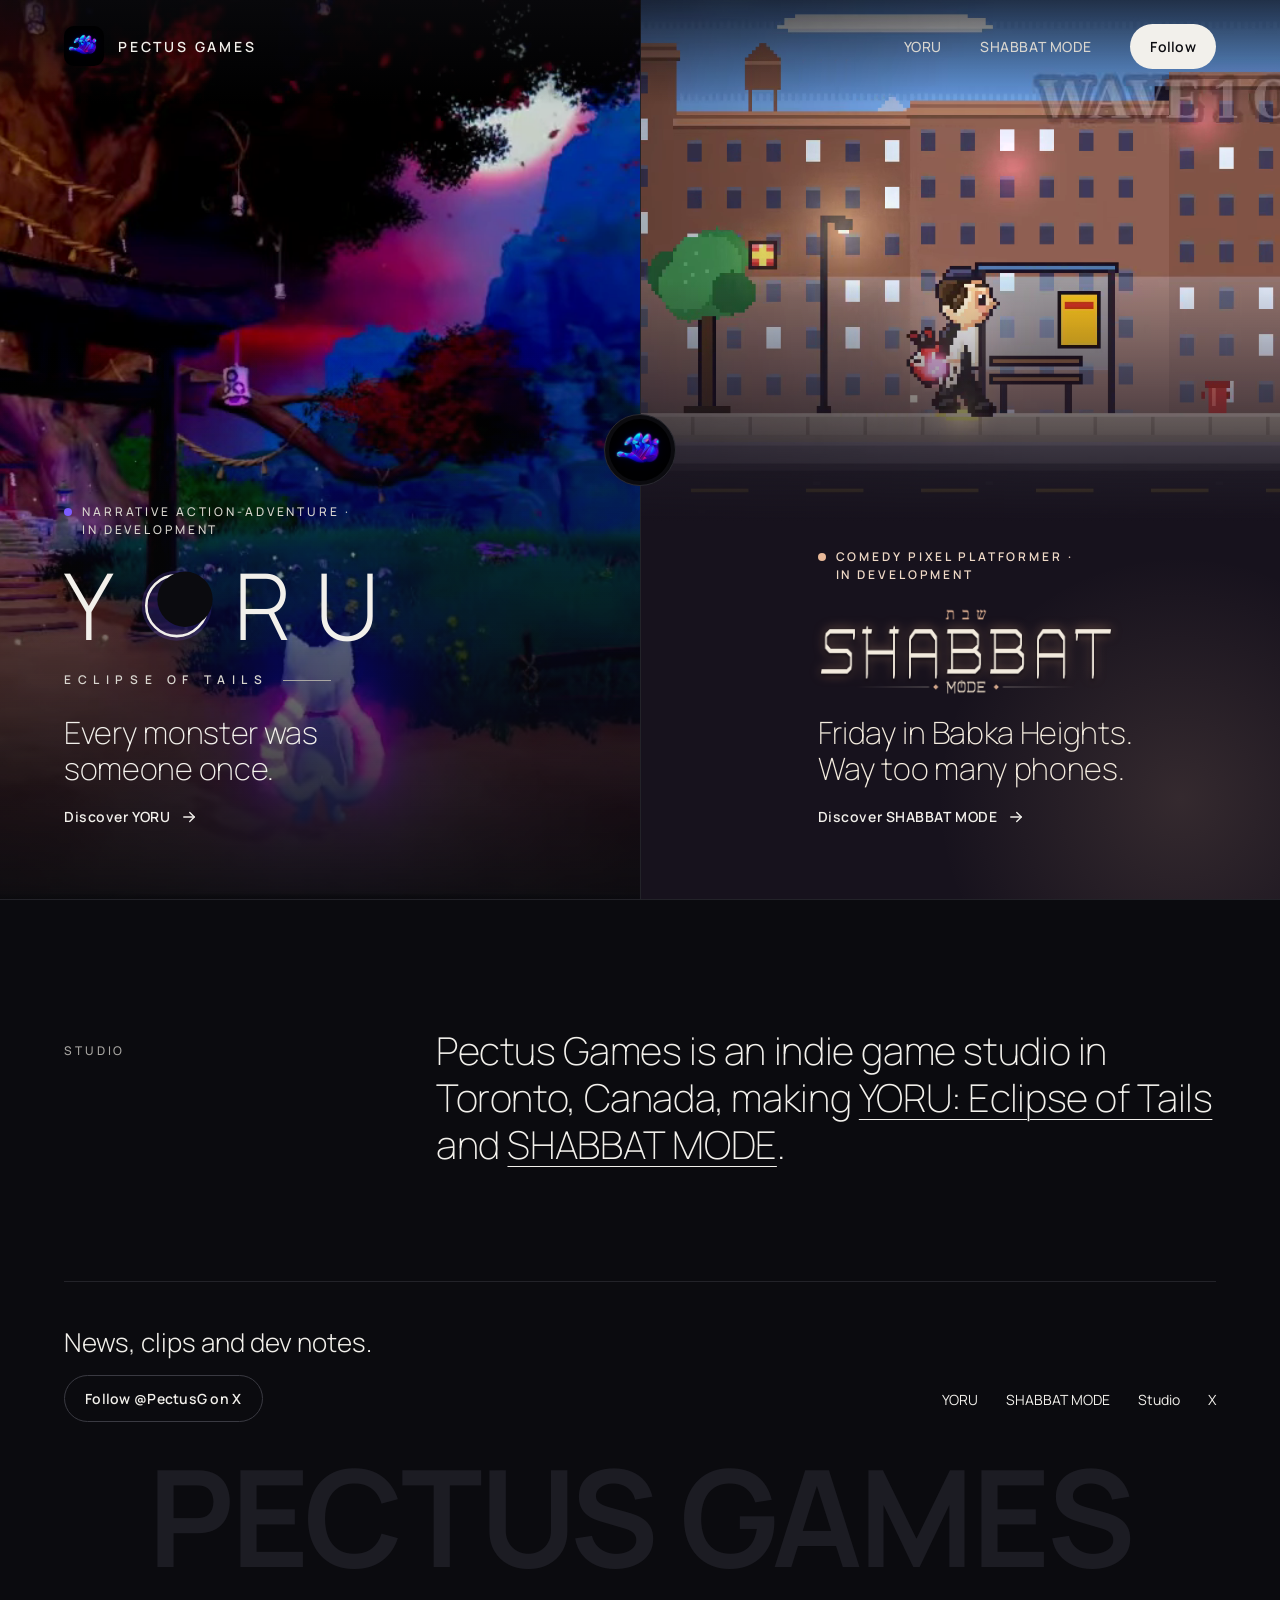
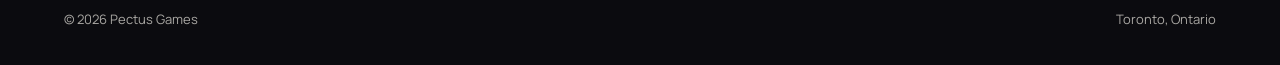
==== commit 63f0bf87: "sep26" ====
--- a/index.html
+++ b/index.html
@@ -12,7 +12,7 @@
 <meta property="og:title" content="Pectus Games">
 <meta property="og:description" content="An indie game studio in Toronto, Canada, making YORU: Eclipse of Tails and SHABBAT MODE.">
 <meta property="og:url" content="https://pectus.games/">
-<meta property="og:image" content="https://pectus.games/assets/og/og-home.jpg">
+<meta property="og:image" content="https://pectus.games/assets/og/og-home.jpg?v=20260926c">
 <meta property="og:image:width" content="1200">
 <meta property="og:image:height" content="630">
 <meta property="og:image:alt" content="Pectus Games: YORU: Eclipse of Tails and SHABBAT MODE">
@@ -22,7 +22,7 @@
 <link rel="icon" type="image/png" sizes="192x192" href="assets/brand/icon-192.png">
 <link rel="apple-touch-icon" href="assets/brand/apple-touch-icon.png">
 <link rel="preload" href="assets/fonts/manrope-latin.woff2" as="font" type="font/woff2" crossorigin>
-<link rel="stylesheet" href="assets/css/site.css">
+<link rel="stylesheet" href="assets/css/site.css?v=20260926c">
 </head>
 <body>
 <a class="skip" href="#main">Skip to content</a>
@@ -41,12 +41,14 @@
       <img class="door-media" src="assets/img/yoru-hero-poster.webp" alt="" width="1280" height="714" fetchpriority="high">
       <video class="door-media" data-bg autoplay muted loop playsinline preload="auto" poster="assets/img/yoru-hero-poster.webp" aria-hidden="true"><source src="assets/video/yoru-hero.webm" type="video/webm"><source src="assets/video/yoru-hero.mp4" type="video/mp4"></video>
       <span class="door-shade"></span>
+      <span class="door-body">
       <span class="eyebrow"><span class="dot"></span><span>Narrative action-adventure &#183; <span class="nw">In development</span></span></span>
       <span class="wordmark" aria-hidden="true"><span>Y</span><svg viewBox="0 0 84 84" focusable="false"><circle cx="42" cy="42" r="38" fill="#7c5cff" opacity="0.18"/><circle cx="42" cy="42" r="33" fill="none" stroke="#f2f0eb" stroke-width="2.8"/><circle cx="51" cy="35" r="30" fill="#0b0b0f"/></svg><span>R</span><span>U</span></span>
       <span class="subtitle" aria-hidden="true">Eclipse of Tails<span class="rule"></span></span>
       <span class="sr-only">YORU: Eclipse of Tails.</span>
       <span class="door-hook">Every monster was someone once.</span>
       <span class="door-cta">Discover YORU<svg viewBox="0 0 24 24" fill="none" stroke="currentColor" stroke-width="1.8" stroke-linecap="round" stroke-linejoin="round" aria-hidden="true"><path d="M5 12h14"/><path d="M13 6l6 6-6 6"/></svg></span>
+      </span>
     </a>
     <div class="seam" aria-hidden="true"><img src="assets/brand/logo-128.png" alt="" width="62" height="62"></div>
     <a class="door door--sm" href="shabbat-mode/">
@@ -54,10 +56,12 @@
         <img class="door-media" src="assets/img/shabbat-door-poster.webp" alt="" width="720" height="580">
         <video class="door-media" data-bg autoplay muted loop playsinline preload="auto" poster="assets/img/shabbat-door-poster.webp"><source src="assets/video/shabbat-door.webm" type="video/webm"><source src="assets/video/shabbat-door.mp4" type="video/mp4"></video>
       </span>
+      <span class="door-body">
       <span class="eyebrow eyebrow--sm"><span class="dot dot--peach"></span><span>Comedy pixel platformer &#183; <span class="nw">In development</span></span></span>
       <img class="sm-logo" src="assets/img/shabbat-logo-720.webp" srcset="assets/img/shabbat-logo-720.webp 720w, assets/img/shabbat-logo-1440.webp 1440w" sizes="(max-width: 860px) 76vw, 25vw" alt="SHABBAT MODE" width="1440" height="400">
       <span class="door-hook">Friday in Babka Heights.<br> Way too many phones.</span>
       <span class="door-cta">Discover SHABBAT MODE<svg viewBox="0 0 24 24" fill="none" stroke="currentColor" stroke-width="1.8" stroke-linecap="round" stroke-linejoin="round" aria-hidden="true"><path d="M5 12h14"/><path d="M13 6l6 6-6 6"/></svg></span>
+      </span>
     </a>
   </section>
 
@@ -83,6 +87,6 @@
   <p class="bigmark" aria-hidden="true">PECTUS GAMES</p>
   <div class="foot-meta"><span>&#169; <span data-year>2026</span> Pectus Games</span><span>Toronto, Ontario</span></div>
 </footer>
-<script src="assets/js/site.js" defer></script>
+<script src="assets/js/site.js?v=20260926c" defer></script>
 </body>
 </html>
--- a/assets/css/site.css
+++ b/assets/css/site.css
@@ -105,31 +105,40 @@
 .subtitle { display: flex; align-items: center; gap: 18px; margin: 0; font-size: 13px; font-weight: 600; letter-spacing: 0.55em; text-transform: uppercase; color: var(--fg-3); }
 .subtitle .rule { width: 56px; height: 1px; background: var(--muted); flex: none; }
 
-/* Home: the two doors */
-.doors { position: relative; display: flex; height: clamp(640px, 100svh, 960px); border-bottom: 1px solid var(--line-2); }
+/* Home: the two doors. The seam rests in the middle; the hovered game slides it over and takes the room. */
+.doors { --split: 50%; --door-ease: cubic-bezier(0.22, 0.61, 0.36, 1); --body-w: min(480px, calc(38vw - var(--gutter) - 24px)); position: relative; display: flex; height: clamp(640px, 100svh, 960px); border-bottom: 1px solid var(--line-2); }
 .door { position: relative; overflow: hidden; display: flex; flex-direction: column; justify-content: flex-end; gap: 20px; padding: 64px var(--gutter) 72px; color: var(--fg); text-decoration: none; }
 .door > * { position: relative; }
 .door > .door-media, .door > .door-shade { position: absolute; }
 .door-media { inset: 0; width: 100%; height: 100%; object-fit: cover; }
+.door-body { display: flex; flex-direction: column; gap: 20px; width: var(--body-w); }
+.door::after { content: ""; position: absolute; inset: 0; z-index: 2; background: rgba(11, 11, 15, 0.5); opacity: 0; transition: opacity 0.6s ease; pointer-events: none; }
 .door-shade { left: 0; right: 0; bottom: 0; height: 62%; background: linear-gradient(to bottom, rgba(11, 11, 15, 0), rgba(11, 11, 15, 0.95)); pointer-events: none; }
-.door--yoru { flex: 0 0 60%; background: var(--bg-night); }
+.door--yoru { flex: 0 0 var(--split); background: var(--bg-night); transition: flex-basis 0.75s var(--door-ease); }
 .door--yoru .door-media { opacity: 0.84; transition: transform 1.2s ease; }
 .door--yoru:hover .door-media { transform: scale(1.02); }
 .door--yoru .wordmark { font-size: clamp(64px, 7.2vw, 104px); }
 .door--yoru .subtitle { font-size: 12px; gap: 14px; }
 .door--yoru .subtitle .rule { width: 48px; }
-.door-hook { margin: 6px 0 0; font-size: clamp(24px, 2.4vw, 34px); font-weight: 200; line-height: 1.15; letter-spacing: -0.01em; }
+.door-hook { margin: 6px 0 0; font-size: clamp(24px, 2.4vw, 34px); font-weight: 200; line-height: 1.15; letter-spacing: -0.01em; text-wrap: balance; }
 .door-cta { display: inline-flex; align-items: center; gap: 10px; font-size: 14px; font-weight: 600; letter-spacing: 0.04em; }
 .door-cta svg { width: 18px; height: 18px; transition: transform 0.25s ease; }
 .door:hover .door-cta svg { transform: translateX(4px); }
-.seam { position: absolute; left: 60%; top: 50%; z-index: 3; width: 72px; height: 72px; transform: translate(-50%, -50%); display: grid; place-items: center; border-radius: 50%; background: var(--bg); border: 1px solid var(--line); overflow: hidden; }
+.seam { position: absolute; left: var(--split); top: 50%; z-index: 3; transition: left 0.75s var(--door-ease); width: 72px; height: 72px; transform: translate(-50%, -50%); display: grid; place-items: center; border-radius: 50%; background: var(--bg); border: 1px solid var(--line); overflow: hidden; }
 .seam img { width: 62px; height: 62px; border-radius: 50%; }
 
 /* Home: the SHABBAT MODE door. Gameplay on top, the name on a Friday-night plum below. */
-.door--sm { flex: 1 1 40%; background: var(--sm-night); border-left: 1px solid var(--line-2); }
+.door--sm { flex: 1 1 0; min-width: 0; background: var(--sm-night); border-left: 1px solid var(--line-2); }
+.door--sm .door-body { align-self: flex-end; }
+@media (hover: hover) and (min-width: 861px) and (prefers-reduced-motion: no-preference) {
+  .doors:has(.door--yoru:hover), .doors:has(.door--yoru:focus-visible) { --split: 62%; }
+  .doors:has(.door--sm:hover), .doors:has(.door--sm:focus-visible) { --split: 38%; }
+  .doors:has(.door--yoru:hover) .door--sm::after, .doors:has(.door--yoru:focus-visible) .door--sm::after,
+  .doors:has(.door--sm:hover) .door--yoru::after, .doors:has(.door--sm:focus-visible) .door--yoru::after { opacity: 1; }
+}
 .door--sm::before { content: ""; position: absolute; right: -160px; bottom: -160px; width: 520px; height: 520px; border-radius: 50%; background: radial-gradient(circle, rgba(232, 185, 153, 0.14), rgba(232, 185, 153, 0) 66%); pointer-events: none; }
 .door > .sm-media { position: absolute; left: 0; right: 0; top: 0; height: 58%; overflow: hidden; }
-.sm-media .door-media { position: absolute; inset: 0; width: 100%; height: 100%; object-fit: cover; transition: transform 1.2s ease; }
+.sm-media .door-media { position: absolute; inset: 0; width: 100%; height: 100%; object-fit: cover; object-position: 50% 75%; transition: transform 1.2s ease; }
 .door--sm:hover .sm-media .door-media { transform: scale(1.02); }
 .sm-media::after { content: ""; position: absolute; left: 0; right: 0; bottom: 0; height: 46%; background: linear-gradient(to bottom, rgba(23, 18, 29, 0), var(--sm-night)); }
 .sm-logo { --logo-w: clamp(250px, 25vw, 380px); width: var(--logo-w); height: auto; margin: 2px 0 -6px calc(var(--logo-w) * -0.035); }
@@ -260,12 +269,14 @@
 @media (max-width: 860px) {
   .doors { flex-direction: column; height: auto; }
   .door--yoru { flex: none; min-height: 78svh; padding-top: 120px; padding-bottom: 56px; }
+  .door-body { width: auto; }
+  .door--sm .door-body { align-self: stretch; }
   .door--sm { flex: none; padding-top: calc(60vw + 8px); padding-bottom: 56px; border-left: 0; border-top: 1px solid var(--line-2); }
   .door > .sm-media { height: 60vw; }
   .sm-logo { --logo-w: min(76vw, 360px); }
   .sm-hero { padding-top: 124px; }
   .sm-cards { grid-template-columns: minmax(0, 1fr); gap: 44px; }
-  .seam { position: relative; left: auto; top: auto; transform: none; width: 64px; height: 64px; margin: -32px auto; }
+  .seam { position: relative; left: auto; top: auto; transform: none; transition: none; width: 64px; height: 64px; margin: -32px auto; }
   .seam img { width: 54px; height: 54px; }
   .studio { grid-template-columns: minmax(0, 1fr); gap: 16px; padding-top: 80px; }
   .studio h2 { padding-top: 0; }
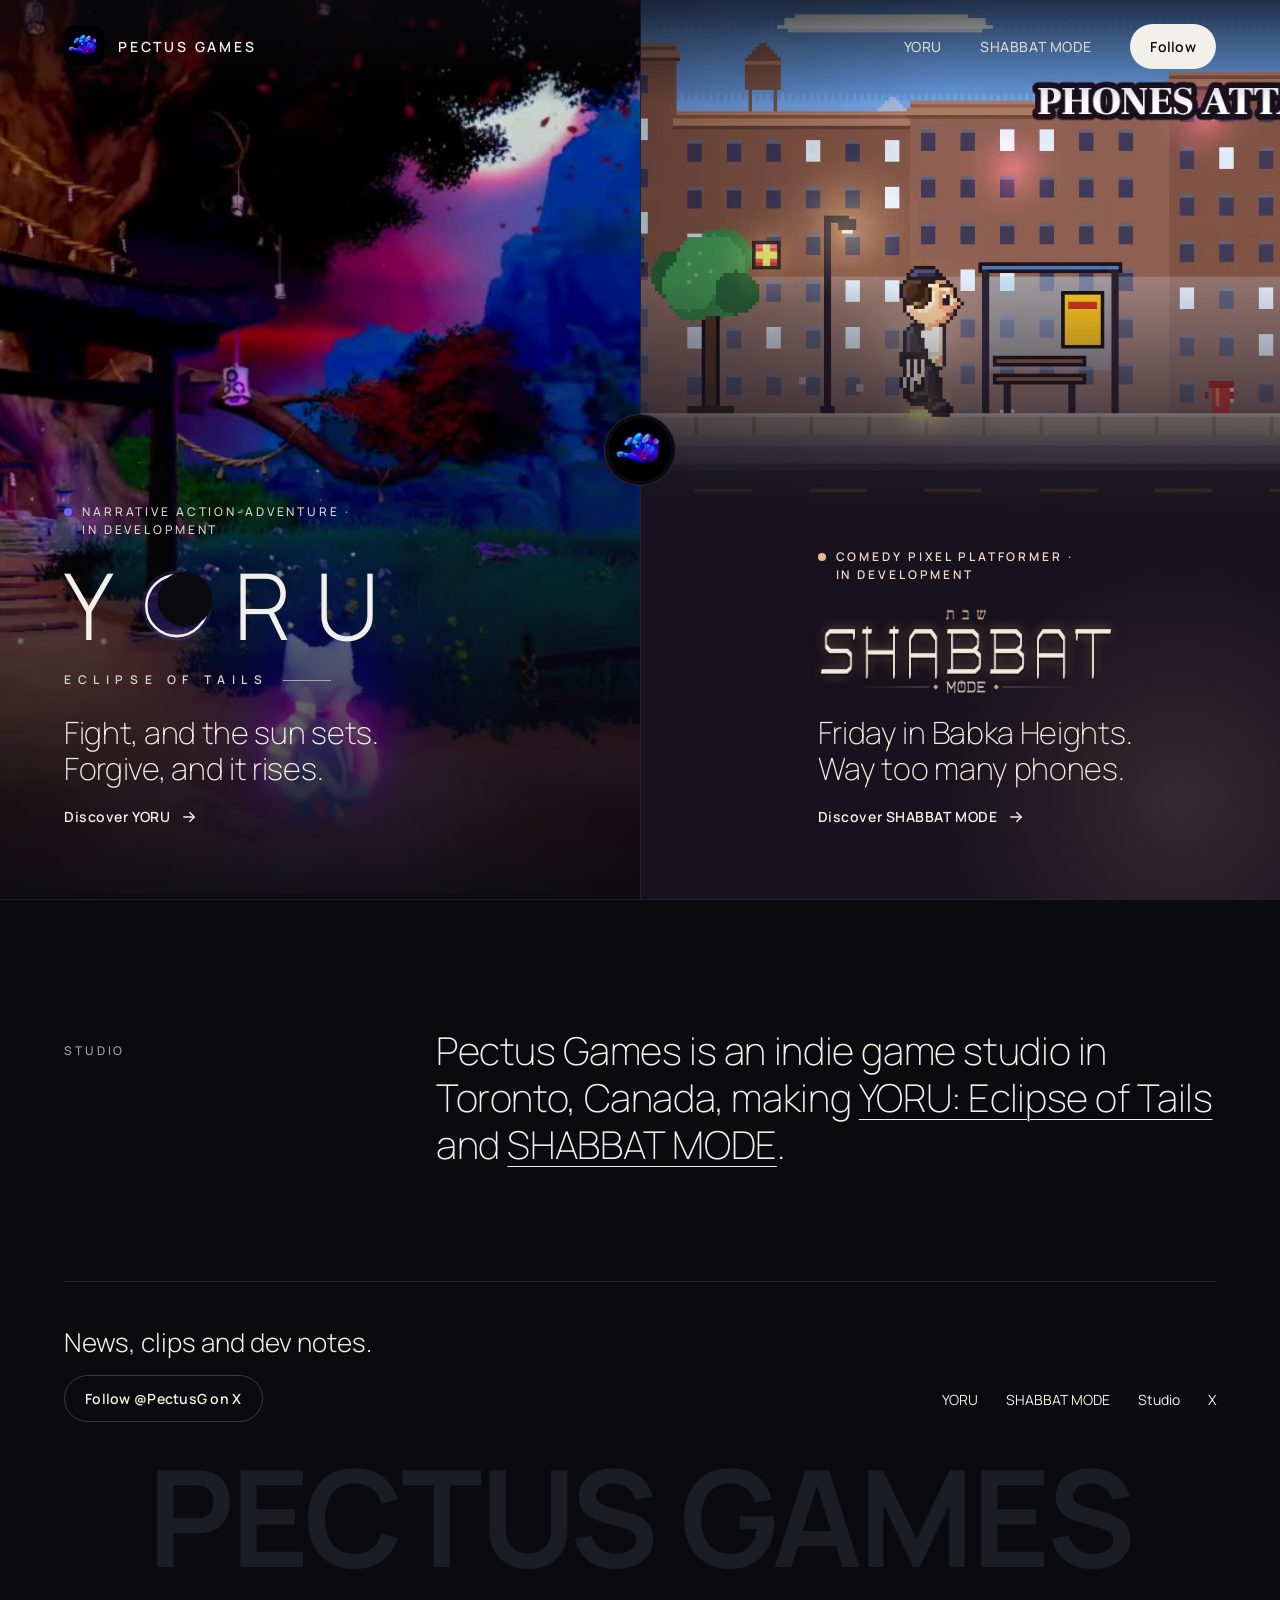
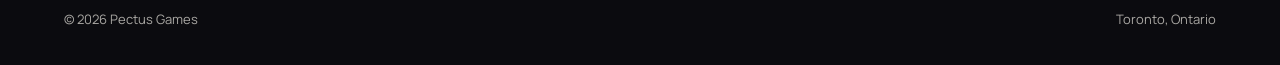
==== commit b19c54cb: "sep27 yoru part update" ====
--- a/index.html
+++ b/index.html
@@ -46,7 +46,7 @@
       <span class="wordmark" aria-hidden="true"><span>Y</span><svg viewBox="0 0 84 84" focusable="false"><circle cx="42" cy="42" r="38" fill="#7c5cff" opacity="0.18"/><circle cx="42" cy="42" r="33" fill="none" stroke="#f2f0eb" stroke-width="2.8"/><circle cx="51" cy="35" r="30" fill="#0b0b0f"/></svg><span>R</span><span>U</span></span>
       <span class="subtitle" aria-hidden="true">Eclipse of Tails<span class="rule"></span></span>
       <span class="sr-only">YORU: Eclipse of Tails.</span>
-      <span class="door-hook">Every monster was someone once.</span>
+      <span class="door-hook">Fight, and the sun sets.<br> Forgive, and it rises.</span>
       <span class="door-cta">Discover YORU<svg viewBox="0 0 24 24" fill="none" stroke="currentColor" stroke-width="1.8" stroke-linecap="round" stroke-linejoin="round" aria-hidden="true"><path d="M5 12h14"/><path d="M13 6l6 6-6 6"/></svg></span>
       </span>
     </a>
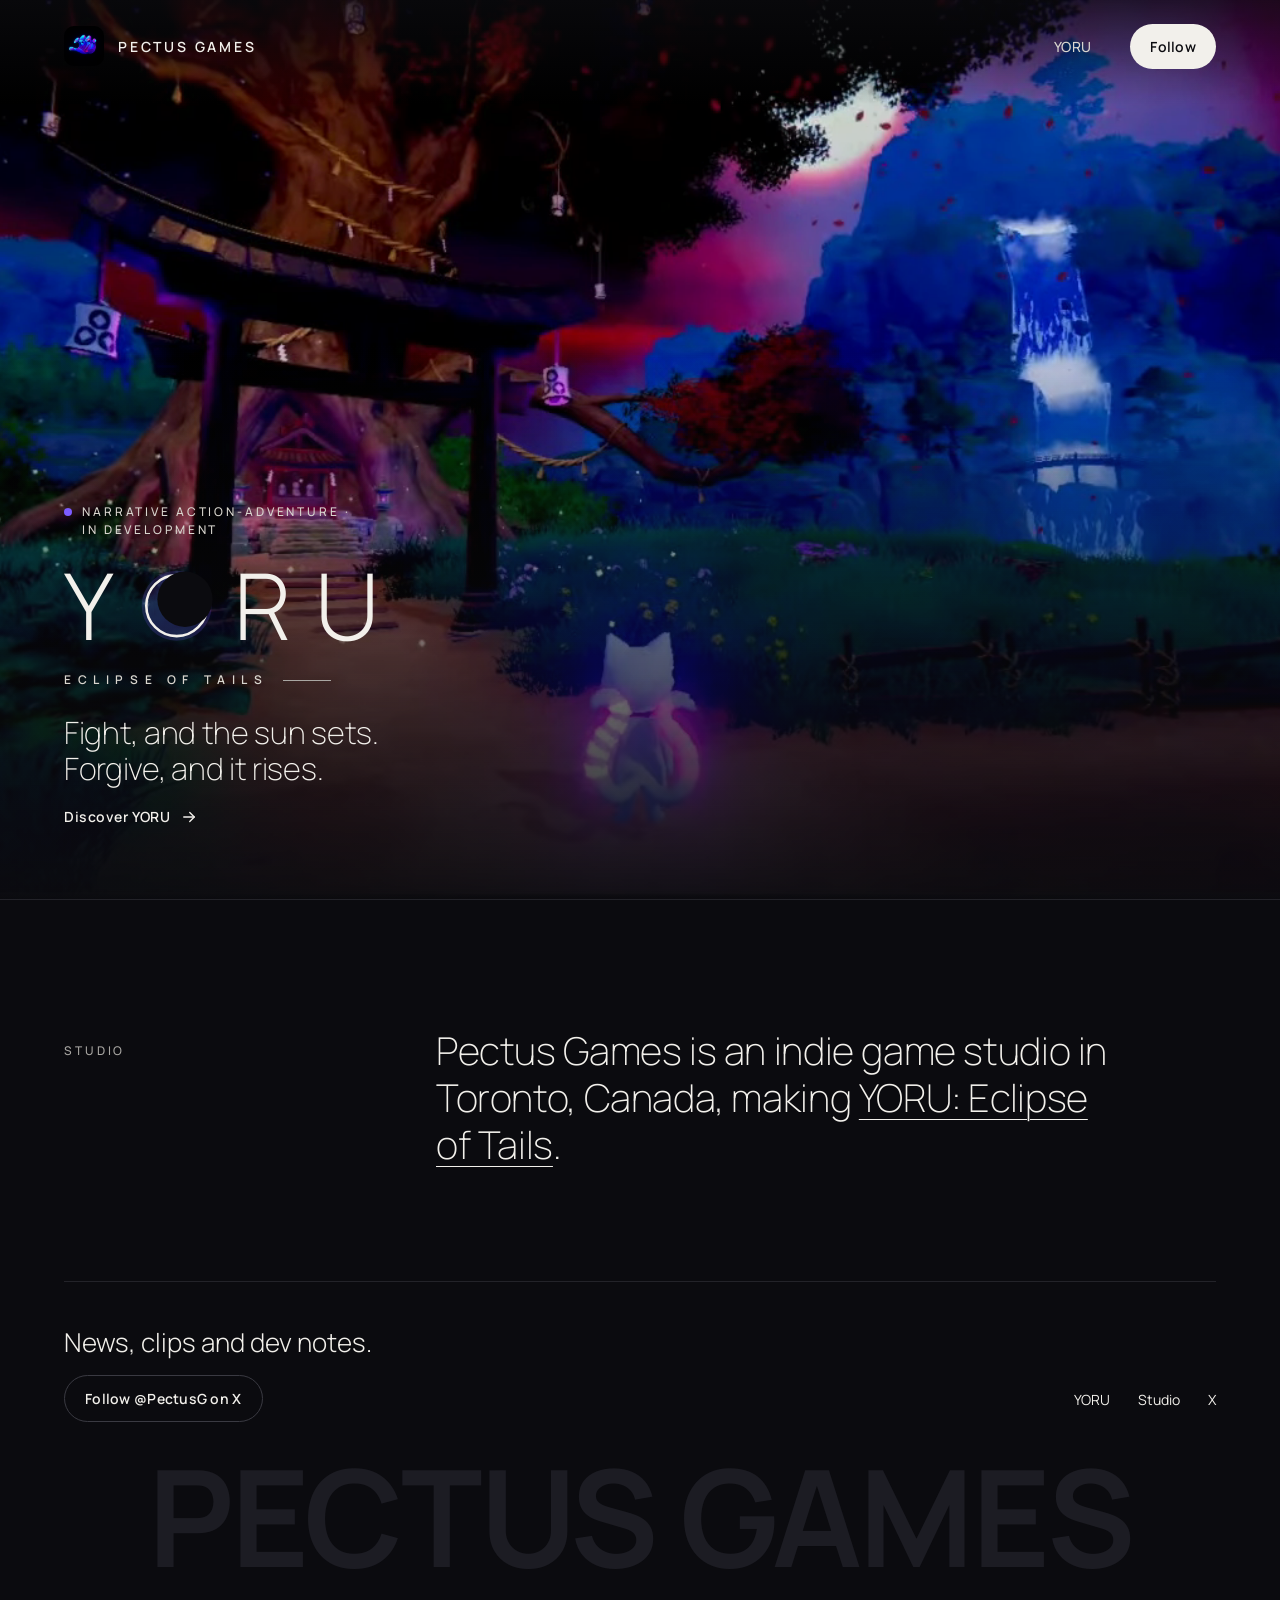
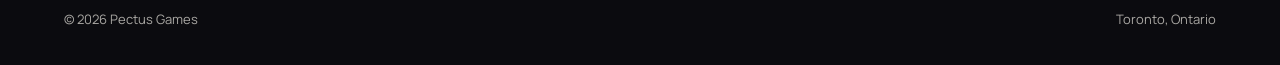
==== commit c9d6e02d: "sep30" ====
--- a/index.html
+++ b/index.html
@@ -4,18 +4,18 @@
 <meta charset="utf-8">
 <meta name="viewport" content="width=device-width, initial-scale=1, viewport-fit=cover">
 <title>Pectus Games</title>
-<meta name="description" content="Pectus Games is an indie game studio in Toronto, Canada, making YORU: Eclipse of Tails and SHABBAT MODE.">
+<meta name="description" content="Pectus Games is an indie game studio in Toronto, Canada, making YORU: Eclipse of Tails.">
 <link rel="canonical" href="https://pectus.games/">
 <meta name="theme-color" content="#0b0b0f">
 <meta property="og:type" content="website">
 <meta property="og:site_name" content="Pectus Games">
 <meta property="og:title" content="Pectus Games">
-<meta property="og:description" content="An indie game studio in Toronto, Canada, making YORU: Eclipse of Tails and SHABBAT MODE.">
+<meta property="og:description" content="An indie game studio in Toronto, Canada, making YORU: Eclipse of Tails.">
 <meta property="og:url" content="https://pectus.games/">
-<meta property="og:image" content="https://pectus.games/assets/og/og-home.jpg?v=20260926c">
+<meta property="og:image" content="https://pectus.games/assets/og/og-yoru.jpg">
 <meta property="og:image:width" content="1200">
 <meta property="og:image:height" content="630">
-<meta property="og:image:alt" content="Pectus Games: YORU: Eclipse of Tails and SHABBAT MODE">
+<meta property="og:image:alt" content="YORU: Eclipse of Tails. Every monster was someone once.">
 <meta name="twitter:card" content="summary_large_image">
 <meta name="twitter:site" content="@PectusG">
 <link rel="icon" type="image/png" sizes="32x32" href="assets/brand/favicon-32.png">
@@ -30,13 +30,12 @@
   <a class="brand" href="./" aria-label="Pectus Games, home"><img src="assets/brand/logo-128.png" alt="" width="40" height="40"><span>Pectus Games</span></a>
   <nav class="nav-links" aria-label="Main">
     <a class="hide-sm" href="yoru/">YORU</a>
-    <a class="hide-sm" href="shabbat-mode/">SHABBAT MODE</a>
     <a class="pill" href="https://x.com/PectusG" rel="me noopener">Follow</a>
   </nav>
 </header>
 
 <main id="main">
-  <section class="doors" aria-label="Games">
+  <section class="doors" aria-label="Games" style="--split: 100%">
     <a class="door door--yoru" href="yoru/">
       <img class="door-media" src="assets/img/yoru-hero-poster.webp" alt="" width="1280" height="714" fetchpriority="high">
       <video class="door-media" data-bg autoplay muted loop playsinline preload="auto" poster="assets/img/yoru-hero-poster.webp" aria-hidden="true"><source src="assets/video/yoru-hero.webm" type="video/webm"><source src="assets/video/yoru-hero.mp4" type="video/mp4"></video>
@@ -50,24 +49,11 @@
       <span class="door-cta">Discover YORU<svg viewBox="0 0 24 24" fill="none" stroke="currentColor" stroke-width="1.8" stroke-linecap="round" stroke-linejoin="round" aria-hidden="true"><path d="M5 12h14"/><path d="M13 6l6 6-6 6"/></svg></span>
       </span>
     </a>
-    <div class="seam" aria-hidden="true"><img src="assets/brand/logo-128.png" alt="" width="62" height="62"></div>
-    <a class="door door--sm" href="shabbat-mode/">
-      <span class="sm-media" aria-hidden="true">
-        <img class="door-media" src="assets/img/shabbat-door-poster.webp" alt="" width="720" height="580">
-        <video class="door-media" data-bg autoplay muted loop playsinline preload="auto" poster="assets/img/shabbat-door-poster.webp"><source src="assets/video/shabbat-door.webm" type="video/webm"><source src="assets/video/shabbat-door.mp4" type="video/mp4"></video>
-      </span>
-      <span class="door-body">
-      <span class="eyebrow eyebrow--sm"><span class="dot dot--peach"></span><span>Comedy pixel platformer &#183; <span class="nw">In development</span></span></span>
-      <img class="sm-logo" src="assets/img/shabbat-logo-720.webp" srcset="assets/img/shabbat-logo-720.webp 720w, assets/img/shabbat-logo-1440.webp 1440w" sizes="(max-width: 860px) 76vw, 25vw" alt="SHABBAT MODE" width="1440" height="400">
-      <span class="door-hook">Friday in Babka Heights.<br> Way too many phones.</span>
-      <span class="door-cta">Discover SHABBAT MODE<svg viewBox="0 0 24 24" fill="none" stroke="currentColor" stroke-width="1.8" stroke-linecap="round" stroke-linejoin="round" aria-hidden="true"><path d="M5 12h14"/><path d="M13 6l6 6-6 6"/></svg></span>
-      </span>
-    </a>
   </section>
 
   <section class="studio" id="studio" aria-labelledby="studio-title">
     <h2 class="eyebrow eyebrow--muted" id="studio-title">Studio</h2>
-    <p>Pectus Games is an indie game studio in Toronto, Canada, making <a href="yoru/">YORU: Eclipse of Tails</a> and <a href="shabbat-mode/">SHABBAT MODE</a>.</p>
+    <p>Pectus Games is an indie game studio in Toronto, Canada, making <a href="yoru/">YORU: Eclipse of Tails</a>.</p>
   </section>
 </main>
 
@@ -79,7 +65,6 @@
     </div>
     <nav class="foot-links" aria-label="Footer">
       <a href="yoru/">YORU</a>
-      <a href="shabbat-mode/">SHABBAT MODE</a>
       <a href="#studio">Studio</a>
       <a href="https://x.com/PectusG" rel="me noopener">X</a>
     </nav>
